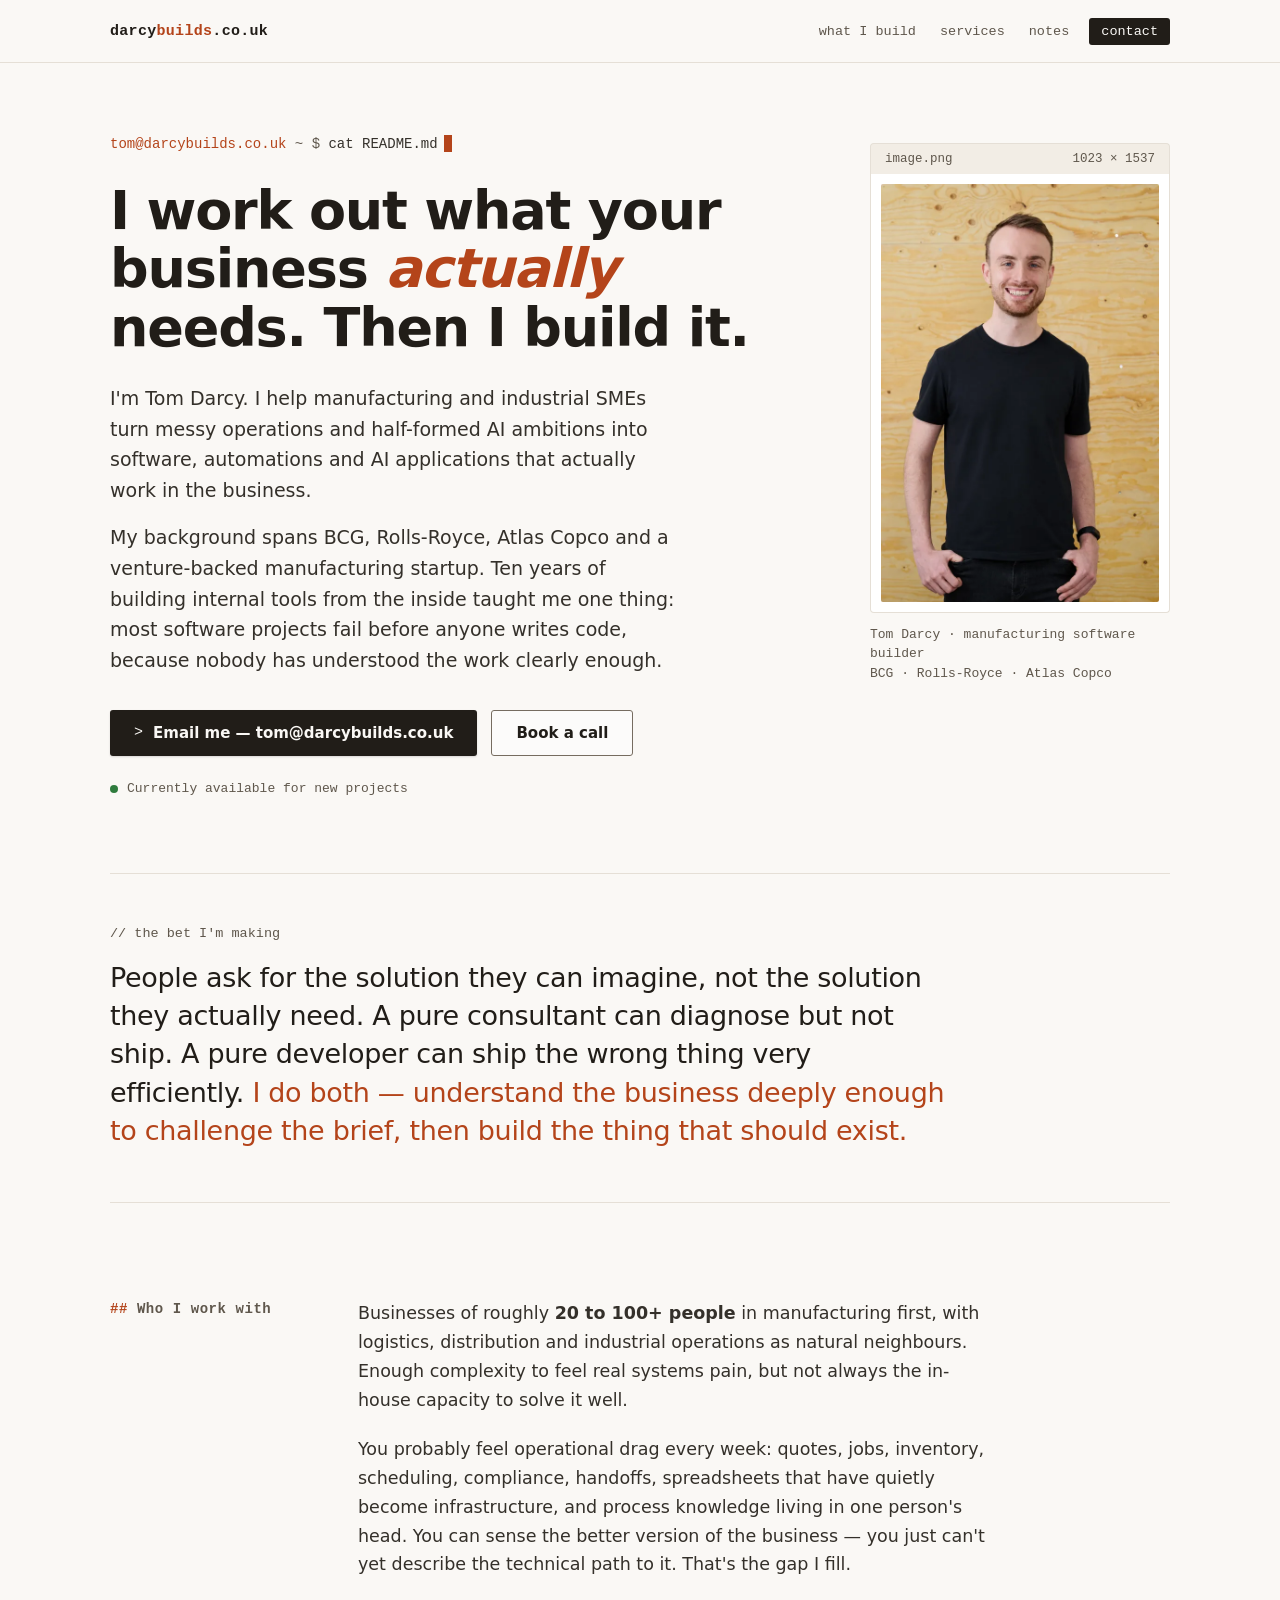
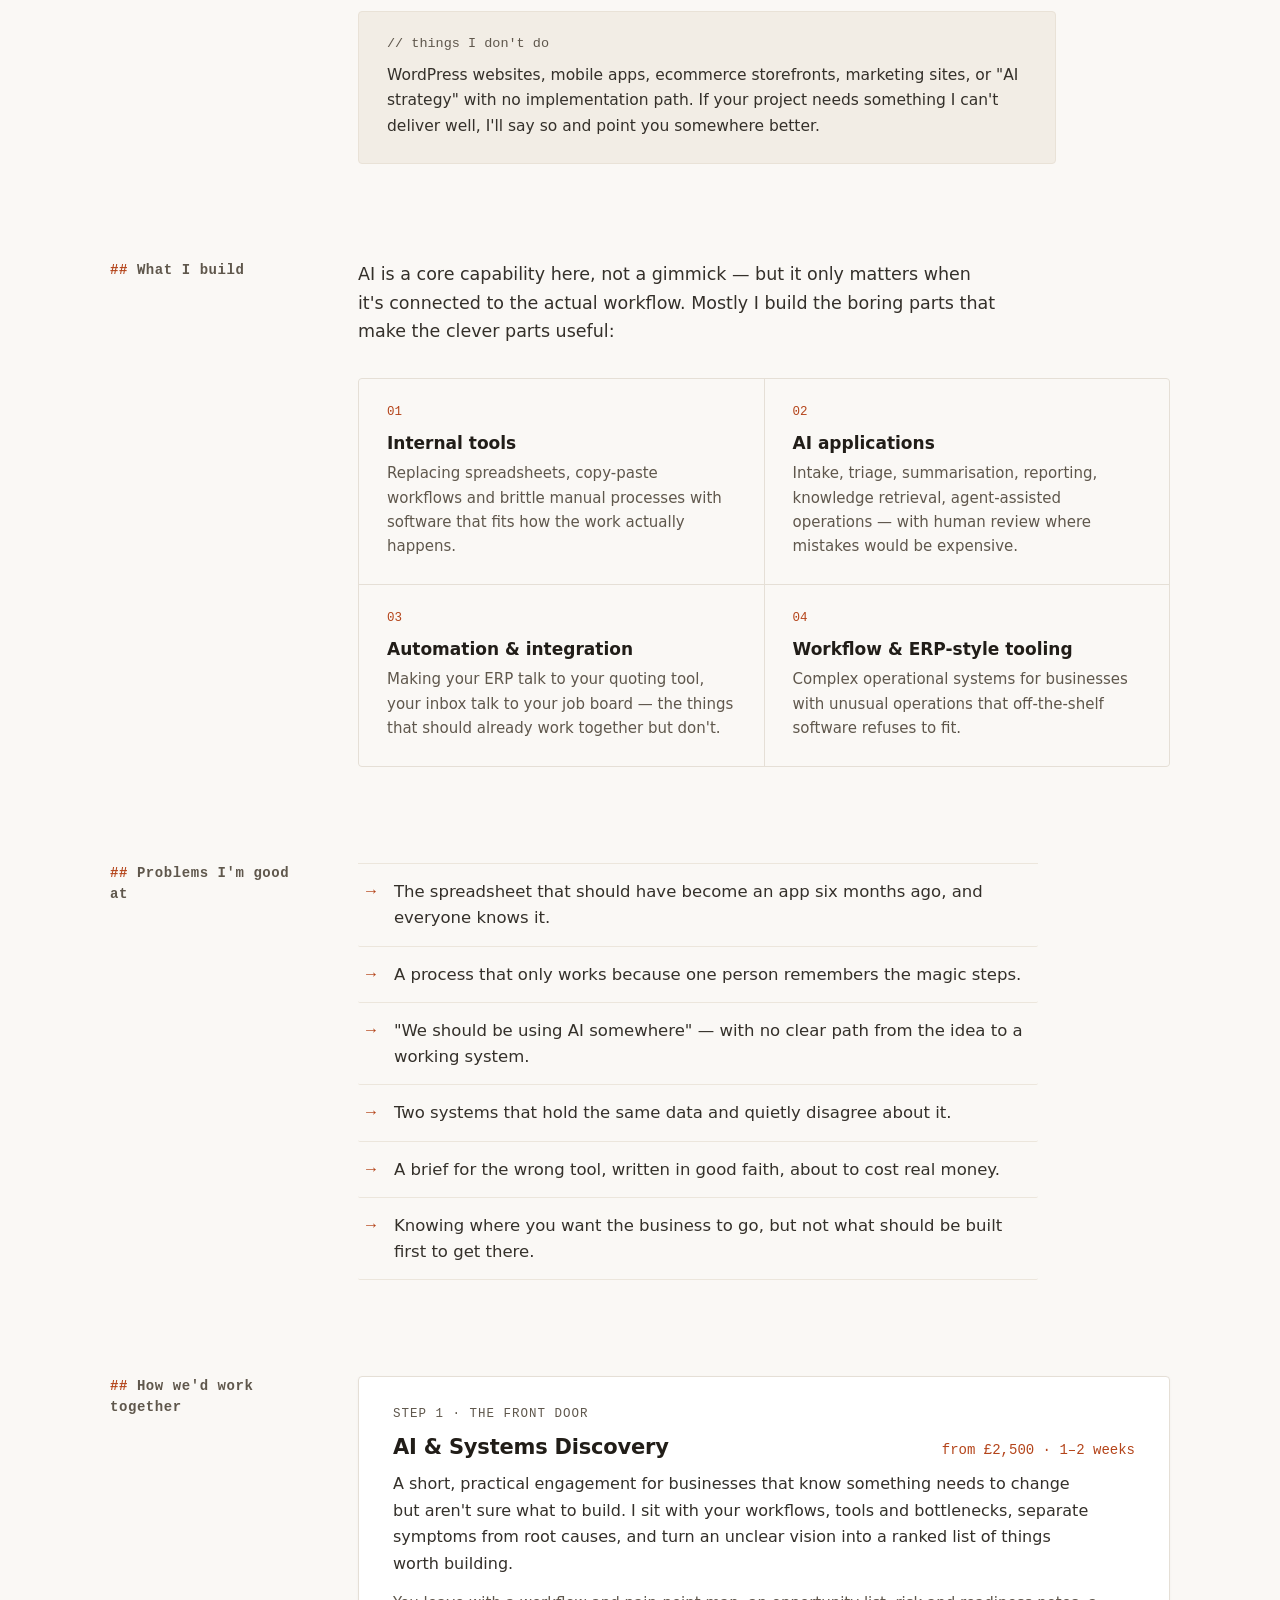
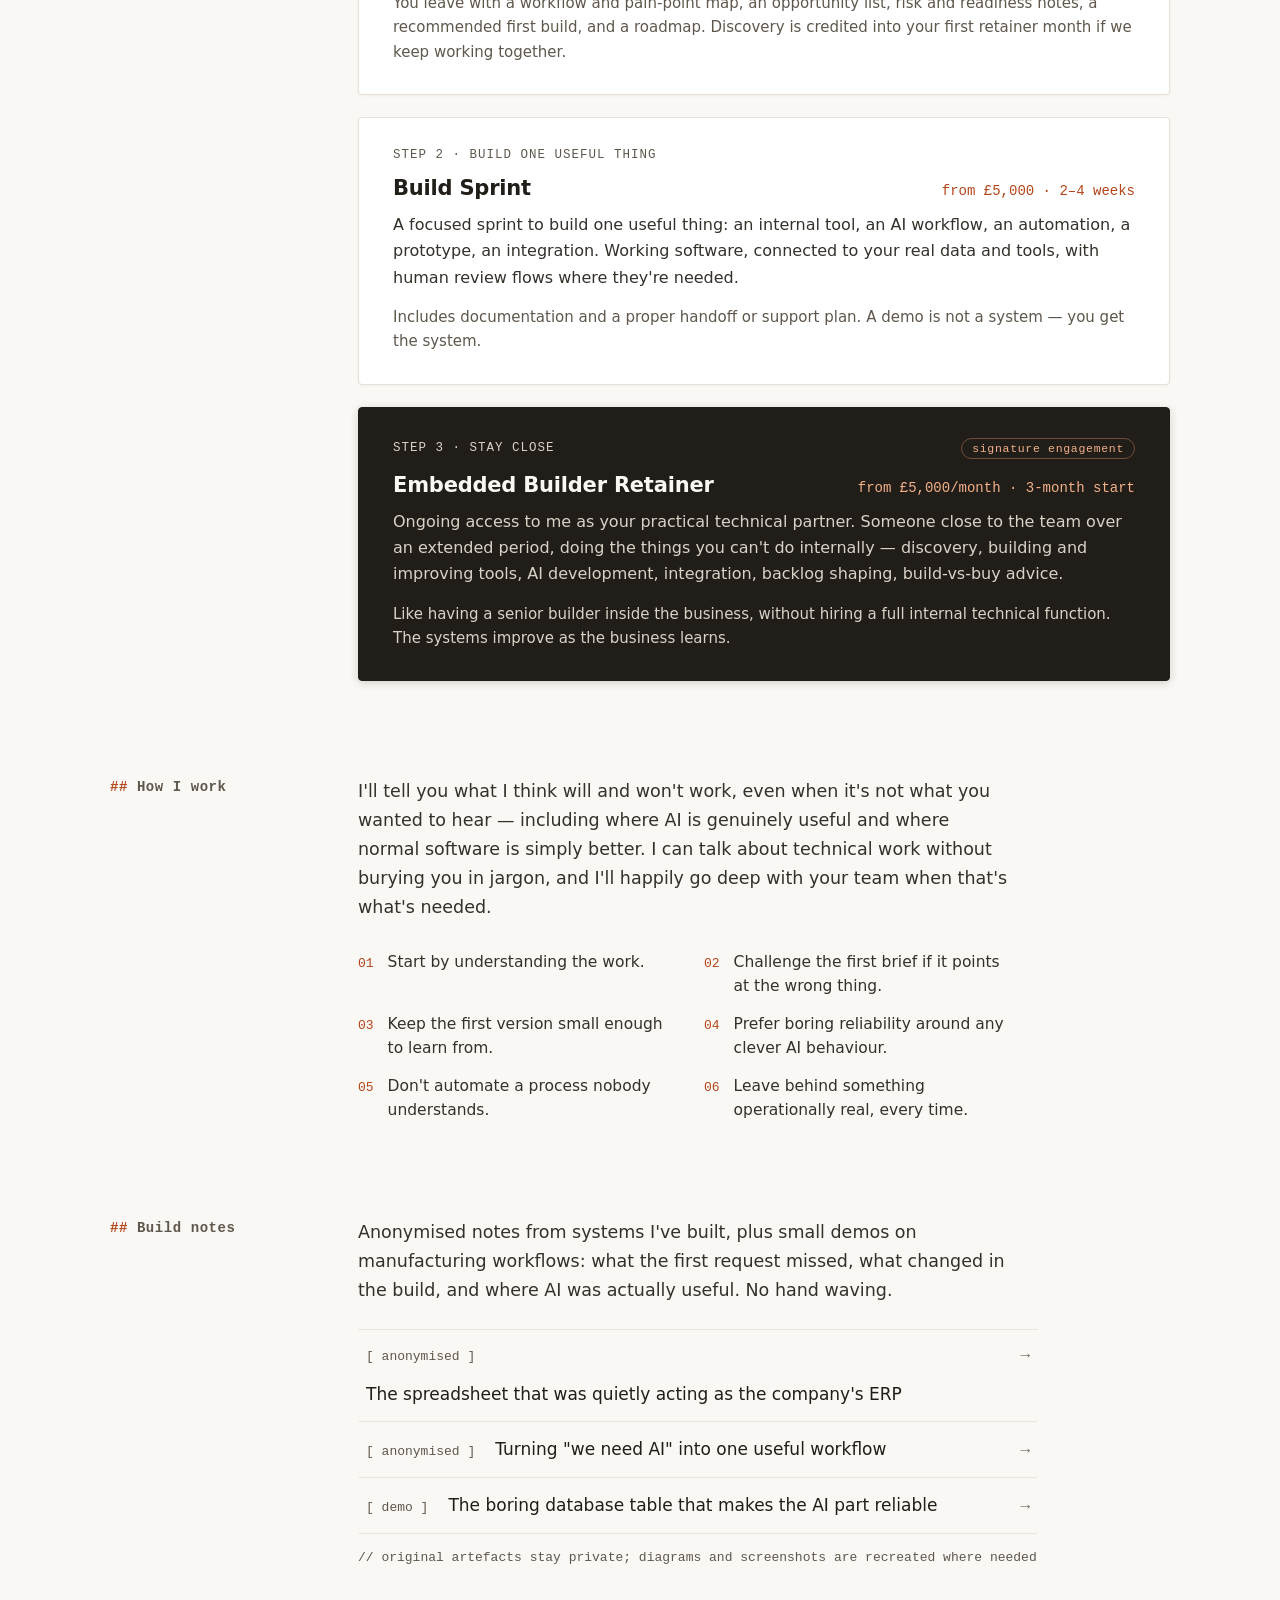
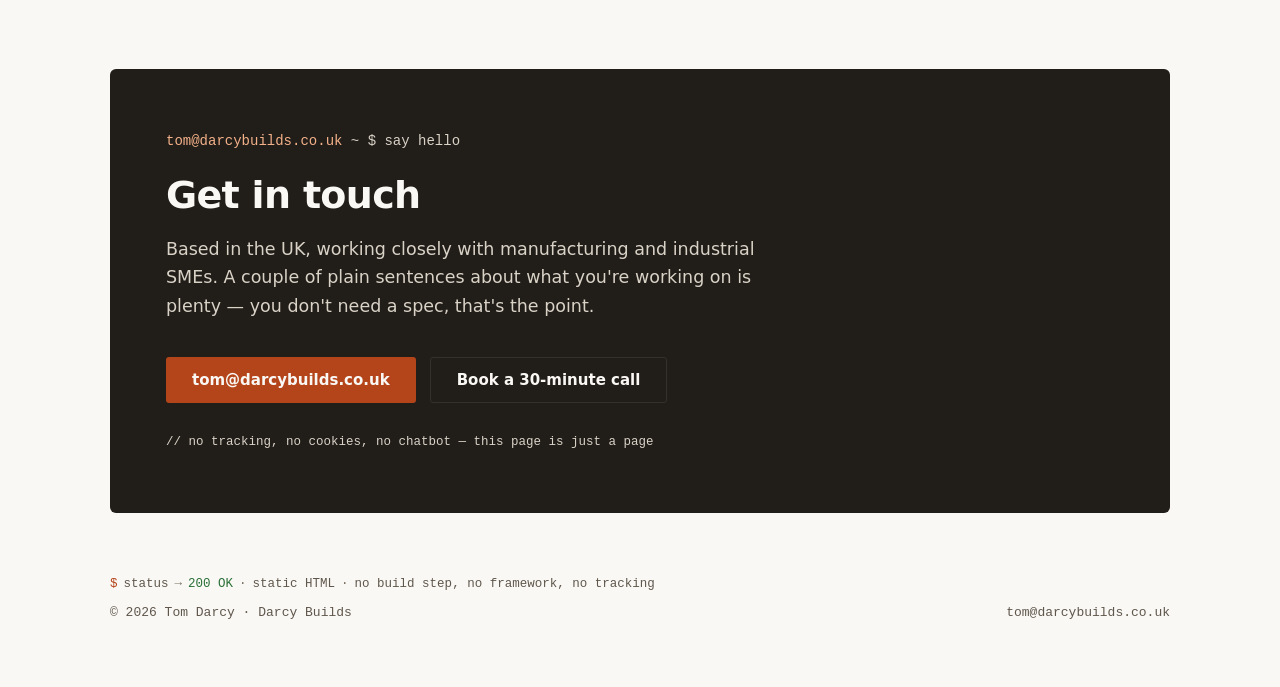
==== index.html @ e0c650df "Add local business metadata" ====
<!DOCTYPE html>
<html lang="en-GB">
<head>
<meta charset="utf-8">
<meta name="viewport" content="width=device-width, initial-scale=1">
<title>Darcy Builds — practical software and AI systems for manufacturing SMEs</title>
<meta name="description" content="Tom Darcy helps manufacturing and industrial SMEs turn messy operations and AI ambitions into useful software. Discovery, build sprints, embedded technical partnership.">
<meta name="robots" content="index, follow">
<meta name="author" content="Tom Darcy">
<meta name="application-name" content="Darcy Builds">
<meta name="apple-mobile-web-app-title" content="Darcy Builds">
<meta name="format-detection" content="telephone=no">
<meta name="color-scheme" content="light">
<meta name="theme-color" content="#faf8f5">
<link rel="canonical" href="https://darcybuilds.co.uk/">
<link rel="alternate" hreflang="en-GB" href="https://darcybuilds.co.uk/">
<link rel="alternate" hreflang="x-default" href="https://darcybuilds.co.uk/">
<link rel="sitemap" type="application/xml" href="/sitemap.xml">
<link rel="manifest" href="/site.webmanifest">
<meta property="og:title" content="Darcy Builds — practical software and AI systems">
<meta property="og:description" content="I work out what your business actually needs. Then I build it.">
<meta property="og:type" content="website">
<meta property="og:url" content="https://darcybuilds.co.uk/">
<meta property="og:site_name" content="Darcy Builds">
<meta property="og:locale" content="en_GB">
<meta property="og:image" content="https://darcybuilds.co.uk/og-image.png">
<meta property="og:image:secure_url" content="https://darcybuilds.co.uk/og-image.png">
<meta property="og:image:type" content="image/png">
<meta property="og:image:width" content="1200">
<meta property="og:image:height" content="630">
<meta property="og:image:alt" content="Darcy Builds — practical software, automation and sensible AI systems for manufacturing and industrial SMEs">
<meta name="twitter:card" content="summary_large_image">
<meta name="twitter:title" content="Darcy Builds — practical software and AI systems">
<meta name="twitter:description" content="Manufacturing and industrial SME software, automation and sensible AI workflows by Tom Darcy.">
<meta name="twitter:image" content="https://darcybuilds.co.uk/og-image.png">
<meta name="twitter:image:alt" content="Darcy Builds — practical software, automation and sensible AI systems for manufacturing and industrial SMEs">
<meta name="geo.region" content="GB">
<meta name="geo.placename" content="Leighton Buzzard, Bedfordshire, United Kingdom">
<meta name="business:contact_data:locality" content="Leighton Buzzard">
<meta name="business:contact_data:region" content="Bedfordshire">
<meta name="business:contact_data:country_name" content="United Kingdom">
<link rel="preload" as="image" href="image-600.webp" type="image/webp" fetchpriority="high">
<link rel="icon" href="/favicon.svg" type="image/svg+xml">
<script type="application/ld+json">
{
  "@context": "https://schema.org",
  "@graph": [
    {
      "@type": "Person",
      "@id": "https://darcybuilds.co.uk/#tom-darcy",
      "name": "Tom Darcy",
      "url": "https://darcybuilds.co.uk/",
      "image": "https://darcybuilds.co.uk/image.png",
      "email": "tom@darcybuilds.co.uk",
      "jobTitle": "Manufacturing software builder",
      "homeLocation": {
        "@type": "Place",
        "name": "Leighton Buzzard, Bedfordshire"
      },
      "worksFor": {
        "@id": "https://darcybuilds.co.uk/#business"
      },
      "knowsAbout": [
        "Manufacturing operations",
        "Internal tools",
        "AI applications",
        "Workflow automation",
        "ERP-style tooling",
        "Systems integration"
      ]
    },
    {
      "@type": "ProfessionalService",
      "@id": "https://darcybuilds.co.uk/#business",
      "name": "Darcy Builds",
      "url": "https://darcybuilds.co.uk/",
      "image": "https://darcybuilds.co.uk/og-image.png",
      "logo": "https://darcybuilds.co.uk/favicon.svg",
      "email": "tom@darcybuilds.co.uk",
      "priceRange": "GBP 2500-5000+",
      "address": {
        "@type": "PostalAddress",
        "addressLocality": "Leighton Buzzard",
        "addressRegion": "Bedfordshire",
        "addressCountry": "GB"
      },
      "location": {
        "@type": "Place",
        "name": "Leighton Buzzard, Bedfordshire",
        "address": {
          "@type": "PostalAddress",
          "addressLocality": "Leighton Buzzard",
          "addressRegion": "Bedfordshire",
          "addressCountry": "GB"
        }
      },
      "founder": {
        "@id": "https://darcybuilds.co.uk/#tom-darcy"
      },
      "areaServed": [
        {
          "@type": "AdministrativeArea",
          "name": "Bedfordshire"
        },
        {
          "@type": "Country",
          "name": "United Kingdom"
        }
      ],
      "description": "Practical software, automation and AI systems for manufacturing and industrial SMEs.",
      "hasOfferCatalog": {
        "@type": "OfferCatalog",
        "name": "Darcy Builds services",
        "itemListElement": [
          {
            "@type": "Offer",
            "name": "AI and Systems Discovery",
            "priceSpecification": {
              "@type": "PriceSpecification",
              "priceCurrency": "GBP",
              "minPrice": 2500
            }
          },
          {
            "@type": "Offer",
            "name": "Build Sprint",
            "priceSpecification": {
              "@type": "PriceSpecification",
              "priceCurrency": "GBP",
              "minPrice": 5000
            }
          },
          {
            "@type": "Offer",
            "name": "Embedded Builder Retainer",
            "priceSpecification": {
              "@type": "PriceSpecification",
              "priceCurrency": "GBP",
              "minPrice": 5000
            }
          }
        ]
      }
    },
    {
      "@type": "WebSite",
      "@id": "https://darcybuilds.co.uk/#website",
      "name": "Darcy Builds",
      "url": "https://darcybuilds.co.uk/",
      "inLanguage": "en-GB",
      "publisher": {
        "@id": "https://darcybuilds.co.uk/#business"
      }
    },
    {
      "@type": "WebPage",
      "@id": "https://darcybuilds.co.uk/#webpage",
      "url": "https://darcybuilds.co.uk/",
      "name": "Darcy Builds — practical software and AI systems for manufacturing SMEs",
      "description": "Tom Darcy helps manufacturing and industrial SMEs turn messy operations and AI ambitions into useful software.",
      "isPartOf": {
        "@id": "https://darcybuilds.co.uk/#website"
      },
      "about": {
        "@id": "https://darcybuilds.co.uk/#business"
      },
      "primaryImageOfPage": {
        "@type": "ImageObject",
        "url": "https://darcybuilds.co.uk/og-image.png",
        "width": 1200,
        "height": 630
      },
      "inLanguage": "en-GB"
    }
  ]
}
</script>
<style>
  html { scroll-behavior: smooth; }
  body { margin: 0; background: #faf8f5; color: #211d18; font-family: ui-sans-serif, system-ui, -apple-system, BlinkMacSystemFont, "Segoe UI", sans-serif; -webkit-font-smoothing: antialiased; text-rendering: optimizeLegibility; }
  a { color: #b4441a; text-decoration: none; border-bottom: 1px solid rgba(180,68,26,0.35); }
  a:hover { color: #8d3413; border-bottom-color: #8d3413; }
  a:focus-visible { outline: 2px solid #b4441a; outline-offset: 3px; border-radius: 2px; }
  ::selection { background: #f3d9c9; }
  @keyframes blink { 0%, 49% { opacity: 1; } 50%, 100% { opacity: 0; } }
  @keyframes pulse { 0%, 100% { opacity: 1; } 50% { opacity: 0.45; } }
</style>
</head>
<body>

<!-- Header -->
<header style="position: sticky; top: 0; z-index: 50; background: rgba(250,248,245,0.9); backdrop-filter: blur(10px); -webkit-backdrop-filter: blur(10px); border-bottom: 1px solid #e5dfd6;">
  <div style="max-width: 1060px; margin: 0 auto; padding: 0 28px; display: flex; align-items: center; justify-content: space-between; gap: 16px; height: 62px; flex-wrap: wrap;">
    <a href="#top" style="border-bottom: none; color: #211d18; font-family: 'IBM Plex Mono', monospace; font-weight: 600; font-size: 15px; letter-spacing: 0.02em;">darcy<span style="color: #b4441a;">builds</span>.co.uk</a>
    <nav style="display: flex; gap: 4px; font-size: 13.5px; font-family: 'IBM Plex Mono', monospace; align-items: center;">
      <a href="#what" style="border-bottom: none; color: #5f574c; padding: 6px 10px; border-radius: 3px; transition: color 0.15s, background 0.15s;">what I build</a>
      <a href="#services" style="border-bottom: none; color: #5f574c; padding: 6px 10px; border-radius: 3px; transition: color 0.15s, background 0.15s;">services</a>
      <a href="#notes" style="border-bottom: none; color: #5f574c; padding: 6px 10px; border-radius: 3px; transition: color 0.15s, background 0.15s;">notes</a>
      <a href="#contact" style="border-bottom: none; color: #faf8f5; background: #211d18; padding: 6px 12px; border-radius: 3px; margin-left: 6px; transition: background 0.15s;">contact</a>
    </nav>
  </div>
</header>

<main id="top" style="max-width: 1060px; margin: 0 auto; padding: 0 28px; overflow-x: clip;">

  <!-- Hero -->
  <section data-screen-label="Hero" style="display: flex; flex-wrap: wrap; gap: 48px 64px; align-items: flex-start; padding: clamp(48px, 8vh, 84px) 0 76px 0;">
    <div style="flex: 1 1 480px; min-width: 0;">
      <div style="font-family: 'IBM Plex Mono', ui-monospace, SFMono-Regular, Menlo, Consolas, monospace; font-size: 14px; color: #5f574c; margin-bottom: 30px; display: flex; align-items: center; flex-wrap: wrap;"><span style="color: #b4441a;">tom@darcybuilds.co.uk</span><span>&nbsp;~ $&nbsp;</span><span style="color: #34302a;">cat README.md</span><span style="display: inline-block; width: 8px; height: 17px; background: #b4441a; margin-left: 6px; animation: blink 1.1s step-end infinite;"></span></div>
      <h1 style="font-size: clamp(34px, 5vw, 54px); line-height: 1.08; font-weight: 700; margin: 0 0 26px 0; letter-spacing: -0.022em; text-wrap: balance;">I work out what your business <em style="font-style: italic; color: #b4441a;">actually</em> needs. Then I build it.</h1>
      <p style="font-size: 19px; line-height: 1.62; color: #34302a; margin: 0 0 16px 0; max-width: 570px; text-wrap: pretty;">I'm Tom Darcy. I help manufacturing and industrial SMEs turn messy operations and half-formed AI ambitions into software, automations and AI applications that actually work in the business.</p>
      <p style="font-size: 19px; line-height: 1.62; color: #34302a; margin: 0 0 34px 0; max-width: 570px; text-wrap: pretty;">My background spans BCG, Rolls-Royce, Atlas Copco and a venture-backed manufacturing startup. Ten years of building internal tools from the inside taught me one thing: most software projects fail before anyone writes code, because nobody has understood the work clearly enough.</p>
      <div style="display: flex; gap: 14px; flex-wrap: wrap; align-items: center; margin-bottom: 22px;">
        <a href="mailto:tom@darcybuilds.co.uk?subject=Project%20enquiry" style="display: inline-flex; align-items: center; gap: 10px; background: #211d18; color: #faf8f5; border-bottom: none; padding: 14px 24px; font-size: 15px; font-weight: 600; border-radius: 3px; box-shadow: 0 1px 2px rgba(33,29,24,0.15); transition: background 0.15s;"><span style="font-family: 'IBM Plex Mono', monospace; font-weight: 400;">&gt;</span>Email me — tom@darcybuilds.co.uk</a>
        <a href="https://cal.com/tomdarcy/intro" style="display: inline-block; border: 1px solid #766c60; border-bottom: 1px solid #766c60; color: #211d18; padding: 13px 24px; font-size: 15px; font-weight: 600; border-radius: 3px; background: rgba(255,255,255,0.5); transition: border-color 0.15s, color 0.15s;">Book a call</a>
      </div>
      <div style="display: inline-flex; align-items: center; gap: 9px; font-family: 'IBM Plex Mono', ui-monospace, SFMono-Regular, Menlo, Consolas, monospace; font-size: 13px; color: #5f574c;"><span style="width: 8px; height: 8px; border-radius: 50%; background: #2f7b3d; animation: pulse 2.4s ease-in-out infinite;"></span>Currently available for new projects</div>
    </div>
    <div style="flex: 0 0 300px; max-width: 300px; min-width: 0; display: flex; flex-direction: column; margin-top: 8px;">
      <div style="border: 1px solid #e5dfd6; border-bottom: none; border-radius: 4px 4px 0 0; background: #f2ede5; padding: 8px 14px; font-family: 'IBM Plex Mono', ui-monospace, SFMono-Regular, Menlo, Consolas, monospace; font-size: 12.5px; color: #5f574c; display: flex; justify-content: space-between; align-items: center;"><span>image.png</span><span style="color: #5f574c;">1023 × 1537</span></div>
      <div style="border: 1px solid #e5dfd6; border-top: none; border-radius: 0 0 4px 4px; padding: 10px; background: #ffffff;">
        <picture>
          <source type="image/webp" srcset="image-360.webp 360w, image-600.webp 600w" sizes="(max-width: 680px) calc(100vw - 76px), 300px">
          <img src="image.png" alt="Tom Darcy" width="1023" height="1537" fetchpriority="high" loading="eager" decoding="async" style="display: block; width: 100%; height: auto; aspect-ratio: 1023 / 1537; object-fit: contain; border-radius: 2px; background: #f2ede5;">
        </picture>
      </div>
      <div style="font-family: 'IBM Plex Mono', ui-monospace, SFMono-Regular, Menlo, Consolas, monospace; font-size: 13px; color: #5f574c; margin-top: 12px; line-height: 1.5;">Tom Darcy · manufacturing software builder<br>BCG · Rolls-Royce · Atlas Copco</div>
    </div>
  </section>

  <!-- Point of view strip -->
  <section style="border-top: 1px solid #e5dfd6; border-bottom: 1px solid #e5dfd6; padding: 52px 0; margin-bottom: 96px;">
    <div style="font-family: 'IBM Plex Mono', monospace; font-size: 13.5px; color: #5f574c; margin-bottom: 18px;">// the bet I'm making</div>
    <p style="font-size: clamp(21px, 2.6vw, 27px); line-height: 1.42; font-weight: 500; margin: 0; max-width: 840px; letter-spacing: -0.012em; text-wrap: pretty;">People ask for the solution they can imagine, not the solution they actually need. A pure consultant can diagnose but not ship. A pure developer can ship the wrong thing very efficiently. <span style="color: #b4441a;">I do both — understand the business deeply enough to challenge the brief, then build the thing that should exist.</span></p>
  </section>

  <!-- Who I work with -->
  <section data-screen-label="Who" style="display: flex; flex-wrap: wrap; gap: 28px 48px; margin-bottom: 96px;">
    <h2 style="font-family: 'IBM Plex Mono', monospace; font-size: 14px; font-weight: 600; color: #5f574c; margin: 0; letter-spacing: 0.04em; flex: 0 0 200px; position: sticky; top: 88px; align-self: flex-start; line-height: 1.5;"><span style="color: #b4441a;">##</span> Who I work with</h2>
    <div style="flex: 1 1 460px; min-width: 0;">
      <p style="font-size: 17.5px; line-height: 1.65; color: #34302a; margin: 0 0 20px 0; max-width: 640px; text-wrap: pretty;">Businesses of roughly <strong style="font-weight: 600;">20 to 100+ people</strong> in manufacturing first, with logistics, distribution and industrial operations as natural neighbours. Enough complexity to feel real systems pain, but not always the in-house capacity to solve it well.</p>
      <p style="font-size: 17.5px; line-height: 1.65; color: #34302a; margin: 0 0 32px 0; max-width: 640px; text-wrap: pretty;">You probably feel operational drag every week: quotes, jobs, inventory, scheduling, compliance, handoffs, spreadsheets that have quietly become infrastructure, and process knowledge living in one person's head. You can sense the better version of the business — you just can't yet describe the technical path to it. That's the gap I fill.</p>
      <div style="background: #f2ede5; border: 1px solid #e9e2d7; border-radius: 4px; padding: 24px 28px; max-width: 640px;">
        <div style="font-family: 'IBM Plex Mono', monospace; font-size: 13.5px; color: #5f574c; margin-bottom: 12px;">// things I don't do</div>
        <p style="font-size: 15.5px; line-height: 1.62; color: #34302a; margin: 0; text-wrap: pretty;">WordPress websites, mobile apps, ecommerce storefronts, marketing sites, or "AI strategy" with no implementation path. If your project needs something I can't deliver well, I'll say so and point you somewhere better.</p>
      </div>
    </div>
  </section>

  <!-- What I build -->
  <section id="what" data-screen-label="What I build" style="display: flex; flex-wrap: wrap; gap: 28px 48px; margin-bottom: 96px; scroll-margin-top: 80px;">
    <h2 style="font-family: 'IBM Plex Mono', monospace; font-size: 14px; font-weight: 600; color: #5f574c; margin: 0; letter-spacing: 0.04em; flex: 0 0 200px; position: sticky; top: 88px; align-self: flex-start; line-height: 1.5;"><span style="color: #b4441a;">##</span> What I build</h2>
    <div style="flex: 1 1 460px; min-width: 0;">
      <p style="font-size: 17.5px; line-height: 1.65; color: #34302a; margin: 0 0 32px 0; max-width: 640px; text-wrap: pretty;">AI is a core capability here, not a gimmick — but it only matters when it's connected to the actual workflow. Mostly I build the boring parts that make the clever parts useful:</p>
      <div style="display: grid; grid-template-columns: repeat(auto-fit, minmax(270px, 1fr)); gap: 1px; background: #e5dfd6; border: 1px solid #e5dfd6; border-radius: 4px; overflow: hidden;">
        <div style="background: #faf8f5; padding: 26px 28px; transition: background 0.15s;">
          <div style="font-family: 'IBM Plex Mono', monospace; font-size: 12.5px; color: #b4441a; margin-bottom: 14px;">01</div>
          <h3 style="font-size: 17px; font-weight: 600; margin: 0 0 8px 0;">Internal tools</h3>
          <p style="font-size: 15px; line-height: 1.62; color: #5f574c; margin: 0;">Replacing spreadsheets, copy-paste workflows and brittle manual processes with software that fits how the work actually happens.</p>
        </div>
        <div style="background: #faf8f5; padding: 26px 28px; transition: background 0.15s;">
          <div style="font-family: 'IBM Plex Mono', monospace; font-size: 12.5px; color: #b4441a; margin-bottom: 14px;">02</div>
          <h3 style="font-size: 17px; font-weight: 600; margin: 0 0 8px 0;">AI applications</h3>
          <p style="font-size: 15px; line-height: 1.62; color: #5f574c; margin: 0;">Intake, triage, summarisation, reporting, knowledge retrieval, agent-assisted operations — with human review where mistakes would be expensive.</p>
        </div>
        <div style="background: #faf8f5; padding: 26px 28px; transition: background 0.15s;">
          <div style="font-family: 'IBM Plex Mono', monospace; font-size: 12.5px; color: #b4441a; margin-bottom: 14px;">03</div>
          <h3 style="font-size: 17px; font-weight: 600; margin: 0 0 8px 0;">Automation &amp; integration</h3>
          <p style="font-size: 15px; line-height: 1.62; color: #5f574c; margin: 0;">Making your ERP talk to your quoting tool, your inbox talk to your job board — the things that should already work together but don't.</p>
        </div>
        <div style="background: #faf8f5; padding: 26px 28px; transition: background 0.15s;">
          <div style="font-family: 'IBM Plex Mono', monospace; font-size: 12.5px; color: #b4441a; margin-bottom: 14px;">04</div>
          <h3 style="font-size: 17px; font-weight: 600; margin: 0 0 8px 0;">Workflow &amp; ERP-style tooling</h3>
          <p style="font-size: 15px; line-height: 1.62; color: #5f574c; margin: 0;">Complex operational systems for businesses with unusual operations that off-the-shelf software refuses to fit.</p>
        </div>
      </div>
    </div>
  </section>

  <!-- Problems I'm good at -->
  <section data-screen-label="Problems" style="display: flex; flex-wrap: wrap; gap: 28px 48px; margin-bottom: 96px;">
    <h2 style="font-family: 'IBM Plex Mono', monospace; font-size: 14px; font-weight: 600; color: #5f574c; margin: 0; letter-spacing: 0.04em; flex: 0 0 200px; position: sticky; top: 88px; align-self: flex-start; line-height: 1.5;"><span style="color: #b4441a;">##</span> Problems I'm good at</h2>
    <ul style="list-style: none; margin: 0; padding: 0; display: flex; flex-direction: column; flex: 1 1 460px; min-width: 0; max-width: 680px; border-top: 1px solid #ece6dc;">
      <li style="display: flex; gap: 18px; padding: 15px 8px; border-bottom: 1px solid #ece6dc; font-size: 16.5px; line-height: 1.55; color: #34302a; border-radius: 2px; transition: background 0.15s;"><span style="font-family: 'IBM Plex Mono', monospace; color: #b4441a; flex-shrink: 0;">→</span>The spreadsheet that should have become an app six months ago, and everyone knows it.</li>
      <li style="display: flex; gap: 18px; padding: 15px 8px; border-bottom: 1px solid #ece6dc; font-size: 16.5px; line-height: 1.55; color: #34302a; border-radius: 2px; transition: background 0.15s;"><span style="font-family: 'IBM Plex Mono', monospace; color: #b4441a; flex-shrink: 0;">→</span>A process that only works because one person remembers the magic steps.</li>
      <li style="display: flex; gap: 18px; padding: 15px 8px; border-bottom: 1px solid #ece6dc; font-size: 16.5px; line-height: 1.55; color: #34302a; border-radius: 2px; transition: background 0.15s;"><span style="font-family: 'IBM Plex Mono', monospace; color: #b4441a; flex-shrink: 0;">→</span>"We should be using AI somewhere" — with no clear path from the idea to a working system.</li>
      <li style="display: flex; gap: 18px; padding: 15px 8px; border-bottom: 1px solid #ece6dc; font-size: 16.5px; line-height: 1.55; color: #34302a; border-radius: 2px; transition: background 0.15s;"><span style="font-family: 'IBM Plex Mono', monospace; color: #b4441a; flex-shrink: 0;">→</span>Two systems that hold the same data and quietly disagree about it.</li>
      <li style="display: flex; gap: 18px; padding: 15px 8px; border-bottom: 1px solid #ece6dc; font-size: 16.5px; line-height: 1.55; color: #34302a; border-radius: 2px; transition: background 0.15s;"><span style="font-family: 'IBM Plex Mono', monospace; color: #b4441a; flex-shrink: 0;">→</span>A brief for the wrong tool, written in good faith, about to cost real money.</li>
      <li style="display: flex; gap: 18px; padding: 15px 8px; border-bottom: 1px solid #ece6dc; font-size: 16.5px; line-height: 1.55; color: #34302a; border-radius: 2px; transition: background 0.15s;"><span style="font-family: 'IBM Plex Mono', monospace; color: #b4441a; flex-shrink: 0;">→</span>Knowing where you want the business to go, but not what should be built first to get there.</li>
    </ul>
  </section>

  <!-- Services -->
  <section id="services" data-screen-label="Services" style="display: flex; flex-wrap: wrap; gap: 28px 48px; margin-bottom: 96px; scroll-margin-top: 80px;">
    <h2 style="font-family: 'IBM Plex Mono', monospace; font-size: 14px; font-weight: 600; color: #5f574c; margin: 0; letter-spacing: 0.04em; flex: 0 0 200px; position: sticky; top: 88px; align-self: flex-start; line-height: 1.5;"><span style="color: #b4441a;">##</span> How we'd work together</h2>
    <div style="display: flex; flex-direction: column; gap: 22px; flex: 1 1 460px; min-width: 0;">
      <div style="border: 1px solid #e5dfd6; border-radius: 4px; padding: 30px clamp(22px, 4vw, 34px); background: #ffffff; box-shadow: 0 1px 3px rgba(33,29,24,0.04);">
        <div style="font-family: 'IBM Plex Mono', monospace; font-size: 12.5px; color: #5f574c; margin-bottom: 14px; text-transform: uppercase; letter-spacing: 0.08em;">Step 1 · the front door</div>
        <div style="display: flex; justify-content: space-between; align-items: baseline; gap: 16px; flex-wrap: wrap; margin-bottom: 12px;">
          <h3 style="font-size: 21px; font-weight: 700; margin: 0; letter-spacing: -0.01em;">AI &amp; Systems Discovery</h3>
          <span style="font-family: 'IBM Plex Mono', monospace; font-size: 14px; color: #b4441a;">from £2,500 · 1–2 weeks</span>
        </div>
        <p style="font-size: 16px; line-height: 1.65; color: #34302a; margin: 0 0 14px 0; text-wrap: pretty;">A short, practical engagement for businesses that know something needs to change but aren't sure what to build. I sit with your workflows, tools and bottlenecks, separate symptoms from root causes, and turn an unclear vision into a ranked list of things worth building.</p>
        <p style="font-size: 15px; line-height: 1.62; color: #5f574c; margin: 0;">You leave with a workflow and pain-point map, an opportunity list, risk and readiness notes, a recommended first build, and a roadmap. Discovery is credited into your first retainer month if we keep working together.</p>
      </div>
      <div style="border: 1px solid #e5dfd6; border-radius: 4px; padding: 30px clamp(22px, 4vw, 34px); background: #ffffff; box-shadow: 0 1px 3px rgba(33,29,24,0.04);">
        <div style="font-family: 'IBM Plex Mono', monospace; font-size: 12.5px; color: #5f574c; margin-bottom: 14px; text-transform: uppercase; letter-spacing: 0.08em;">Step 2 · build one useful thing</div>
        <div style="display: flex; justify-content: space-between; align-items: baseline; gap: 16px; flex-wrap: wrap; margin-bottom: 12px;">
          <h3 style="font-size: 21px; font-weight: 700; margin: 0; letter-spacing: -0.01em;">Build Sprint</h3>
          <span style="font-family: 'IBM Plex Mono', monospace; font-size: 14px; color: #b4441a;">from £5,000 · 2–4 weeks</span>
        </div>
        <p style="font-size: 16px; line-height: 1.65; color: #34302a; margin: 0 0 14px 0; text-wrap: pretty;">A focused sprint to build one useful thing: an internal tool, an AI workflow, an automation, a prototype, an integration. Working software, connected to your real data and tools, with human review flows where they're needed.</p>
        <p style="font-size: 15px; line-height: 1.62; color: #5f574c; margin: 0;">Includes documentation and a proper handoff or support plan. A demo is not a system — you get the system.</p>
      </div>
      <div style="border: 1px solid #211d18; border-radius: 4px; padding: 30px clamp(22px, 4vw, 34px); background: #211d18; color: #faf8f5; box-shadow: 0 2px 8px rgba(33,29,24,0.18);">
        <div style="display: flex; justify-content: space-between; align-items: center; gap: 16px; flex-wrap: wrap; margin-bottom: 14px;">
          <div style="font-family: 'IBM Plex Mono', monospace; font-size: 12.5px; color: #d9d2c7; text-transform: uppercase; letter-spacing: 0.08em;">Step 3 · stay close</div>
          <span style="font-family: 'IBM Plex Mono', monospace; font-size: 11.5px; color: #f3b18a; border: 1px solid rgba(235,154,109,0.4); border-radius: 999px; padding: 3px 10px; letter-spacing: 0.06em;">signature engagement</span>
        </div>
        <div style="display: flex; justify-content: space-between; align-items: baseline; gap: 16px; flex-wrap: wrap; margin-bottom: 12px;">
          <h3 style="font-size: 21px; font-weight: 700; margin: 0; color: #faf8f5; letter-spacing: -0.01em;">Embedded Builder Retainer</h3>
          <span style="font-family: 'IBM Plex Mono', monospace; font-size: 14px; color: #f3b18a;">from £5,000/month · 3-month start</span>
        </div>
        <p style="font-size: 16px; line-height: 1.65; color: #d9d2c7; margin: 0 0 14px 0; text-wrap: pretty;">Ongoing access to me as your practical technical partner. Someone close to the team over an extended period, doing the things you can't do internally — discovery, building and improving tools, AI development, integration, backlog shaping, build-vs-buy advice.</p>
        <p style="font-size: 15px; line-height: 1.62; color: #d9d2c7; margin: 0;">Like having a senior builder inside the business, without hiring a full internal technical function. The systems improve as the business learns.</p>
      </div>
    </div>
  </section>

  <!-- How I work -->
  <section data-screen-label="How I work" style="display: flex; flex-wrap: wrap; gap: 28px 48px; margin-bottom: 96px;">
    <h2 style="font-family: 'IBM Plex Mono', monospace; font-size: 14px; font-weight: 600; color: #5f574c; margin: 0; letter-spacing: 0.04em; flex: 0 0 200px; position: sticky; top: 88px; align-self: flex-start; line-height: 1.5;"><span style="color: #b4441a;">##</span> How I work</h2>
    <div style="flex: 1 1 460px; min-width: 0; max-width: 660px;">
      <p style="font-size: 17.5px; line-height: 1.65; color: #34302a; margin: 0 0 28px 0; text-wrap: pretty;">I'll tell you what I think will and won't work, even when it's not what you wanted to hear — including where AI is genuinely useful and where normal software is simply better. I can talk about technical work without burying you in jargon, and I'll happily go deep with your team when that's what's needed.</p>
      <div style="display: grid; grid-template-columns: repeat(auto-fit, minmax(250px, 1fr)); gap: 14px 32px; font-size: 15.5px; line-height: 1.55; color: #34302a;">
        <div style="display: flex; gap: 14px; align-items: baseline;"><span style="color: #b4441a; font-family: 'IBM Plex Mono', monospace; font-size: 13px; flex-shrink: 0;">01</span>Start by understanding the work.</div>
        <div style="display: flex; gap: 14px; align-items: baseline;"><span style="color: #b4441a; font-family: 'IBM Plex Mono', monospace; font-size: 13px; flex-shrink: 0;">02</span>Challenge the first brief if it points at the wrong thing.</div>
        <div style="display: flex; gap: 14px; align-items: baseline;"><span style="color: #b4441a; font-family: 'IBM Plex Mono', monospace; font-size: 13px; flex-shrink: 0;">03</span>Keep the first version small enough to learn from.</div>
        <div style="display: flex; gap: 14px; align-items: baseline;"><span style="color: #b4441a; font-family: 'IBM Plex Mono', monospace; font-size: 13px; flex-shrink: 0;">04</span>Prefer boring reliability around any clever AI behaviour.</div>
        <div style="display: flex; gap: 14px; align-items: baseline;"><span style="color: #b4441a; font-family: 'IBM Plex Mono', monospace; font-size: 13px; flex-shrink: 0;">05</span>Don't automate a process nobody understands.</div>
        <div style="display: flex; gap: 14px; align-items: baseline;"><span style="color: #b4441a; font-family: 'IBM Plex Mono', monospace; font-size: 13px; flex-shrink: 0;">06</span>Leave behind something operationally real, every time.</div>
      </div>
    </div>
  </section>

  <!-- Notes / proof -->
  <section id="notes" data-screen-label="Notes" style="display: flex; flex-wrap: wrap; gap: 28px 48px; margin-bottom: 104px; scroll-margin-top: 80px;">
    <h2 style="font-family: 'IBM Plex Mono', monospace; font-size: 14px; font-weight: 600; color: #5f574c; margin: 0; letter-spacing: 0.04em; flex: 0 0 200px; position: sticky; top: 88px; align-self: flex-start; line-height: 1.5;"><span style="color: #b4441a;">##</span> Build notes</h2>
    <div style="flex: 1 1 460px; min-width: 0; max-width: 680px;">
      <p style="font-size: 17.5px; line-height: 1.65; color: #34302a; margin: 0 0 24px 0; text-wrap: pretty;">Anonymised notes from systems I've built, plus small demos on manufacturing workflows: what the first request missed, what changed in the build, and where AI was actually useful. No hand waving.</p>
      <div style="display: flex; flex-direction: column; border-top: 1px solid #ece6dc;">
        <a href="#notes" style="display: flex; gap: 20px; align-items: baseline; justify-content: space-between; padding: 17px 8px; border-bottom: 1px solid #ece6dc; color: inherit; border-radius: 2px; transition: background 0.15s, color 0.15s;">
          <span style="display: flex; gap: 20px; align-items: baseline; flex-wrap: wrap;"><span style="font-family: 'IBM Plex Mono', monospace; font-size: 13px; color: #5f574c; flex-shrink: 0;">[ anonymised ]</span><span style="font-size: 17px; font-weight: 500;">The spreadsheet that was quietly acting as the company's ERP</span></span>
          <span style="font-family: 'IBM Plex Mono', monospace; color: #766c60; flex-shrink: 0;">→</span>
        </a>
        <a href="#notes" style="display: flex; gap: 20px; align-items: baseline; justify-content: space-between; padding: 17px 8px; border-bottom: 1px solid #ece6dc; color: inherit; border-radius: 2px; transition: background 0.15s, color 0.15s;">
          <span style="display: flex; gap: 20px; align-items: baseline; flex-wrap: wrap;"><span style="font-family: 'IBM Plex Mono', monospace; font-size: 13px; color: #5f574c; flex-shrink: 0;">[ anonymised ]</span><span style="font-size: 17px; font-weight: 500;">Turning "we need AI" into one useful workflow</span></span>
          <span style="font-family: 'IBM Plex Mono', monospace; color: #766c60; flex-shrink: 0;">→</span>
        </a>
        <a href="#notes" style="display: flex; gap: 20px; align-items: baseline; justify-content: space-between; padding: 17px 8px; border-bottom: 1px solid #ece6dc; color: inherit; border-radius: 2px; transition: background 0.15s, color 0.15s;">
          <span style="display: flex; gap: 20px; align-items: baseline; flex-wrap: wrap;"><span style="font-family: 'IBM Plex Mono', monospace; font-size: 13px; color: #5f574c; flex-shrink: 0;">[ demo ]</span><span style="font-size: 17px; font-weight: 500;">The boring database table that makes the AI part reliable</span></span>
          <span style="font-family: 'IBM Plex Mono', monospace; color: #766c60; flex-shrink: 0;">→</span>
        </a>
      </div>
      <p style="font-family: 'IBM Plex Mono', monospace; font-size: 13px; color: #5f574c; margin: 16px 0 0 0;">// original artefacts stay private; diagrams and screenshots are recreated where needed</p>
    </div>
  </section>

  <!-- Contact -->
  <section id="contact" data-screen-label="Contact" style="scroll-margin-top: 80px; margin-bottom: 40px;">
    <div style="background: #211d18; border-radius: 6px; padding: clamp(36px, 6vw, 64px) clamp(24px, 5vw, 56px); color: #faf8f5;">
      <div style="font-family: 'IBM Plex Mono', monospace; font-size: 14px; color: #d9d2c7; margin-bottom: 24px;"><span style="color: #f3b18a;">tom@darcybuilds.co.uk</span> ~ $ say hello</div>
      <h2 style="font-size: clamp(28px, 4vw, 38px); font-weight: 700; margin: 0 0 18px 0; letter-spacing: -0.018em; color: #faf8f5;">Get in touch</h2>
      <p style="font-size: 17.5px; line-height: 1.65; color: #d9d2c7; margin: 0 0 36px 0; max-width: 620px; text-wrap: pretty;">Based in the UK, working closely with manufacturing and industrial SMEs. A couple of plain sentences about what you're working on is plenty — you don't need a spec, that's the point.</p>
      <div style="display: flex; gap: 14px; flex-wrap: wrap; margin-bottom: 32px;">
        <a href="mailto:tom@darcybuilds.co.uk?subject=Project%20enquiry" style="display: inline-block; background: #b4441a; color: #faf8f5; border-bottom: none; padding: 14px 26px; font-size: 15px; font-weight: 600; border-radius: 3px; transition: background 0.15s;">tom@darcybuilds.co.uk</a>
        <a href="https://cal.com/tomdarcy/intro" style="display: inline-block; border: 1px solid #34302a; border-bottom: 1px solid #34302a; color: #faf8f5; padding: 13px 26px; font-size: 15px; font-weight: 600; border-radius: 3px; transition: border-color 0.15s, color 0.15s;">Book a 30-minute call</a>
      </div>
      <div style="font-family: 'IBM Plex Mono', monospace; font-size: 12.5px; color: #d9d2c7;">// no tracking, no cookies, no chatbot — this page is just a page</div>
    </div>
  </section>

  <footer style="padding: 24px 0 44px 0; display: flex; flex-direction: column; gap: 14px; font-family: 'IBM Plex Mono', monospace; font-size: 13px; color: #5f574c;">
    <div style="font-size: 12.5px; color: #5f574c; display: flex; gap: 6px; flex-wrap: wrap;"><span style="color: #b4441a;">$</span><span>status</span><span style="color: #766c60;">→</span><span style="color: #286f36;">200 OK</span><span style="color: #766c60;">·</span><span>static HTML</span><span style="color: #766c60;">·</span><span>no build step, no framework, no tracking</span></div>
    <div style="display: flex; justify-content: space-between; gap: 16px; flex-wrap: wrap;">
    <div>© 2026 Tom Darcy · Darcy Builds</div>
    <div style="display: flex; gap: 18px;"><a href="mailto:tom@darcybuilds.co.uk" style="border-bottom: none; color: #5f574c;">tom@darcybuilds.co.uk</a></div>
    </div>
  </footer>

</main>
</body>
</html>
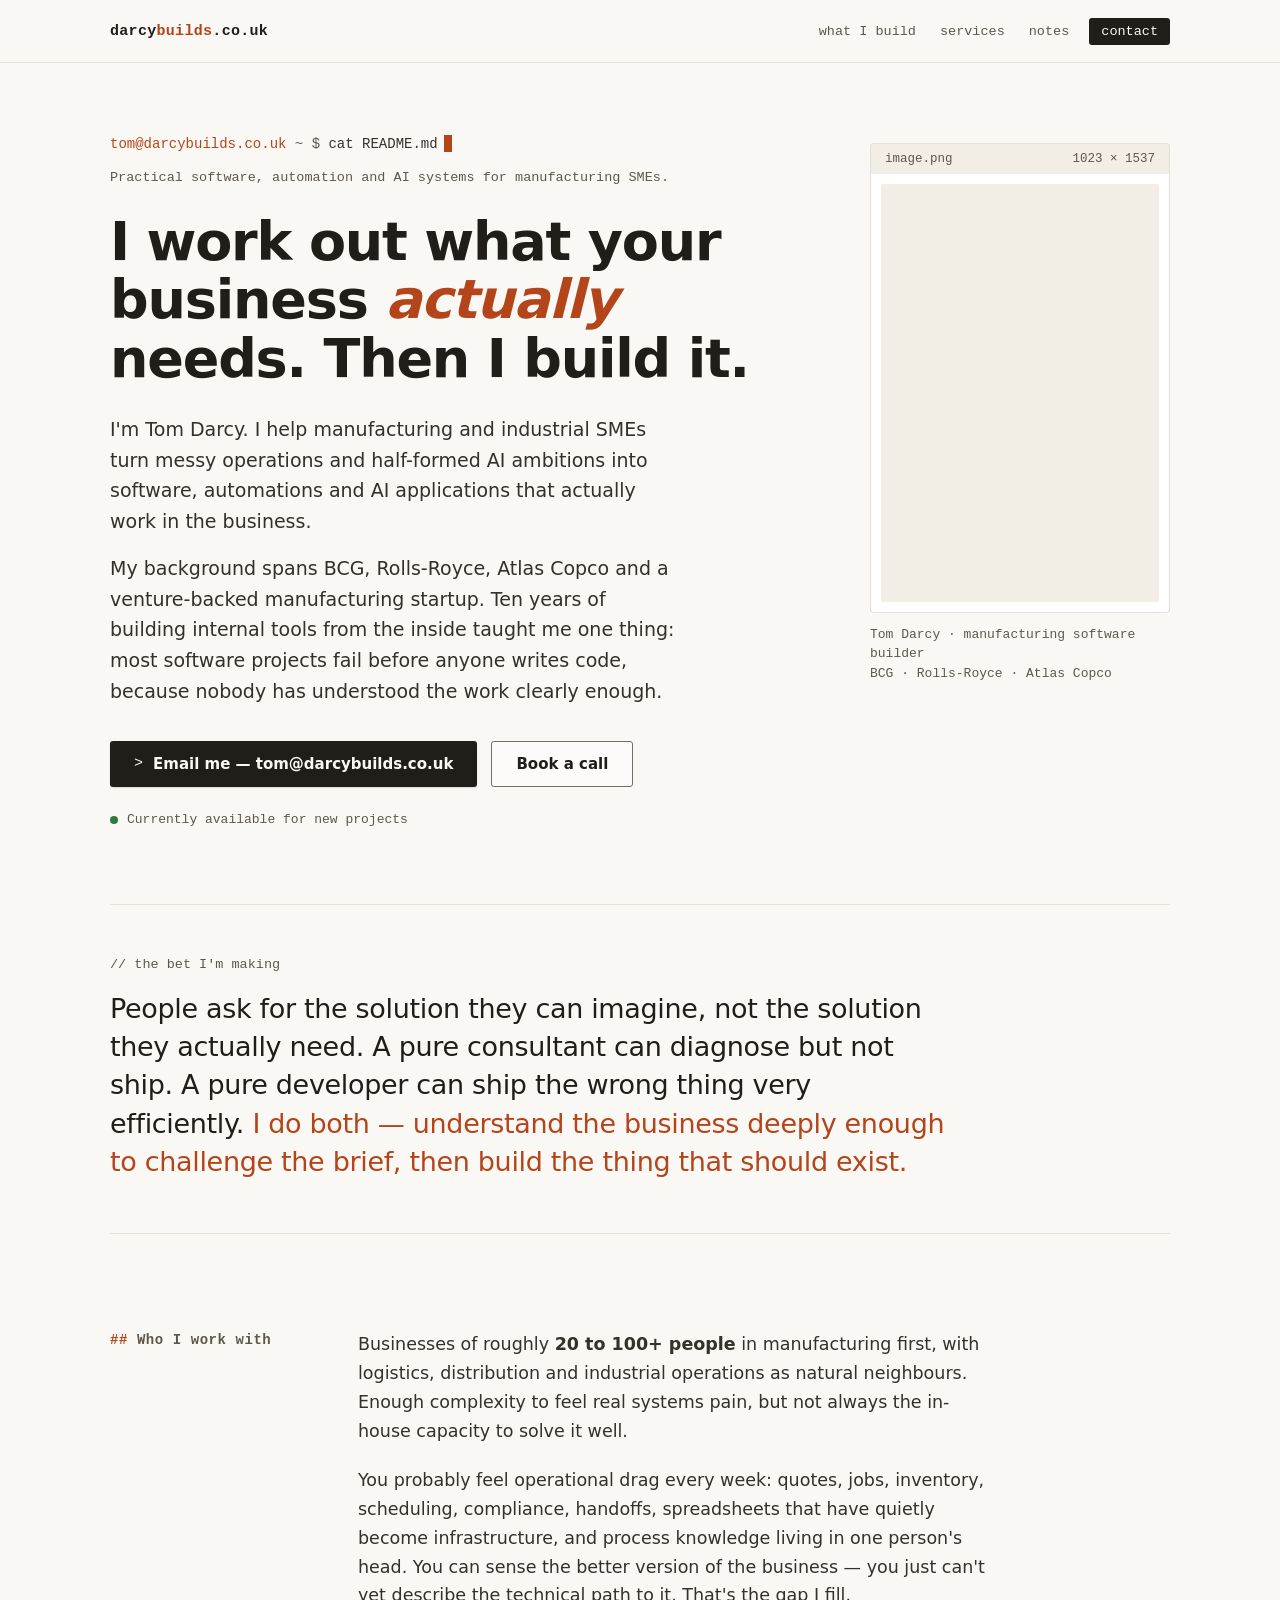
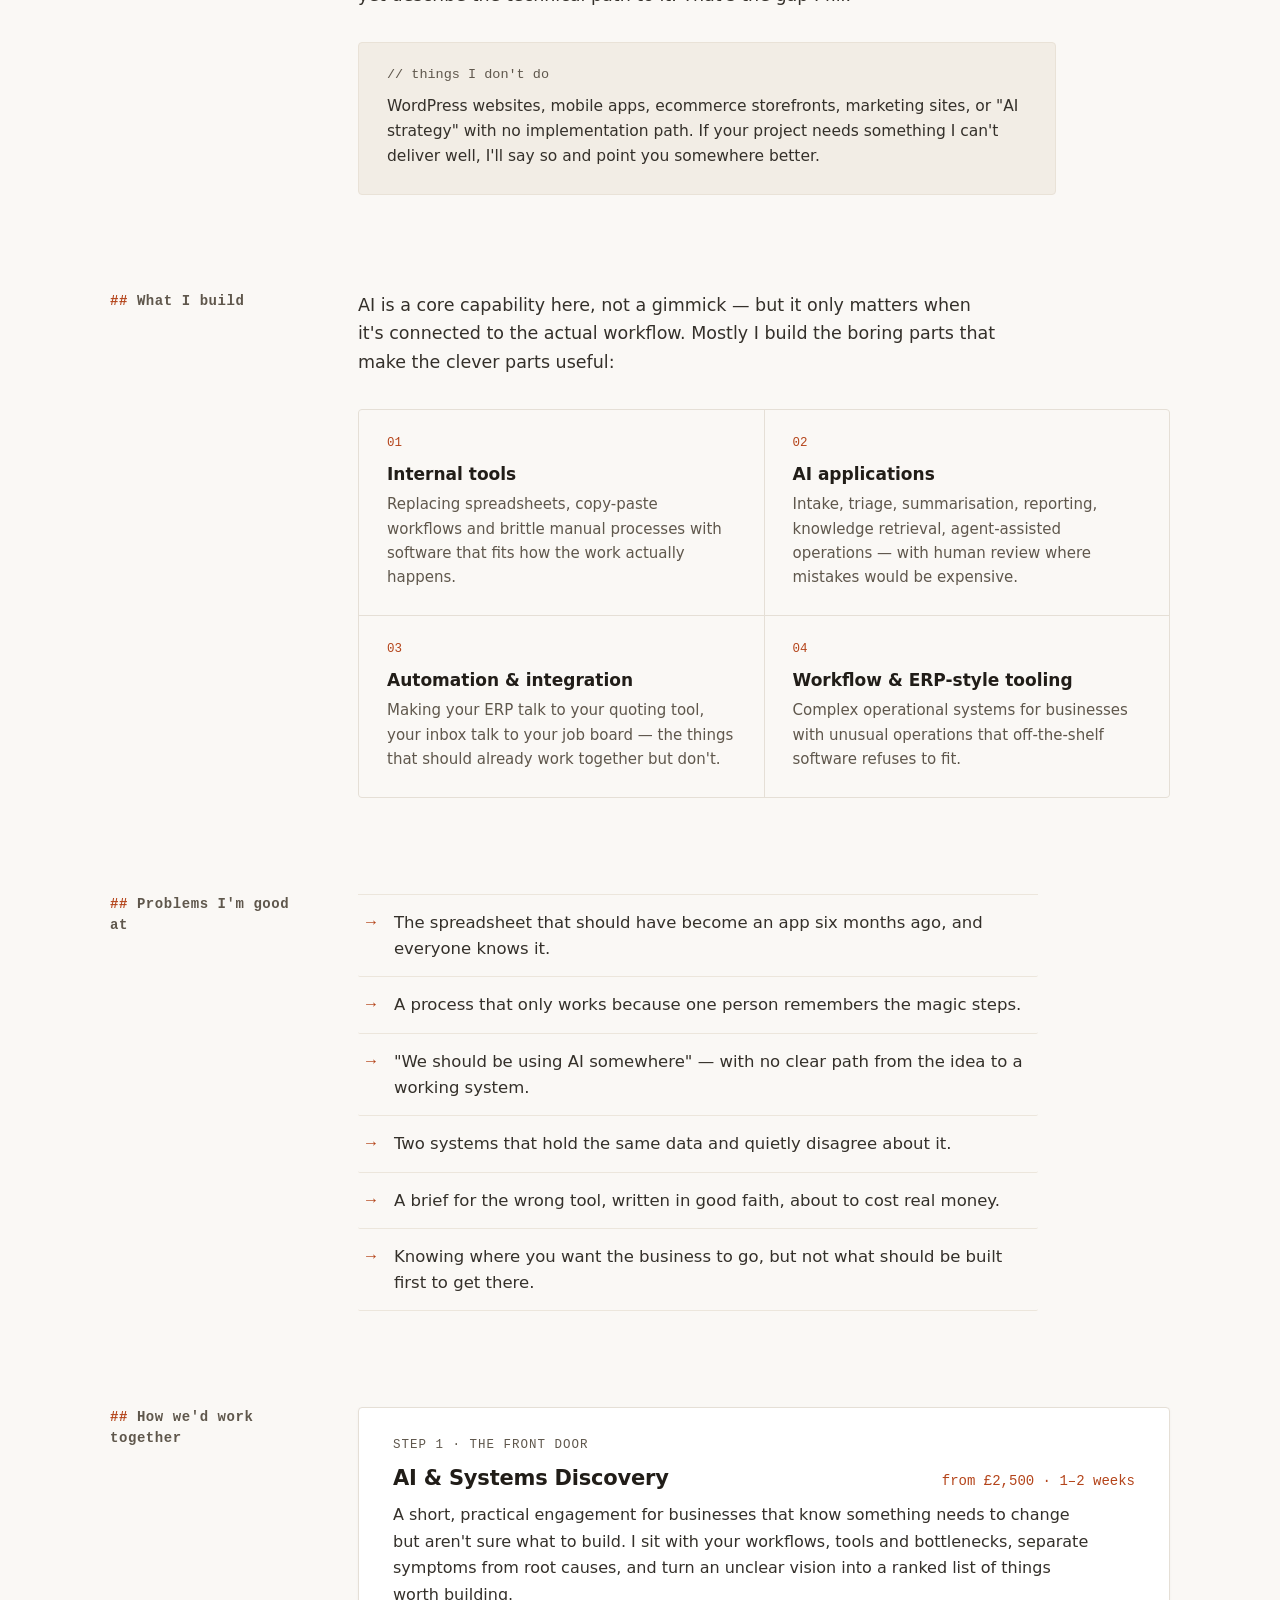
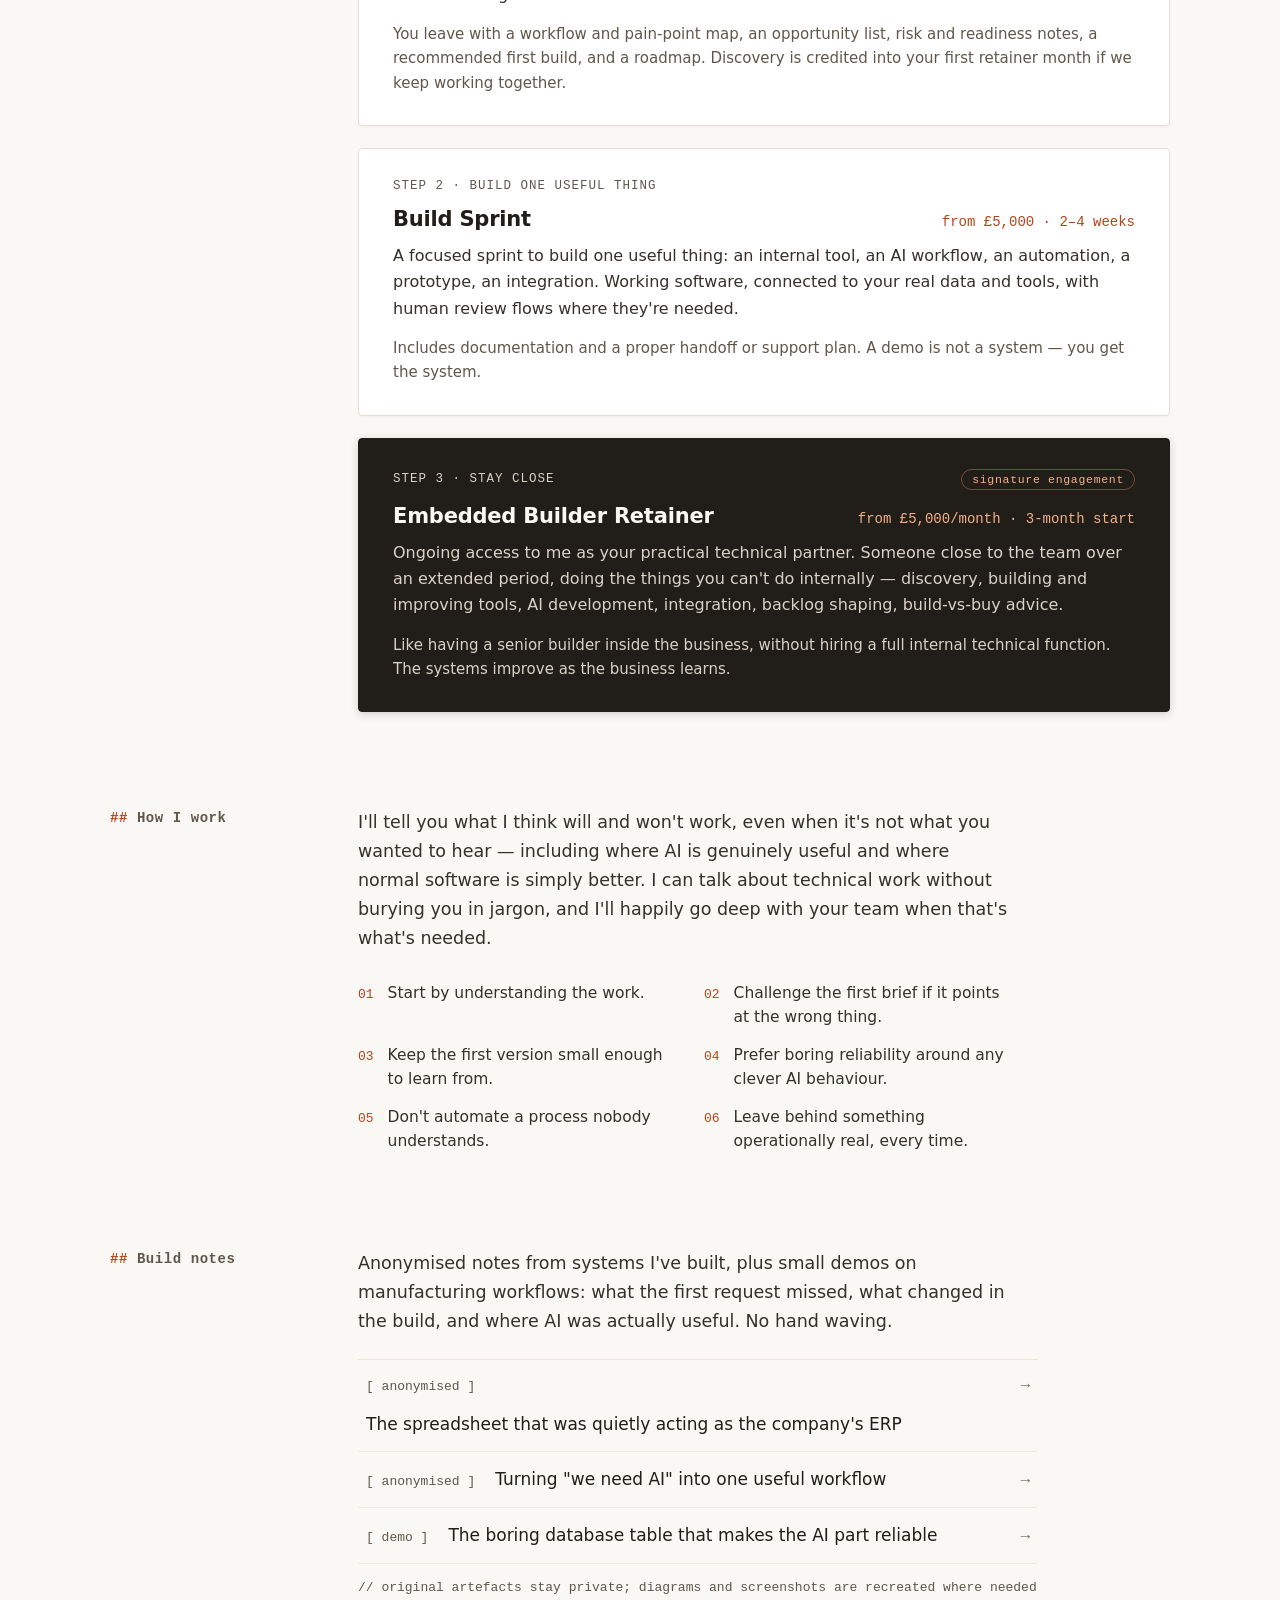
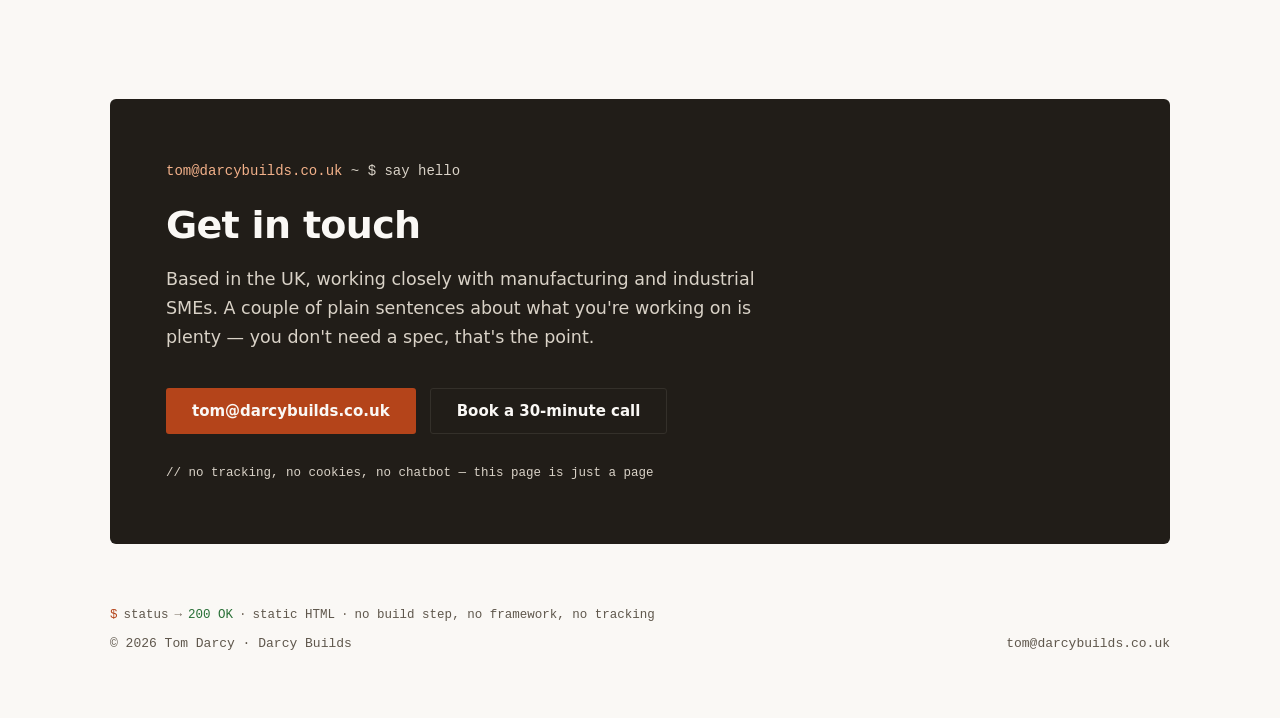
==== commit 0f2aa595: "Fix booking link and mobile hero" ====
--- a/index.html
+++ b/index.html
@@ -184,19 +184,24 @@
   ::selection { background: #f3d9c9; }
   @keyframes blink { 0%, 49% { opacity: 1; } 50%, 100% { opacity: 0; } }
   @keyframes pulse { 0%, 100% { opacity: 1; } 50% { opacity: 0.45; } }
+  @media (max-width: 380px) {
+    .site-header-inner { padding: 0 18px !important; flex-wrap: nowrap !important; gap: 10px !important; }
+    .site-nav-optional { display: none !important; }
+    .site-nav-contact { margin-left: 0 !important; }
+  }
 </style>
 </head>
 <body>
 
 <!-- Header -->
 <header style="position: sticky; top: 0; z-index: 50; background: rgba(250,248,245,0.9); backdrop-filter: blur(10px); -webkit-backdrop-filter: blur(10px); border-bottom: 1px solid #e5dfd6;">
-  <div style="max-width: 1060px; margin: 0 auto; padding: 0 28px; display: flex; align-items: center; justify-content: space-between; gap: 16px; height: 62px; flex-wrap: wrap;">
+  <div class="site-header-inner" style="max-width: 1060px; margin: 0 auto; padding: 0 28px; display: flex; align-items: center; justify-content: space-between; gap: 16px; height: 62px; flex-wrap: wrap;">
     <a href="#top" style="border-bottom: none; color: #211d18; font-family: 'IBM Plex Mono', monospace; font-weight: 600; font-size: 15px; letter-spacing: 0.02em;">darcy<span style="color: #b4441a;">builds</span>.co.uk</a>
     <nav style="display: flex; gap: 4px; font-size: 13.5px; font-family: 'IBM Plex Mono', monospace; align-items: center;">
-      <a href="#what" style="border-bottom: none; color: #5f574c; padding: 6px 10px; border-radius: 3px; transition: color 0.15s, background 0.15s;">what I build</a>
-      <a href="#services" style="border-bottom: none; color: #5f574c; padding: 6px 10px; border-radius: 3px; transition: color 0.15s, background 0.15s;">services</a>
-      <a href="#notes" style="border-bottom: none; color: #5f574c; padding: 6px 10px; border-radius: 3px; transition: color 0.15s, background 0.15s;">notes</a>
-      <a href="#contact" style="border-bottom: none; color: #faf8f5; background: #211d18; padding: 6px 12px; border-radius: 3px; margin-left: 6px; transition: background 0.15s;">contact</a>
+      <a class="site-nav-optional" href="#what" style="border-bottom: none; color: #5f574c; padding: 6px 10px; border-radius: 3px; transition: color 0.15s, background 0.15s;">what I build</a>
+      <a class="site-nav-optional" href="#services" style="border-bottom: none; color: #5f574c; padding: 6px 10px; border-radius: 3px; transition: color 0.15s, background 0.15s;">services</a>
+      <a class="site-nav-optional" href="#notes" style="border-bottom: none; color: #5f574c; padding: 6px 10px; border-radius: 3px; transition: color 0.15s, background 0.15s;">notes</a>
+      <a class="site-nav-contact" href="#contact" style="border-bottom: none; color: #faf8f5; background: #211d18; padding: 6px 12px; border-radius: 3px; margin-left: 6px; transition: background 0.15s;">contact</a>
     </nav>
   </div>
 </header>
@@ -206,17 +211,18 @@
   <!-- Hero -->
   <section data-screen-label="Hero" style="display: flex; flex-wrap: wrap; gap: 48px 64px; align-items: flex-start; padding: clamp(48px, 8vh, 84px) 0 76px 0;">
     <div style="flex: 1 1 480px; min-width: 0;">
-      <div style="font-family: 'IBM Plex Mono', ui-monospace, SFMono-Regular, Menlo, Consolas, monospace; font-size: 14px; color: #5f574c; margin-bottom: 30px; display: flex; align-items: center; flex-wrap: wrap;"><span style="color: #b4441a;">tom@darcybuilds.co.uk</span><span>&nbsp;~ $&nbsp;</span><span style="color: #34302a;">cat README.md</span><span style="display: inline-block; width: 8px; height: 17px; background: #b4441a; margin-left: 6px; animation: blink 1.1s step-end infinite;"></span></div>
+      <div style="font-family: 'IBM Plex Mono', ui-monospace, SFMono-Regular, Menlo, Consolas, monospace; font-size: 14px; color: #5f574c; margin-bottom: 16px; display: flex; align-items: center; flex-wrap: wrap;"><span style="color: #b4441a;">tom@darcybuilds.co.uk</span><span>&nbsp;~ $&nbsp;</span><span style="color: #34302a;">cat README.md</span><span style="display: inline-block; width: 8px; height: 17px; background: #b4441a; margin-left: 6px; animation: blink 1.1s step-end infinite;"></span></div>
+      <p style="font-family: 'IBM Plex Mono', ui-monospace, SFMono-Regular, Menlo, Consolas, monospace; font-size: 13.5px; line-height: 1.55; color: #5f574c; margin: 0 0 24px 0; max-width: 570px;">Practical software, automation and AI systems for manufacturing SMEs.</p>
       <h1 style="font-size: clamp(34px, 5vw, 54px); line-height: 1.08; font-weight: 700; margin: 0 0 26px 0; letter-spacing: -0.022em; text-wrap: balance;">I work out what your business <em style="font-style: italic; color: #b4441a;">actually</em> needs. Then I build it.</h1>
       <p style="font-size: 19px; line-height: 1.62; color: #34302a; margin: 0 0 16px 0; max-width: 570px; text-wrap: pretty;">I'm Tom Darcy. I help manufacturing and industrial SMEs turn messy operations and half-formed AI ambitions into software, automations and AI applications that actually work in the business.</p>
       <p style="font-size: 19px; line-height: 1.62; color: #34302a; margin: 0 0 34px 0; max-width: 570px; text-wrap: pretty;">My background spans BCG, Rolls-Royce, Atlas Copco and a venture-backed manufacturing startup. Ten years of building internal tools from the inside taught me one thing: most software projects fail before anyone writes code, because nobody has understood the work clearly enough.</p>
       <div style="display: flex; gap: 14px; flex-wrap: wrap; align-items: center; margin-bottom: 22px;">
         <a href="mailto:tom@darcybuilds.co.uk?subject=Project%20enquiry" style="display: inline-flex; align-items: center; gap: 10px; background: #211d18; color: #faf8f5; border-bottom: none; padding: 14px 24px; font-size: 15px; font-weight: 600; border-radius: 3px; box-shadow: 0 1px 2px rgba(33,29,24,0.15); transition: background 0.15s;"><span style="font-family: 'IBM Plex Mono', monospace; font-weight: 400;">&gt;</span>Email me — tom@darcybuilds.co.uk</a>
-        <a href="https://cal.com/tomdarcy/intro" style="display: inline-block; border: 1px solid #766c60; border-bottom: 1px solid #766c60; color: #211d18; padding: 13px 24px; font-size: 15px; font-weight: 600; border-radius: 3px; background: rgba(255,255,255,0.5); transition: border-color 0.15s, color 0.15s;">Book a call</a>
+        <a href="https://calendly.com/tom-darcybuilds/30min" style="display: inline-block; border: 1px solid #766c60; border-bottom: 1px solid #766c60; color: #211d18; padding: 13px 24px; font-size: 15px; font-weight: 600; border-radius: 3px; background: rgba(255,255,255,0.5); transition: border-color 0.15s, color 0.15s;">Book a call</a>
       </div>
       <div style="display: inline-flex; align-items: center; gap: 9px; font-family: 'IBM Plex Mono', ui-monospace, SFMono-Regular, Menlo, Consolas, monospace; font-size: 13px; color: #5f574c;"><span style="width: 8px; height: 8px; border-radius: 50%; background: #2f7b3d; animation: pulse 2.4s ease-in-out infinite;"></span>Currently available for new projects</div>
     </div>
-    <div style="flex: 0 0 300px; max-width: 300px; min-width: 0; display: flex; flex-direction: column; margin-top: 8px;">
+    <div style="flex: 0 1 300px; width: 100%; max-width: 300px; min-width: 0; display: flex; flex-direction: column; margin-top: 8px;">
       <div style="border: 1px solid #e5dfd6; border-bottom: none; border-radius: 4px 4px 0 0; background: #f2ede5; padding: 8px 14px; font-family: 'IBM Plex Mono', ui-monospace, SFMono-Regular, Menlo, Consolas, monospace; font-size: 12.5px; color: #5f574c; display: flex; justify-content: space-between; align-items: center;"><span>image.png</span><span style="color: #5f574c;">1023 × 1537</span></div>
       <div style="border: 1px solid #e5dfd6; border-top: none; border-radius: 0 0 4px 4px; padding: 10px; background: #ffffff;">
         <picture>
@@ -374,7 +380,7 @@
       <p style="font-size: 17.5px; line-height: 1.65; color: #d9d2c7; margin: 0 0 36px 0; max-width: 620px; text-wrap: pretty;">Based in the UK, working closely with manufacturing and industrial SMEs. A couple of plain sentences about what you're working on is plenty — you don't need a spec, that's the point.</p>
       <div style="display: flex; gap: 14px; flex-wrap: wrap; margin-bottom: 32px;">
         <a href="mailto:tom@darcybuilds.co.uk?subject=Project%20enquiry" style="display: inline-block; background: #b4441a; color: #faf8f5; border-bottom: none; padding: 14px 26px; font-size: 15px; font-weight: 600; border-radius: 3px; transition: background 0.15s;">tom@darcybuilds.co.uk</a>
-        <a href="https://cal.com/tomdarcy/intro" style="display: inline-block; border: 1px solid #34302a; border-bottom: 1px solid #34302a; color: #faf8f5; padding: 13px 26px; font-size: 15px; font-weight: 600; border-radius: 3px; transition: border-color 0.15s, color 0.15s;">Book a 30-minute call</a>
+        <a href="https://calendly.com/tom-darcybuilds/30min" style="display: inline-block; border: 1px solid #34302a; border-bottom: 1px solid #34302a; color: #faf8f5; padding: 13px 26px; font-size: 15px; font-weight: 600; border-radius: 3px; transition: border-color 0.15s, color 0.15s;">Book a 30-minute call</a>
       </div>
       <div style="font-family: 'IBM Plex Mono', monospace; font-size: 12.5px; color: #d9d2c7;">// no tracking, no cookies, no chatbot — this page is just a page</div>
     </div>
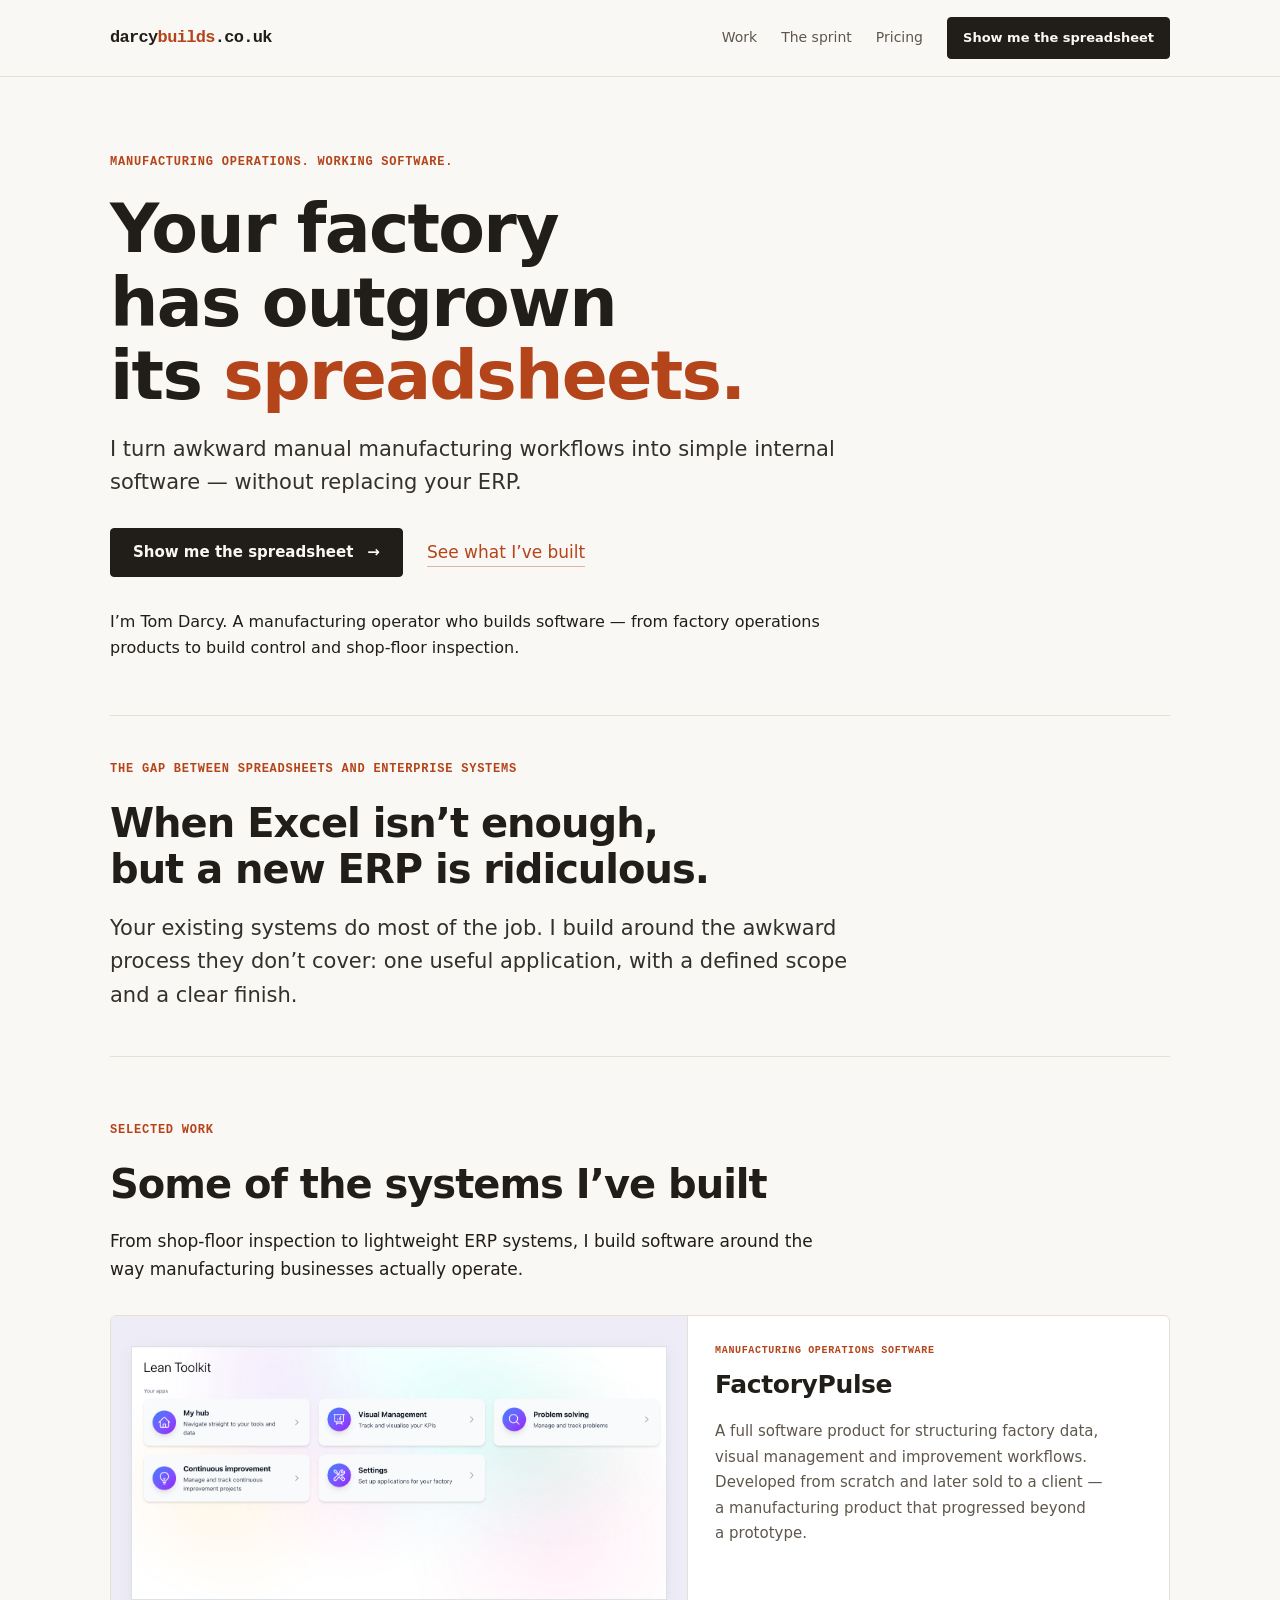
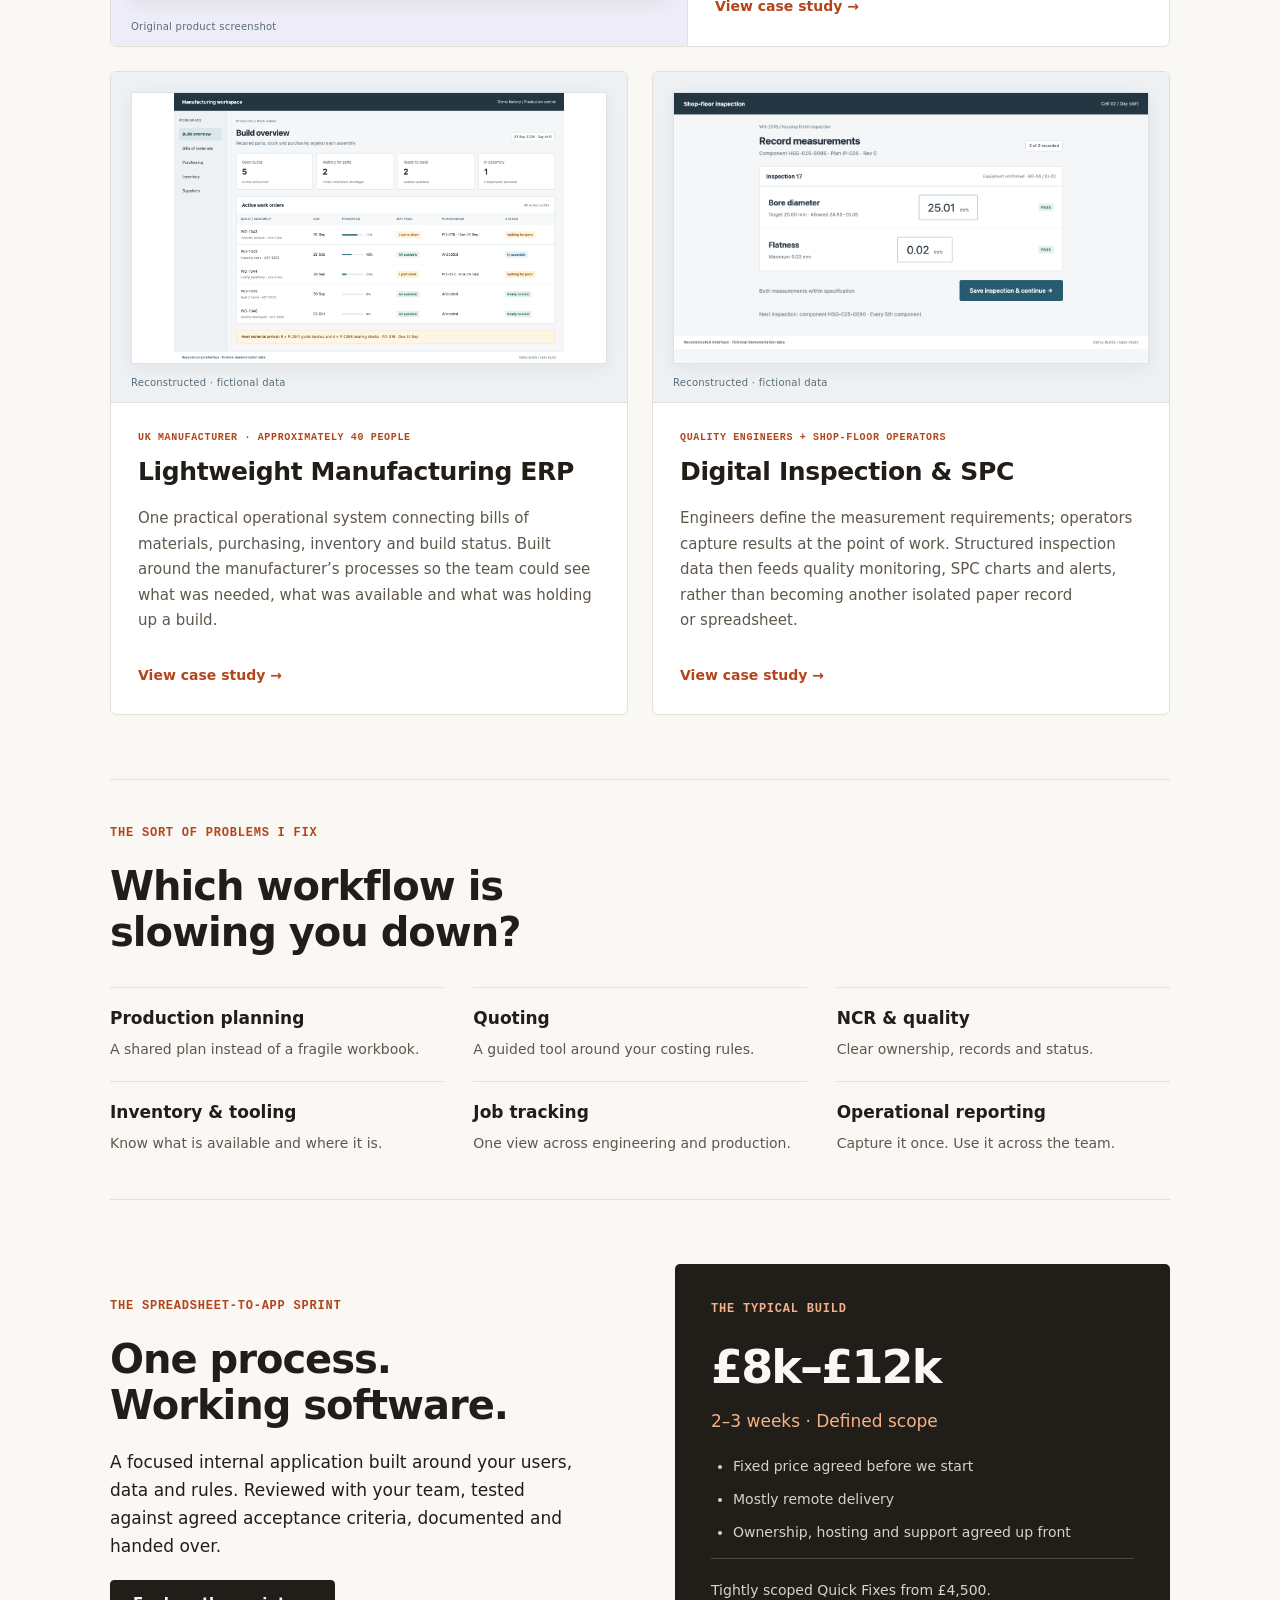
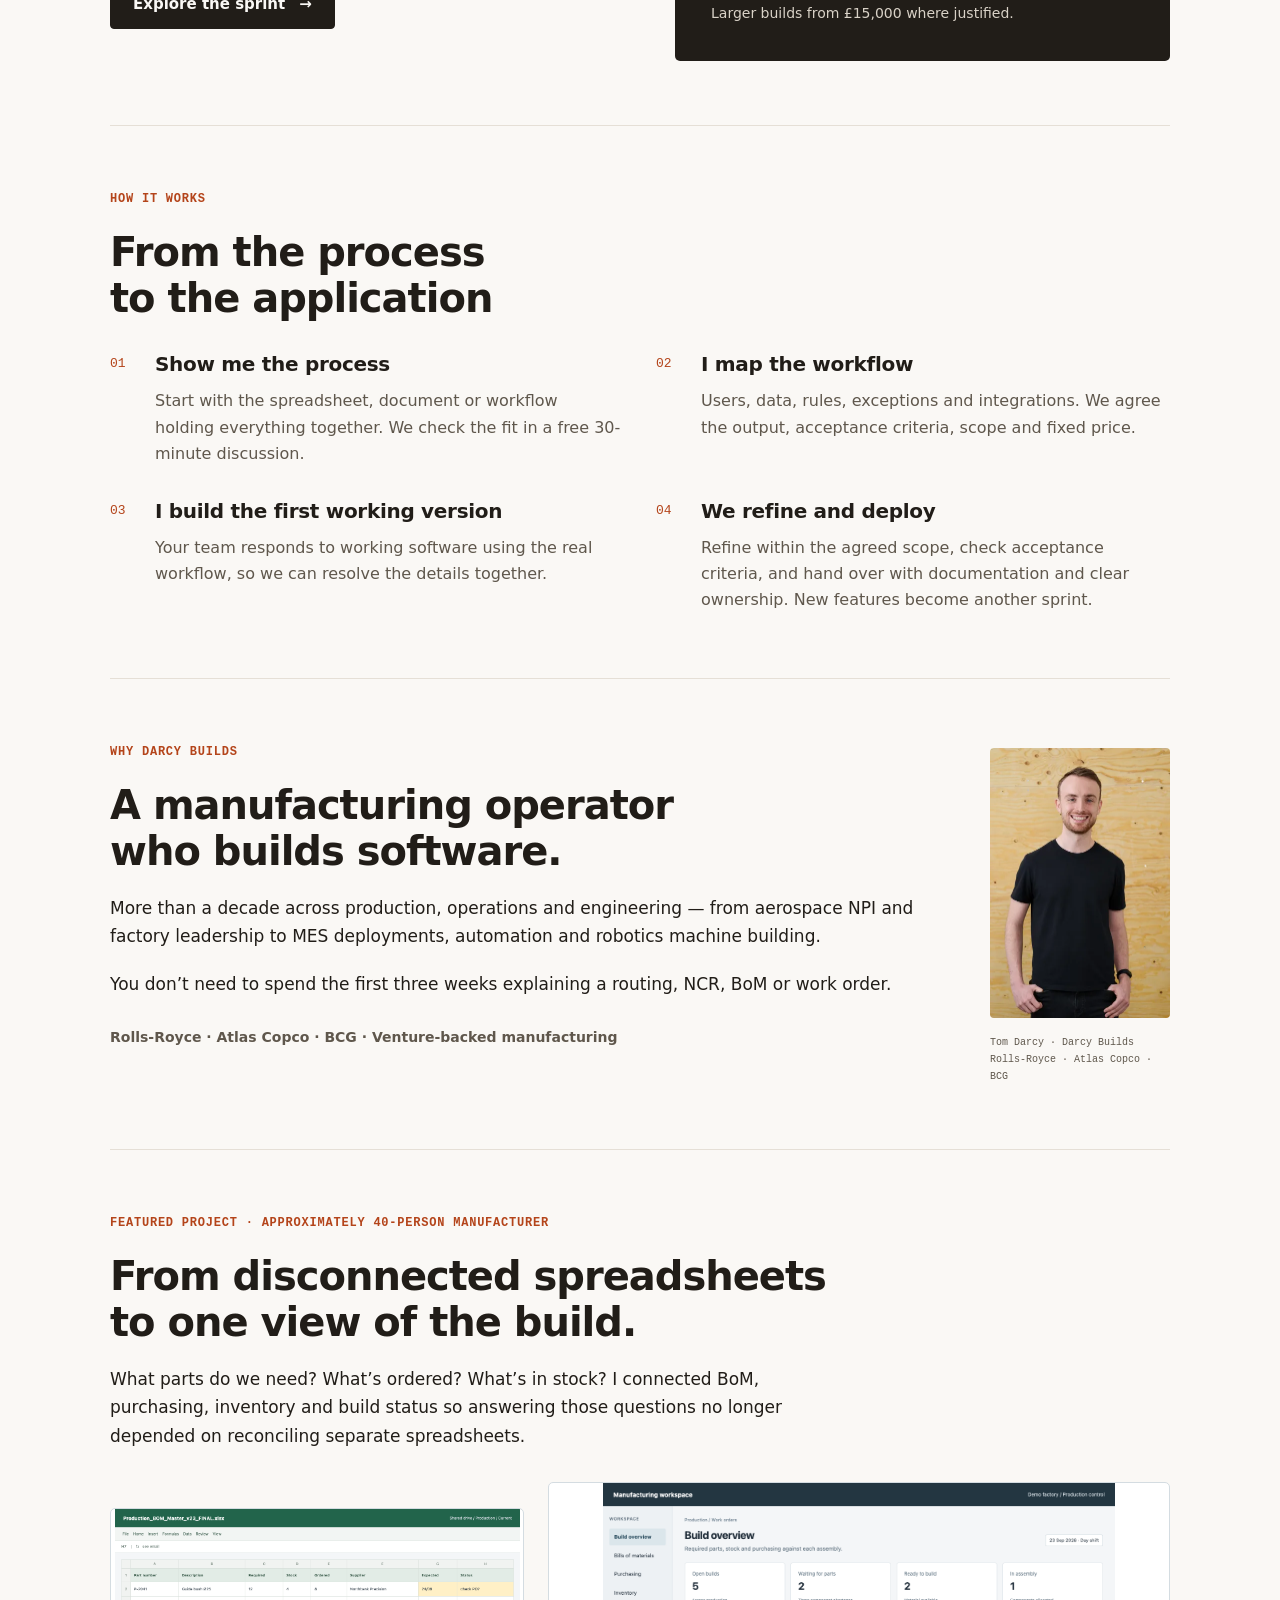
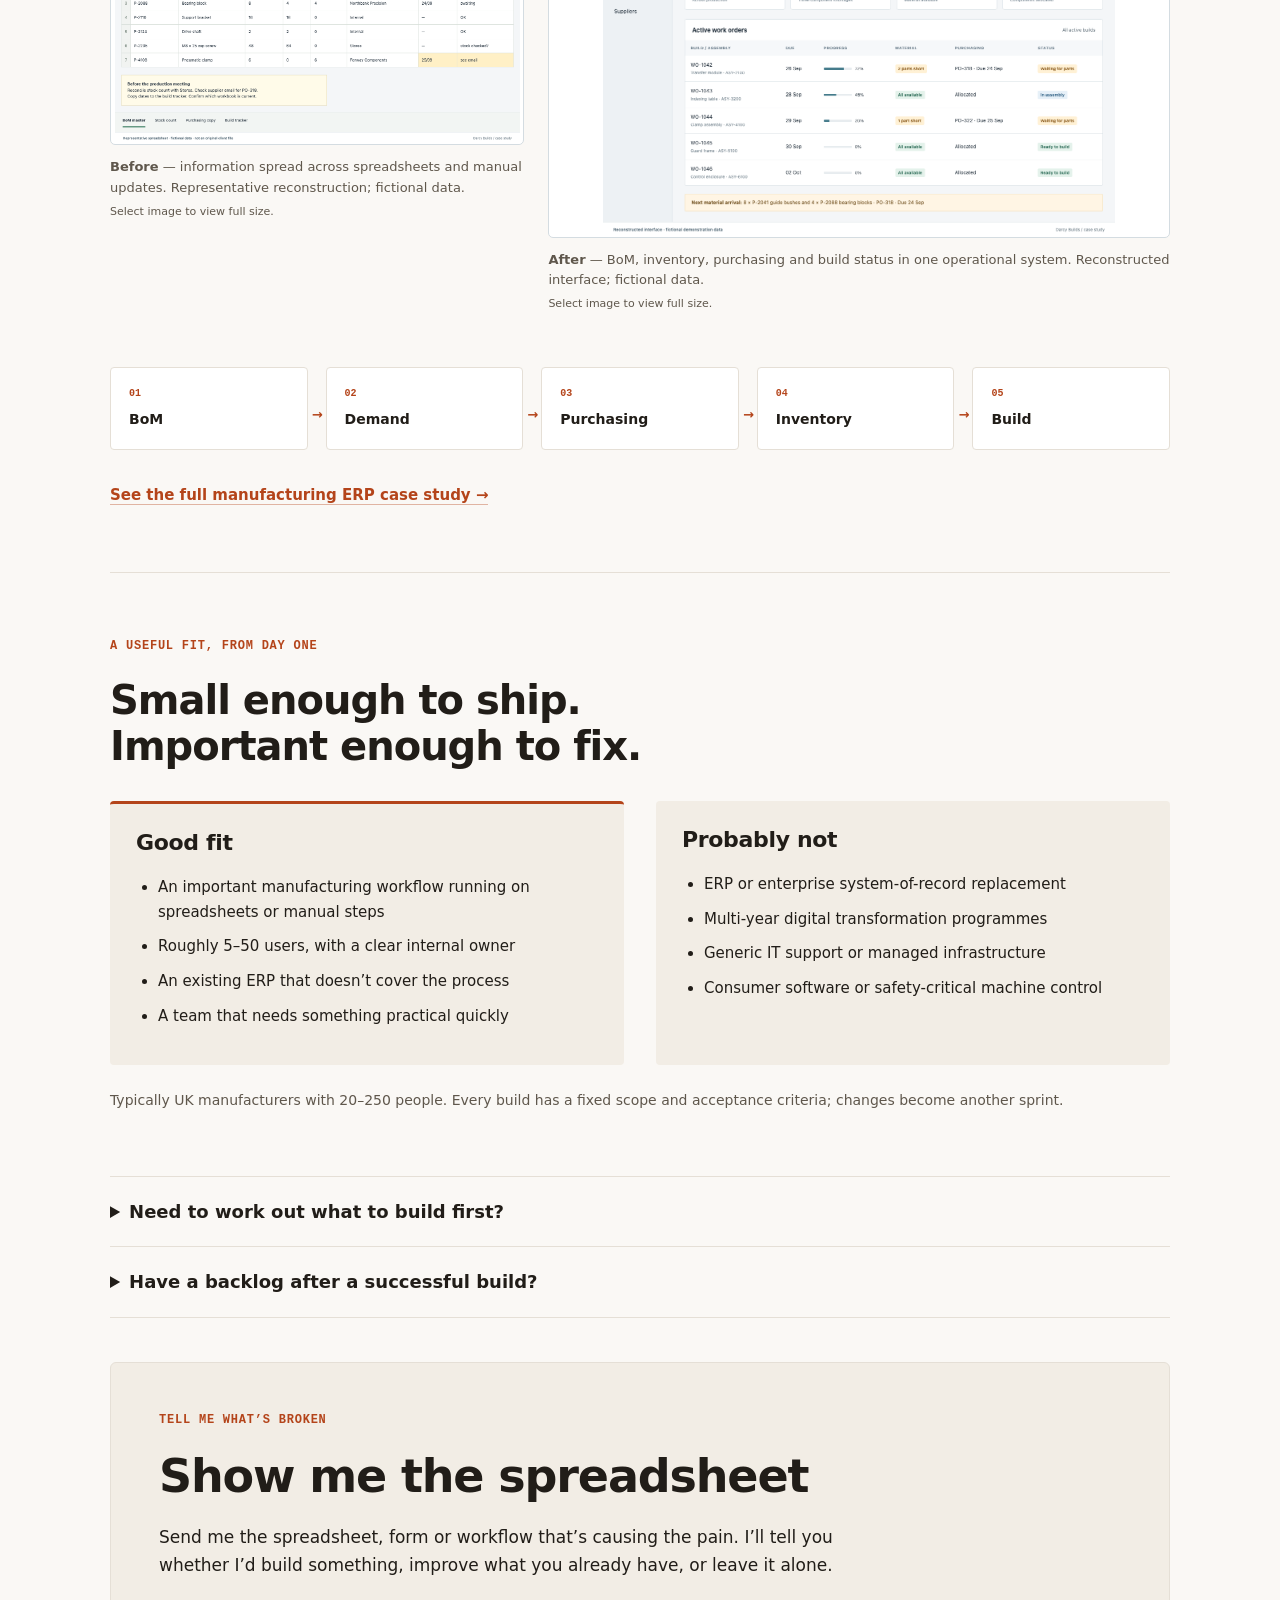
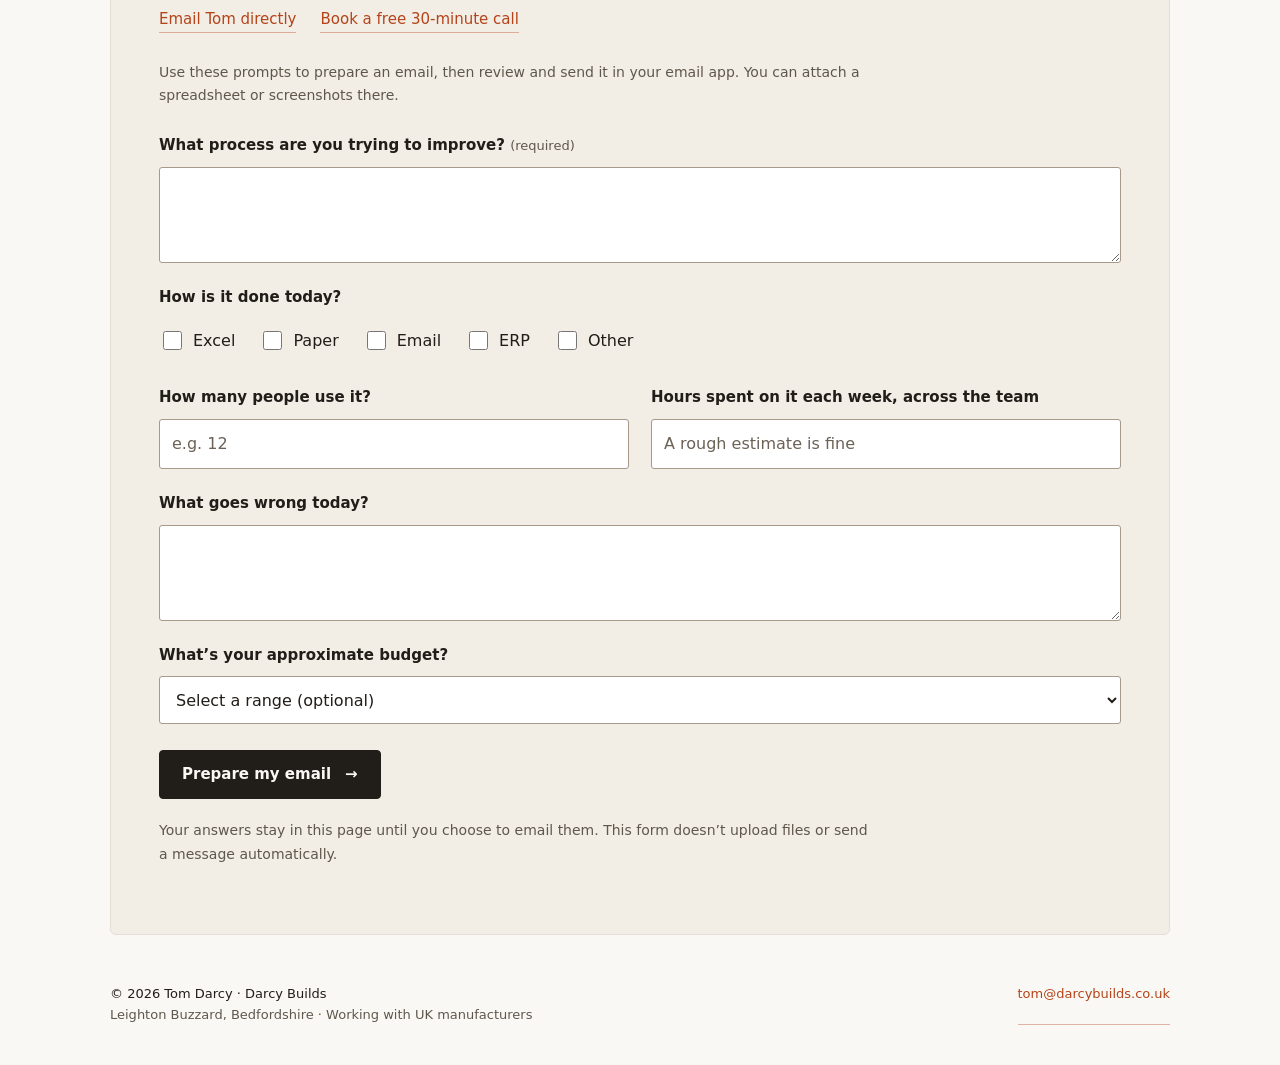
==== commit b14a8708: "Show manufacturing work through three visual case studies" ====
--- a/index.html
+++ b/index.html
@@ -1,399 +1,787 @@
-<!DOCTYPE html>
+<!doctype html>
 <html lang="en-GB">
-<head>
-<meta charset="utf-8">
-<meta name="viewport" content="width=device-width, initial-scale=1">
-<title>Darcy Builds — practical software and AI systems for manufacturing SMEs</title>
-<meta name="description" content="Tom Darcy helps manufacturing and industrial SMEs turn messy operations and AI ambitions into useful software. Discovery, build sprints, embedded technical partnership.">
-<meta name="robots" content="index, follow">
-<meta name="author" content="Tom Darcy">
-<meta name="application-name" content="Darcy Builds">
-<meta name="apple-mobile-web-app-title" content="Darcy Builds">
-<meta name="format-detection" content="telephone=no">
-<meta name="color-scheme" content="light">
-<meta name="theme-color" content="#faf8f5">
-<link rel="canonical" href="https://darcybuilds.co.uk/">
-<link rel="alternate" hreflang="en-GB" href="https://darcybuilds.co.uk/">
-<link rel="alternate" hreflang="x-default" href="https://darcybuilds.co.uk/">
-<link rel="sitemap" type="application/xml" href="/sitemap.xml">
-<link rel="manifest" href="/site.webmanifest">
-<meta property="og:title" content="Darcy Builds — practical software and AI systems">
-<meta property="og:description" content="I work out what your business actually needs. Then I build it.">
-<meta property="og:type" content="website">
-<meta property="og:url" content="https://darcybuilds.co.uk/">
-<meta property="og:site_name" content="Darcy Builds">
-<meta property="og:locale" content="en_GB">
-<meta property="og:image" content="https://darcybuilds.co.uk/og-image.png">
-<meta property="og:image:secure_url" content="https://darcybuilds.co.uk/og-image.png">
-<meta property="og:image:type" content="image/png">
-<meta property="og:image:width" content="1200">
-<meta property="og:image:height" content="630">
-<meta property="og:image:alt" content="Darcy Builds — practical software, automation and sensible AI systems for manufacturing and industrial SMEs">
-<meta name="twitter:card" content="summary_large_image">
-<meta name="twitter:title" content="Darcy Builds — practical software and AI systems">
-<meta name="twitter:description" content="Manufacturing and industrial SME software, automation and sensible AI workflows by Tom Darcy.">
-<meta name="twitter:image" content="https://darcybuilds.co.uk/og-image.png">
-<meta name="twitter:image:alt" content="Darcy Builds — practical software, automation and sensible AI systems for manufacturing and industrial SMEs">
-<meta name="geo.region" content="GB">
-<meta name="geo.placename" content="Leighton Buzzard, Bedfordshire, United Kingdom">
-<meta name="business:contact_data:locality" content="Leighton Buzzard">
-<meta name="business:contact_data:region" content="Bedfordshire">
-<meta name="business:contact_data:country_name" content="United Kingdom">
-<link rel="preload" as="image" href="image-600.webp" type="image/webp" fetchpriority="high">
-<link rel="icon" href="/favicon.svg" type="image/svg+xml">
-<script type="application/ld+json">
-{
-  "@context": "https://schema.org",
-  "@graph": [
-    {
-      "@type": "Person",
-      "@id": "https://darcybuilds.co.uk/#tom-darcy",
-      "name": "Tom Darcy",
-      "url": "https://darcybuilds.co.uk/",
-      "image": "https://darcybuilds.co.uk/image.png",
-      "email": "tom@darcybuilds.co.uk",
-      "jobTitle": "Manufacturing software builder",
-      "homeLocation": {
-        "@type": "Place",
-        "name": "Leighton Buzzard, Bedfordshire"
-      },
-      "worksFor": {
-        "@id": "https://darcybuilds.co.uk/#business"
-      },
-      "knowsAbout": [
-        "Manufacturing operations",
-        "Internal tools",
-        "AI applications",
-        "Workflow automation",
-        "ERP-style tooling",
-        "Systems integration"
-      ]
-    },
-    {
-      "@type": "ProfessionalService",
-      "@id": "https://darcybuilds.co.uk/#business",
-      "name": "Darcy Builds",
-      "url": "https://darcybuilds.co.uk/",
-      "image": "https://darcybuilds.co.uk/og-image.png",
-      "logo": "https://darcybuilds.co.uk/favicon.svg",
-      "email": "tom@darcybuilds.co.uk",
-      "priceRange": "GBP 2500-5000+",
-      "address": {
-        "@type": "PostalAddress",
-        "addressLocality": "Leighton Buzzard",
-        "addressRegion": "Bedfordshire",
-        "addressCountry": "GB"
-      },
-      "location": {
-        "@type": "Place",
-        "name": "Leighton Buzzard, Bedfordshire",
-        "address": {
-          "@type": "PostalAddress",
-          "addressLocality": "Leighton Buzzard",
-          "addressRegion": "Bedfordshire",
-          "addressCountry": "GB"
-        }
-      },
-      "founder": {
-        "@id": "https://darcybuilds.co.uk/#tom-darcy"
-      },
-      "areaServed": [
-        {
-          "@type": "AdministrativeArea",
-          "name": "Bedfordshire"
-        },
-        {
-          "@type": "Country",
-          "name": "United Kingdom"
-        }
-      ],
-      "description": "Practical software, automation and AI systems for manufacturing and industrial SMEs.",
-      "hasOfferCatalog": {
-        "@type": "OfferCatalog",
-        "name": "Darcy Builds services",
-        "itemListElement": [
+  <head>
+    <meta charset="utf-8" />
+    <meta name="viewport" content="width=device-width, initial-scale=1" />
+    <title>Darcy Builds — your factory has outgrown its spreadsheets</title>
+    <meta
+      name="description"
+      content="Turn awkward manufacturing workflows into simple internal software, without replacing your ERP. Fixed-scope spreadsheet-to-app sprints from £4,500, built by Tom Darcy."
+    />
+    <meta name="robots" content="index, follow" />
+    <meta name="author" content="Tom Darcy" />
+    <meta name="application-name" content="Darcy Builds" />
+    <meta name="apple-mobile-web-app-title" content="Darcy Builds" />
+    <meta name="format-detection" content="telephone=no" />
+    <meta name="color-scheme" content="light" />
+    <meta name="theme-color" content="#faf8f5" />
+    <link rel="canonical" href="https://darcybuilds.co.uk/" />
+    <link rel="alternate" hreflang="en-GB" href="https://darcybuilds.co.uk/" />
+    <link
+      rel="alternate"
+      hreflang="x-default"
+      href="https://darcybuilds.co.uk/"
+    />
+    <link rel="sitemap" type="application/xml" href="/sitemap.xml" />
+    <link rel="manifest" href="/site.webmanifest" />
+    <meta
+      property="og:title"
+      content="Darcy Builds — your factory has outgrown its spreadsheets"
+    />
+    <meta
+      property="og:description"
+      content="Simple internal software for manufacturing workflows that have outgrown spreadsheets. Without replacing your ERP."
+    />
+    <meta property="og:type" content="website" />
+    <meta property="og:url" content="https://darcybuilds.co.uk/" />
+    <meta property="og:site_name" content="Darcy Builds" />
+    <meta property="og:locale" content="en_GB" />
+    <meta
+      property="og:image"
+      content="https://darcybuilds.co.uk/og-image.png"
+    />
+    <meta
+      property="og:image:secure_url"
+      content="https://darcybuilds.co.uk/og-image.png"
+    />
+    <meta property="og:image:type" content="image/png" />
+    <meta property="og:image:width" content="1200" />
+    <meta property="og:image:height" content="630" />
+    <meta
+      property="og:image:alt"
+      content="Darcy Builds — your factory has outgrown its spreadsheets"
+    />
+    <meta name="twitter:card" content="summary_large_image" />
+    <meta
+      name="twitter:title"
+      content="Darcy Builds — your factory has outgrown its spreadsheets"
+    />
+    <meta
+      name="twitter:description"
+      content="Fixed-scope manufacturing software. Planning, quoting, quality and job tracking, built around your existing systems."
+    />
+    <meta
+      name="twitter:image"
+      content="https://darcybuilds.co.uk/og-image.png"
+    />
+    <meta
+      name="twitter:image:alt"
+      content="Darcy Builds — your factory has outgrown its spreadsheets"
+    />
+    <meta name="geo.region" content="GB" />
+    <meta
+      name="geo.placename"
+      content="Leighton Buzzard, Bedfordshire, United Kingdom"
+    />
+    <meta name="business:contact_data:locality" content="Leighton Buzzard" />
+    <meta name="business:contact_data:region" content="Bedfordshire" />
+    <meta name="business:contact_data:country_name" content="United Kingdom" />
+    <link rel="icon" href="/favicon.svg" type="image/svg+xml" />
+    <script type="application/ld+json">
+      {
+        "@context": "https://schema.org",
+        "@graph": [
           {
-            "@type": "Offer",
-            "name": "AI and Systems Discovery",
-            "priceSpecification": {
-              "@type": "PriceSpecification",
-              "priceCurrency": "GBP",
-              "minPrice": 2500
+            "@type": "Person",
+            "@id": "https://darcybuilds.co.uk/#tom-darcy",
+            "name": "Tom Darcy",
+            "url": "https://darcybuilds.co.uk/",
+            "image": "https://darcybuilds.co.uk/image.png",
+            "email": "tom@darcybuilds.co.uk",
+            "jobTitle": "Manufacturing software builder",
+            "homeLocation": {
+              "@type": "Place",
+              "name": "Leighton Buzzard, Bedfordshire"
+            },
+            "worksFor": {
+              "@id": "https://darcybuilds.co.uk/#business"
+            },
+            "knowsAbout": [
+              "Manufacturing operations",
+              "Production planning",
+              "Quoting workflows",
+              "Quality records",
+              "Internal software",
+              "Systems integration"
+            ]
+          },
+          {
+            "@type": "ProfessionalService",
+            "@id": "https://darcybuilds.co.uk/#business",
+            "name": "Darcy Builds",
+            "url": "https://darcybuilds.co.uk/",
+            "image": "https://darcybuilds.co.uk/og-image.png",
+            "logo": "https://darcybuilds.co.uk/favicon.svg",
+            "email": "tom@darcybuilds.co.uk",
+            "priceRange": "GBP 4500-15000+",
+            "address": {
+              "@type": "PostalAddress",
+              "addressLocality": "Leighton Buzzard",
+              "addressRegion": "Bedfordshire",
+              "addressCountry": "GB"
+            },
+            "location": {
+              "@type": "Place",
+              "name": "Leighton Buzzard, Bedfordshire",
+              "address": {
+                "@type": "PostalAddress",
+                "addressLocality": "Leighton Buzzard",
+                "addressRegion": "Bedfordshire",
+                "addressCountry": "GB"
+              }
+            },
+            "founder": {
+              "@id": "https://darcybuilds.co.uk/#tom-darcy"
+            },
+            "areaServed": [
+              {
+                "@type": "AdministrativeArea",
+                "name": "Bedfordshire"
+              },
+              {
+                "@type": "Country",
+                "name": "United Kingdom"
+              }
+            ],
+            "description": "Small, useful bits of software for UK manufacturers whose operational workflows have outgrown spreadsheets.",
+            "hasOfferCatalog": {
+              "@type": "OfferCatalog",
+              "name": "Darcy Builds services",
+              "itemListElement": [
+                {
+                  "@type": "Offer",
+                  "name": "Quick Fix",
+                  "priceSpecification": {
+                    "@type": "PriceSpecification",
+                    "priceCurrency": "GBP",
+                    "minPrice": 4500
+                  }
+                },
+                {
+                  "@type": "Offer",
+                  "name": "Build Sprint",
+                  "priceSpecification": {
+                    "@type": "PriceSpecification",
+                    "priceCurrency": "GBP",
+                    "minPrice": 8000,
+                    "maxPrice": 12000
+                  }
+                },
+                {
+                  "@type": "Offer",
+                  "name": "Larger builds",
+                  "priceSpecification": {
+                    "@type": "PriceSpecification",
+                    "priceCurrency": "GBP",
+                    "minPrice": 15000
+                  }
+                },
+                {
+                  "@type": "Offer",
+                  "name": "Factory Workflow Audit",
+                  "priceSpecification": {
+                    "@type": "PriceSpecification",
+                    "priceCurrency": "GBP",
+                    "minPrice": 2500,
+                    "maxPrice": 2500
+                  }
+                }
+              ]
             }
           },
           {
-            "@type": "Offer",
-            "name": "Build Sprint",
-            "priceSpecification": {
-              "@type": "PriceSpecification",
-              "priceCurrency": "GBP",
-              "minPrice": 5000
+            "@type": "WebSite",
+            "@id": "https://darcybuilds.co.uk/#website",
+            "name": "Darcy Builds",
+            "url": "https://darcybuilds.co.uk/",
+            "inLanguage": "en-GB",
+            "publisher": {
+              "@id": "https://darcybuilds.co.uk/#business"
             }
           },
           {
-            "@type": "Offer",
-            "name": "Embedded Builder Retainer",
-            "priceSpecification": {
-              "@type": "PriceSpecification",
-              "priceCurrency": "GBP",
-              "minPrice": 5000
-            }
+            "@type": "WebPage",
+            "@id": "https://darcybuilds.co.uk/#webpage",
+            "url": "https://darcybuilds.co.uk/",
+            "name": "Darcy Builds — your factory has outgrown its spreadsheets",
+            "description": "Small, useful bits of software for UK manufacturers whose operational workflows have outgrown spreadsheets.",
+            "isPartOf": {
+              "@id": "https://darcybuilds.co.uk/#website"
+            },
+            "about": {
+              "@id": "https://darcybuilds.co.uk/#business"
+            },
+            "primaryImageOfPage": {
+              "@type": "ImageObject",
+              "url": "https://darcybuilds.co.uk/og-image.png",
+              "width": 1200,
+              "height": 630
+            },
+            "inLanguage": "en-GB"
           }
         ]
       }
-    },
-    {
-      "@type": "WebSite",
-      "@id": "https://darcybuilds.co.uk/#website",
-      "name": "Darcy Builds",
-      "url": "https://darcybuilds.co.uk/",
-      "inLanguage": "en-GB",
-      "publisher": {
-        "@id": "https://darcybuilds.co.uk/#business"
-      }
-    },
-    {
-      "@type": "WebPage",
-      "@id": "https://darcybuilds.co.uk/#webpage",
-      "url": "https://darcybuilds.co.uk/",
-      "name": "Darcy Builds — practical software and AI systems for manufacturing SMEs",
-      "description": "Tom Darcy helps manufacturing and industrial SMEs turn messy operations and AI ambitions into useful software.",
-      "isPartOf": {
-        "@id": "https://darcybuilds.co.uk/#website"
-      },
-      "about": {
-        "@id": "https://darcybuilds.co.uk/#business"
-      },
-      "primaryImageOfPage": {
-        "@type": "ImageObject",
-        "url": "https://darcybuilds.co.uk/og-image.png",
-        "width": 1200,
-        "height": 630
-      },
-      "inLanguage": "en-GB"
-    }
-  ]
-}
-</script>
-<style>
-  html { scroll-behavior: smooth; }
-  body { margin: 0; background: #faf8f5; color: #211d18; font-family: ui-sans-serif, system-ui, -apple-system, BlinkMacSystemFont, "Segoe UI", sans-serif; -webkit-font-smoothing: antialiased; text-rendering: optimizeLegibility; }
-  a { color: #b4441a; text-decoration: none; border-bottom: 1px solid rgba(180,68,26,0.35); }
-  a:hover { color: #8d3413; border-bottom-color: #8d3413; }
-  a:focus-visible { outline: 2px solid #b4441a; outline-offset: 3px; border-radius: 2px; }
-  ::selection { background: #f3d9c9; }
-  @keyframes blink { 0%, 49% { opacity: 1; } 50%, 100% { opacity: 0; } }
-  @keyframes pulse { 0%, 100% { opacity: 1; } 50% { opacity: 0.45; } }
-  @media (max-width: 380px) {
-    .site-header-inner { padding: 0 18px !important; flex-wrap: nowrap !important; gap: 10px !important; }
-    .site-nav-optional { display: none !important; }
-    .site-nav-contact { margin-left: 0 !important; }
-  }
-</style>
-</head>
-<body>
+    </script>
 
-<!-- Header -->
-<header style="position: sticky; top: 0; z-index: 50; background: rgba(250,248,245,0.9); backdrop-filter: blur(10px); -webkit-backdrop-filter: blur(10px); border-bottom: 1px solid #e5dfd6;">
-  <div class="site-header-inner" style="max-width: 1060px; margin: 0 auto; padding: 0 28px; display: flex; align-items: center; justify-content: space-between; gap: 16px; height: 62px; flex-wrap: wrap;">
-    <a href="#top" style="border-bottom: none; color: #211d18; font-family: 'IBM Plex Mono', monospace; font-weight: 600; font-size: 15px; letter-spacing: 0.02em;">darcy<span style="color: #b4441a;">builds</span>.co.uk</a>
-    <nav style="display: flex; gap: 4px; font-size: 13.5px; font-family: 'IBM Plex Mono', monospace; align-items: center;">
-      <a class="site-nav-optional" href="#what" style="border-bottom: none; color: #5f574c; padding: 6px 10px; border-radius: 3px; transition: color 0.15s, background 0.15s;">what I build</a>
-      <a class="site-nav-optional" href="#services" style="border-bottom: none; color: #5f574c; padding: 6px 10px; border-radius: 3px; transition: color 0.15s, background 0.15s;">services</a>
-      <a class="site-nav-optional" href="#notes" style="border-bottom: none; color: #5f574c; padding: 6px 10px; border-radius: 3px; transition: color 0.15s, background 0.15s;">notes</a>
-      <a class="site-nav-contact" href="#contact" style="border-bottom: none; color: #faf8f5; background: #211d18; padding: 6px 12px; border-radius: 3px; margin-left: 6px; transition: background 0.15s;">contact</a>
-    </nav>
-  </div>
-</header>
-
-<main id="top" style="max-width: 1060px; margin: 0 auto; padding: 0 28px; overflow-x: clip;">
-
-  <!-- Hero -->
-  <section data-screen-label="Hero" style="display: flex; flex-wrap: wrap; gap: 48px 64px; align-items: flex-start; padding: clamp(48px, 8vh, 84px) 0 76px 0;">
-    <div style="flex: 1 1 480px; min-width: 0;">
-      <div style="font-family: 'IBM Plex Mono', ui-monospace, SFMono-Regular, Menlo, Consolas, monospace; font-size: 14px; color: #5f574c; margin-bottom: 16px; display: flex; align-items: center; flex-wrap: wrap;"><span style="color: #b4441a;">tom@darcybuilds.co.uk</span><span>&nbsp;~ $&nbsp;</span><span style="color: #34302a;">cat README.md</span><span style="display: inline-block; width: 8px; height: 17px; background: #b4441a; margin-left: 6px; animation: blink 1.1s step-end infinite;"></span></div>
-      <p style="font-family: 'IBM Plex Mono', ui-monospace, SFMono-Regular, Menlo, Consolas, monospace; font-size: 13.5px; line-height: 1.55; color: #5f574c; margin: 0 0 24px 0; max-width: 570px;">Practical software, automation and AI systems for manufacturing SMEs.</p>
-      <h1 style="font-size: clamp(34px, 5vw, 54px); line-height: 1.08; font-weight: 700; margin: 0 0 26px 0; letter-spacing: -0.022em; text-wrap: balance;">I work out what your business <em style="font-style: italic; color: #b4441a;">actually</em> needs. Then I build it.</h1>
-      <p style="font-size: 19px; line-height: 1.62; color: #34302a; margin: 0 0 16px 0; max-width: 570px; text-wrap: pretty;">I'm Tom Darcy. I help manufacturing and industrial SMEs turn messy operations and half-formed AI ambitions into software, automations and AI applications that actually work in the business.</p>
-      <p style="font-size: 19px; line-height: 1.62; color: #34302a; margin: 0 0 34px 0; max-width: 570px; text-wrap: pretty;">My background spans BCG, Rolls-Royce, Atlas Copco and a venture-backed manufacturing startup. Ten years of building internal tools from the inside taught me one thing: most software projects fail before anyone writes code, because nobody has understood the work clearly enough.</p>
-      <div style="display: flex; gap: 14px; flex-wrap: wrap; align-items: center; margin-bottom: 22px;">
-        <a href="mailto:tom@darcybuilds.co.uk?subject=Project%20enquiry" style="display: inline-flex; align-items: center; gap: 10px; background: #211d18; color: #faf8f5; border-bottom: none; padding: 14px 24px; font-size: 15px; font-weight: 600; border-radius: 3px; box-shadow: 0 1px 2px rgba(33,29,24,0.15); transition: background 0.15s;"><span style="font-family: 'IBM Plex Mono', monospace; font-weight: 400;">&gt;</span>Email me — tom@darcybuilds.co.uk</a>
-        <a href="https://calendly.com/tom-darcybuilds/30min" style="display: inline-block; border: 1px solid #766c60; border-bottom: 1px solid #766c60; color: #211d18; padding: 13px 24px; font-size: 15px; font-weight: 600; border-radius: 3px; background: rgba(255,255,255,0.5); transition: border-color 0.15s, color 0.15s;">Book a call</a>
+    <link rel="stylesheet" href="/styles.css" />
+    <script src="/enquiry.js" defer></script>
+  </head>
+  <body>
+    <a class="skip-link" href="#main">Skip to content</a>
+    <header class="site-header">
+      <div class="header-inner">
+        <a class="brand" href="/" aria-label="Darcy Builds home"
+          >darcy<span>builds</span><span class="brand-domain">.co.uk</span></a
+        >
+        <nav aria-label="Main navigation">
+          <a class="nav-extra" href="/#work">Work</a
+          ><a class="nav-extra" href="/spreadsheet-to-app/">The sprint</a
+          ><a class="nav-extra" href="/#services">Pricing</a
+          ><a class="button small" href="#contact">Show me the spreadsheet</a>
+        </nav>
       </div>
-      <div style="display: inline-flex; align-items: center; gap: 9px; font-family: 'IBM Plex Mono', ui-monospace, SFMono-Regular, Menlo, Consolas, monospace; font-size: 13px; color: #5f574c;"><span style="width: 8px; height: 8px; border-radius: 50%; background: #2f7b3d; animation: pulse 2.4s ease-in-out infinite;"></span>Currently available for new projects</div>
-    </div>
-    <div style="flex: 0 1 300px; width: 100%; max-width: 300px; min-width: 0; display: flex; flex-direction: column; margin-top: 8px;">
-      <div style="border: 1px solid #e5dfd6; border-bottom: none; border-radius: 4px 4px 0 0; background: #f2ede5; padding: 8px 14px; font-family: 'IBM Plex Mono', ui-monospace, SFMono-Regular, Menlo, Consolas, monospace; font-size: 12.5px; color: #5f574c; display: flex; justify-content: space-between; align-items: center;"><span>image.png</span><span style="color: #5f574c;">1023 × 1537</span></div>
-      <div style="border: 1px solid #e5dfd6; border-top: none; border-radius: 0 0 4px 4px; padding: 10px; background: #ffffff;">
-        <picture>
-          <source type="image/webp" srcset="image-360.webp 360w, image-600.webp 600w" sizes="(max-width: 680px) calc(100vw - 76px), 300px">
-          <img src="image.png" alt="Tom Darcy" width="1023" height="1537" fetchpriority="high" loading="eager" decoding="async" style="display: block; width: 100%; height: auto; aspect-ratio: 1023 / 1537; object-fit: contain; border-radius: 2px; background: #f2ede5;">
-        </picture>
+    </header>
+    <main id="main" class="container">
+      <section class="hero proof-hero">
+        <div>
+          <p class="eyebrow">Manufacturing operations. Working software.</p>
+          <h1>Your factory has outgrown its <em>spreadsheets.</em></h1>
+          <p class="lead">
+            I turn awkward manual manufacturing workflows into simple internal
+            software — without replacing your ERP.
+          </p>
+          <div class="actions">
+            <a class="button" href="#contact"
+              >Show me the spreadsheet <span aria-hidden="true">→</span></a
+            ><a href="#work">See what I’ve built</a>
+          </div>
+          <p class="hero-proof">
+            I’m Tom Darcy. A manufacturing operator who builds software — from
+            factory operations products to build control and shop-floor
+            inspection.
+          </p>
+        </div>
+      </section>
+      <section class="section recognition compact-section">
+        <p class="eyebrow">
+          The gap between spreadsheets and enterprise systems
+        </p>
+        <h2>When Excel isn’t enough,<br />but a new ERP is ridiculous.</h2>
+        <p class="lead">
+          Your existing systems do most of the job. I build around the awkward
+          process they don’t cover: one useful application, with a defined scope
+          and a clear finish.
+        </p>
+      </section>
+      <section id="work" class="section">
+        <div class="section-heading">
+          <p class="eyebrow">Selected work</p>
+          <h2>Some of the systems I’ve built</h2>
+          <p>
+            From shop-floor inspection to lightweight ERP systems, I build
+            software around the way manufacturing businesses actually operate.
+          </p>
+        </div>
+        <div class="work-grid">
+          <article class="work-card featured-work">
+            <a href="/case-studies/factorypulse/"
+              ><div class="work-image">
+                <img
+                  src="/assets/case-studies/factorypulse-overview.png"
+                  alt="FactoryPulse product home with visual management, problem solving and continuous improvement tools"
+                  width="2910"
+                  height="1372"
+                  loading="lazy"
+                  decoding="async"
+                /><span class="evidence-label"
+                  >Original product screenshot</span
+                >
+              </div>
+              <div class="work-copy">
+                <p class="eyebrow">Manufacturing operations software</p>
+                <h3>FactoryPulse</h3>
+                <p>
+                  A full software product for structuring factory data, visual
+                  management and improvement workflows. Developed from scratch
+                  and later sold to a client — a manufacturing product that
+                  progressed beyond a prototype.
+                </p>
+                <span class="work-link"
+                  >View case study <span aria-hidden="true">→</span></span
+                >
+              </div></a
+            >
+          </article>
+          <article class="work-card">
+            <a href="/case-studies/manufacturing-erp/"
+              ><div class="work-image">
+                <img
+                  src="/assets/case-studies/erp-overview.png"
+                  alt="Reconstructed build overview showing work orders, material shortages and purchase orders"
+                  width="1280"
+                  height="885"
+                  loading="lazy"
+                  decoding="async"
+                /><span class="evidence-label"
+                  >Reconstructed · fictional data</span
+                >
+              </div>
+              <div class="work-copy">
+                <p class="eyebrow">UK manufacturer · approximately 40 people</p>
+                <h3>Lightweight Manufacturing ERP</h3>
+                <p>
+                  One practical operational system connecting bills of
+                  materials, purchasing, inventory and build status. Built
+                  around the manufacturer’s processes so the team could see what
+                  was needed, what was available and what was holding up a
+                  build.
+                </p>
+                <span class="work-link"
+                  >View case study <span aria-hidden="true">→</span></span
+                >
+              </div></a
+            >
+          </article>
+          <article class="work-card">
+            <a href="/case-studies/digital-inspection-spc/"
+              ><div class="work-image">
+                <img
+                  src="/assets/case-studies/inspection-capture.png"
+                  alt="Reconstructed operator screen with bore diameter and flatness measurements"
+                  width="1280"
+                  height="730"
+                  loading="lazy"
+                  decoding="async"
+                /><span class="evidence-label"
+                  >Reconstructed · fictional data</span
+                >
+              </div>
+              <div class="work-copy">
+                <p class="eyebrow">Quality engineers + shop-floor operators</p>
+                <h3>Digital Inspection & SPC</h3>
+                <p>
+                  Engineers define the measurement requirements; operators
+                  capture results at the point of work. Structured inspection
+                  data then feeds quality monitoring, SPC charts and alerts,
+                  rather than becoming another isolated paper record or
+                  spreadsheet.
+                </p>
+                <span class="work-link"
+                  >View case study <span aria-hidden="true">→</span></span
+                >
+              </div></a
+            >
+          </article>
+        </div>
+      </section>
+      <section id="what" class="section compact-section">
+        <div class="section-heading">
+          <p class="eyebrow">The sort of problems I fix</p>
+          <h2>Which workflow is slowing you down?</h2>
+        </div>
+        <ul class="problem-list">
+          <li>
+            <strong>Production planning</strong
+            ><span>A shared plan instead of a fragile workbook.</span>
+          </li>
+          <li>
+            <strong>Quoting</strong
+            ><span>A guided tool around your costing rules.</span>
+          </li>
+          <li>
+            <strong>NCR & quality</strong
+            ><span>Clear ownership, records and status.</span>
+          </li>
+          <li>
+            <strong>Inventory & tooling</strong
+            ><span>Know what is available and where it is.</span>
+          </li>
+          <li>
+            <strong>Job tracking</strong
+            ><span>One view across engineering and production.</span>
+          </li>
+          <li>
+            <strong>Operational reporting</strong
+            ><span>Capture it once. Use it across the team.</span>
+          </li>
+        </ul>
+      </section>
+      <section id="services" class="section sprint-feature">
+        <div>
+          <p class="eyebrow">The Spreadsheet-to-App Sprint</p>
+          <h2>One process.<br />Working software.</h2>
+          <p>
+            A focused internal application built around your users, data and
+            rules. Reviewed with your team, tested against agreed acceptance
+            criteria, documented and handed over.
+          </p>
+          <a class="button" href="/spreadsheet-to-app/"
+            >Explore the sprint <span aria-hidden="true">→</span></a
+          >
+        </div>
+        <div class="sprint-price">
+          <p class="eyebrow">The typical build</p>
+          <p class="price-range">£8k–£12k</p>
+          <p class="price-duration">2–3 weeks · Defined scope</p>
+          <ul>
+            <li>Fixed price agreed before we start</li>
+            <li>Mostly remote delivery</li>
+            <li>Ownership, hosting and support agreed up front</li>
+          </ul>
+          <p class="small-text">
+            Tightly scoped Quick Fixes from £4,500.<br />Larger builds from
+            £15,000 where justified.
+          </p>
+        </div>
+      </section>
+      <section id="process" class="section">
+        <div class="section-heading">
+          <p class="eyebrow">How it works</p>
+          <h2>From the process to the application</h2>
+        </div>
+        <ol class="steps">
+          <li>
+            <h3>Show me the process</h3>
+            <p>
+              Start with the spreadsheet, document or workflow holding
+              everything together. We check the fit in a free 30-minute
+              discussion.
+            </p>
+          </li>
+          <li>
+            <h3>I map the workflow</h3>
+            <p>
+              Users, data, rules, exceptions and integrations. We agree the
+              output, acceptance criteria, scope and fixed price.
+            </p>
+          </li>
+          <li>
+            <h3>I build the first working version</h3>
+            <p>
+              Your team responds to working software using the real workflow, so
+              we can resolve the details together.
+            </p>
+          </li>
+          <li>
+            <h3>We refine and deploy</h3>
+            <p>
+              Refine within the agreed scope, check acceptance criteria, and
+              hand over with documentation and clear ownership. New features
+              become another sprint.
+            </p>
+          </li>
+        </ol>
+      </section>
+      <section id="about" class="section about-builder">
+        <div>
+          <p class="eyebrow">Why Darcy Builds</p>
+          <h2>A manufacturing operator<br />who builds software.</h2>
+          <p>
+            More than a decade across production, operations and engineering —
+            from aerospace NPI and factory leadership to MES deployments,
+            automation and robotics machine building.
+          </p>
+          <p>
+            You don’t need to spend the first three weeks explaining a routing,
+            NCR, BoM or work order.
+          </p>
+          <p class="experience-line">
+            Rolls-Royce · Atlas Copco · BCG · Venture-backed manufacturing
+          </p>
+        </div>
+        <figure class="portrait">
+          <picture
+            ><source
+              type="image/webp"
+              srcset="/image-360.webp 360w, /image-600.webp 600w"
+              sizes="(max-width: 760px) 160px, 180px" />
+            <img
+              src="/image.png"
+              alt="Tom Darcy, manufacturing software builder"
+              width="1023"
+              height="1537"
+              loading="lazy"
+          /></picture>
+          <figcaption>
+            Tom Darcy · Darcy Builds<br />Rolls-Royce · Atlas Copco · BCG
+          </figcaption>
+        </figure>
+      </section>
+      <section id="notes" class="section">
+        <div class="section-heading">
+          <p class="eyebrow">
+            Featured project · approximately 40-person manufacturer
+          </p>
+          <h2>From disconnected spreadsheets<br />to one view of the build.</h2>
+          <p>
+            What parts do we need? What’s ordered? What’s in stock? I connected
+            BoM, purchasing, inventory and build status so answering those
+            questions no longer depended on reconciling separate spreadsheets.
+          </p>
+        </div>
+        <div class="before-after">
+          <figure class="evidence">
+            <a
+              class="image-link"
+              href="/assets/case-studies/erp-before.png"
+              aria-label="Open full-size image: Representative manufacturing spreadsheet with part demand, stock, orders and manual status notes"
+              ><img
+                src="/assets/case-studies/erp-before.png"
+                alt="Representative manufacturing spreadsheet with part demand, stock, orders and manual status notes"
+                width="1280"
+                height="745"
+                loading="lazy"
+                decoding="async"
+            /></a>
+            <figcaption>
+              <strong>Before</strong> — information spread across spreadsheets
+              and manual updates. Representative reconstruction; fictional data.
+              <span class="image-hint">Select image to view full size.</span>
+            </figcaption>
+          </figure>
+          <figure class="evidence">
+            <a
+              class="image-link"
+              href="/assets/case-studies/erp-overview.png"
+              aria-label="Open full-size image: Reconstructed production overview linking assemblies, material availability and build status"
+              ><img
+                src="/assets/case-studies/erp-overview.png"
+                alt="Reconstructed production overview linking assemblies, material availability and build status"
+                width="1280"
+                height="885"
+                loading="lazy"
+                decoding="async"
+            /></a>
+            <figcaption>
+              <strong>After</strong> — BoM, inventory, purchasing and build
+              status in one operational system. Reconstructed interface;
+              fictional data.
+              <span class="image-hint">Select image to view full size.</span>
+            </figcaption>
+          </figure>
+        </div>
+        <ol class="workflow" aria-label="Manufacturing workflow">
+          <li><span>01</span>BoM</li>
+          <li><span>02</span>Demand</li>
+          <li><span>03</span>Purchasing</li>
+          <li><span>04</span>Inventory</li>
+          <li><span>05</span>Build</li>
+        </ol>
+        <a class="text-cta" href="/case-studies/manufacturing-erp/"
+          >See the full manufacturing ERP case study
+          <span aria-hidden="true">→</span></a
+        >
+      </section>
+      <section class="section">
+        <div class="section-heading">
+          <p class="eyebrow">A useful fit, from day one</p>
+          <h2>Small enough to ship.<br />Important enough to fix.</h2>
+        </div>
+        <div class="two-col fit-panels">
+          <div>
+            <h3>Good fit</h3>
+            <ul>
+              <li>
+                An important manufacturing workflow running on spreadsheets or
+                manual steps
+              </li>
+              <li>Roughly 5–50 users, with a clear internal owner</li>
+              <li>An existing ERP that doesn’t cover the process</li>
+              <li>A team that needs something practical quickly</li>
+            </ul>
+          </div>
+          <div>
+            <h3>Probably not</h3>
+            <ul>
+              <li>ERP or enterprise system-of-record replacement</li>
+              <li>Multi-year digital transformation programmes</li>
+              <li>Generic IT support or managed infrastructure</li>
+              <li>Consumer software or safety-critical machine control</li>
+            </ul>
+          </div>
+        </div>
+        <p class="small-text muted">
+          Typically UK manufacturers with 20–250 people. Every build has a fixed
+          scope and acceptance criteria; changes become another sprint.
+        </p>
+      </section>
+      <div class="secondary-offers">
+        <details id="audit">
+          <summary>Need to work out what to build first?</summary>
+          <p>
+            <strong>Factory Workflow Audit — £2,500.</strong> A day with your
+            team, a current-process map, problems and waste, rough annual costs,
+            outline solutions, implementation estimates and priorities. A
+            prototype or mock-up where appropriate.
+          </p>
+          <p>
+            If we proceed with a £10k+ build within 60 days, I’ll credit £1,000
+            of the audit fee against the project.
+          </p>
+        </details>
+        <details>
+          <summary>Have a backlog after a successful build?</summary>
+          <p>
+            <strong>Manufacturing Software Partner.</strong> Reserved
+            improvement capacity: £3,000/month for approximately 2 days, or
+            £5,000/month for approximately 4 days. Minimum three months. An
+            agreed backlog and scheduled work, with no general availability or
+            on-call support.
+          </p>
+        </details>
       </div>
-      <div style="font-family: 'IBM Plex Mono', ui-monospace, SFMono-Regular, Menlo, Consolas, monospace; font-size: 13px; color: #5f574c; margin-top: 12px; line-height: 1.5;">Tom Darcy · manufacturing software builder<br>BCG · Rolls-Royce · Atlas Copco</div>
-    </div>
-  </section>
-
-  <!-- Point of view strip -->
-  <section style="border-top: 1px solid #e5dfd6; border-bottom: 1px solid #e5dfd6; padding: 52px 0; margin-bottom: 96px;">
-    <div style="font-family: 'IBM Plex Mono', monospace; font-size: 13.5px; color: #5f574c; margin-bottom: 18px;">// the bet I'm making</div>
-    <p style="font-size: clamp(21px, 2.6vw, 27px); line-height: 1.42; font-weight: 500; margin: 0; max-width: 840px; letter-spacing: -0.012em; text-wrap: pretty;">People ask for the solution they can imagine, not the solution they actually need. A pure consultant can diagnose but not ship. A pure developer can ship the wrong thing very efficiently. <span style="color: #b4441a;">I do both — understand the business deeply enough to challenge the brief, then build the thing that should exist.</span></p>
-  </section>
-
-  <!-- Who I work with -->
-  <section data-screen-label="Who" style="display: flex; flex-wrap: wrap; gap: 28px 48px; margin-bottom: 96px;">
-    <h2 style="font-family: 'IBM Plex Mono', monospace; font-size: 14px; font-weight: 600; color: #5f574c; margin: 0; letter-spacing: 0.04em; flex: 0 0 200px; position: sticky; top: 88px; align-self: flex-start; line-height: 1.5;"><span style="color: #b4441a;">##</span> Who I work with</h2>
-    <div style="flex: 1 1 460px; min-width: 0;">
-      <p style="font-size: 17.5px; line-height: 1.65; color: #34302a; margin: 0 0 20px 0; max-width: 640px; text-wrap: pretty;">Businesses of roughly <strong style="font-weight: 600;">20 to 100+ people</strong> in manufacturing first, with logistics, distribution and industrial operations as natural neighbours. Enough complexity to feel real systems pain, but not always the in-house capacity to solve it well.</p>
-      <p style="font-size: 17.5px; line-height: 1.65; color: #34302a; margin: 0 0 32px 0; max-width: 640px; text-wrap: pretty;">You probably feel operational drag every week: quotes, jobs, inventory, scheduling, compliance, handoffs, spreadsheets that have quietly become infrastructure, and process knowledge living in one person's head. You can sense the better version of the business — you just can't yet describe the technical path to it. That's the gap I fill.</p>
-      <div style="background: #f2ede5; border: 1px solid #e9e2d7; border-radius: 4px; padding: 24px 28px; max-width: 640px;">
-        <div style="font-family: 'IBM Plex Mono', monospace; font-size: 13.5px; color: #5f574c; margin-bottom: 12px;">// things I don't do</div>
-        <p style="font-size: 15.5px; line-height: 1.62; color: #34302a; margin: 0; text-wrap: pretty;">WordPress websites, mobile apps, ecommerce storefronts, marketing sites, or "AI strategy" with no implementation path. If your project needs something I can't deliver well, I'll say so and point you somewhere better.</p>
-      </div>
-    </div>
-  </section>
-
-  <!-- What I build -->
-  <section id="what" data-screen-label="What I build" style="display: flex; flex-wrap: wrap; gap: 28px 48px; margin-bottom: 96px; scroll-margin-top: 80px;">
-    <h2 style="font-family: 'IBM Plex Mono', monospace; font-size: 14px; font-weight: 600; color: #5f574c; margin: 0; letter-spacing: 0.04em; flex: 0 0 200px; position: sticky; top: 88px; align-self: flex-start; line-height: 1.5;"><span style="color: #b4441a;">##</span> What I build</h2>
-    <div style="flex: 1 1 460px; min-width: 0;">
-      <p style="font-size: 17.5px; line-height: 1.65; color: #34302a; margin: 0 0 32px 0; max-width: 640px; text-wrap: pretty;">AI is a core capability here, not a gimmick — but it only matters when it's connected to the actual workflow. Mostly I build the boring parts that make the clever parts useful:</p>
-      <div style="display: grid; grid-template-columns: repeat(auto-fit, minmax(270px, 1fr)); gap: 1px; background: #e5dfd6; border: 1px solid #e5dfd6; border-radius: 4px; overflow: hidden;">
-        <div style="background: #faf8f5; padding: 26px 28px; transition: background 0.15s;">
-          <div style="font-family: 'IBM Plex Mono', monospace; font-size: 12.5px; color: #b4441a; margin-bottom: 14px;">01</div>
-          <h3 style="font-size: 17px; font-weight: 600; margin: 0 0 8px 0;">Internal tools</h3>
-          <p style="font-size: 15px; line-height: 1.62; color: #5f574c; margin: 0;">Replacing spreadsheets, copy-paste workflows and brittle manual processes with software that fits how the work actually happens.</p>
-        </div>
-        <div style="background: #faf8f5; padding: 26px 28px; transition: background 0.15s;">
-          <div style="font-family: 'IBM Plex Mono', monospace; font-size: 12.5px; color: #b4441a; margin-bottom: 14px;">02</div>
-          <h3 style="font-size: 17px; font-weight: 600; margin: 0 0 8px 0;">AI applications</h3>
-          <p style="font-size: 15px; line-height: 1.62; color: #5f574c; margin: 0;">Intake, triage, summarisation, reporting, knowledge retrieval, agent-assisted operations — with human review where mistakes would be expensive.</p>
-        </div>
-        <div style="background: #faf8f5; padding: 26px 28px; transition: background 0.15s;">
-          <div style="font-family: 'IBM Plex Mono', monospace; font-size: 12.5px; color: #b4441a; margin-bottom: 14px;">03</div>
-          <h3 style="font-size: 17px; font-weight: 600; margin: 0 0 8px 0;">Automation &amp; integration</h3>
-          <p style="font-size: 15px; line-height: 1.62; color: #5f574c; margin: 0;">Making your ERP talk to your quoting tool, your inbox talk to your job board — the things that should already work together but don't.</p>
-        </div>
-        <div style="background: #faf8f5; padding: 26px 28px; transition: background 0.15s;">
-          <div style="font-family: 'IBM Plex Mono', monospace; font-size: 12.5px; color: #b4441a; margin-bottom: 14px;">04</div>
-          <h3 style="font-size: 17px; font-weight: 600; margin: 0 0 8px 0;">Workflow &amp; ERP-style tooling</h3>
-          <p style="font-size: 15px; line-height: 1.62; color: #5f574c; margin: 0;">Complex operational systems for businesses with unusual operations that off-the-shelf software refuses to fit.</p>
-        </div>
-      </div>
-    </div>
-  </section>
-
-  <!-- Problems I'm good at -->
-  <section data-screen-label="Problems" style="display: flex; flex-wrap: wrap; gap: 28px 48px; margin-bottom: 96px;">
-    <h2 style="font-family: 'IBM Plex Mono', monospace; font-size: 14px; font-weight: 600; color: #5f574c; margin: 0; letter-spacing: 0.04em; flex: 0 0 200px; position: sticky; top: 88px; align-self: flex-start; line-height: 1.5;"><span style="color: #b4441a;">##</span> Problems I'm good at</h2>
-    <ul style="list-style: none; margin: 0; padding: 0; display: flex; flex-direction: column; flex: 1 1 460px; min-width: 0; max-width: 680px; border-top: 1px solid #ece6dc;">
-      <li style="display: flex; gap: 18px; padding: 15px 8px; border-bottom: 1px solid #ece6dc; font-size: 16.5px; line-height: 1.55; color: #34302a; border-radius: 2px; transition: background 0.15s;"><span style="font-family: 'IBM Plex Mono', monospace; color: #b4441a; flex-shrink: 0;">→</span>The spreadsheet that should have become an app six months ago, and everyone knows it.</li>
-      <li style="display: flex; gap: 18px; padding: 15px 8px; border-bottom: 1px solid #ece6dc; font-size: 16.5px; line-height: 1.55; color: #34302a; border-radius: 2px; transition: background 0.15s;"><span style="font-family: 'IBM Plex Mono', monospace; color: #b4441a; flex-shrink: 0;">→</span>A process that only works because one person remembers the magic steps.</li>
-      <li style="display: flex; gap: 18px; padding: 15px 8px; border-bottom: 1px solid #ece6dc; font-size: 16.5px; line-height: 1.55; color: #34302a; border-radius: 2px; transition: background 0.15s;"><span style="font-family: 'IBM Plex Mono', monospace; color: #b4441a; flex-shrink: 0;">→</span>"We should be using AI somewhere" — with no clear path from the idea to a working system.</li>
-      <li style="display: flex; gap: 18px; padding: 15px 8px; border-bottom: 1px solid #ece6dc; font-size: 16.5px; line-height: 1.55; color: #34302a; border-radius: 2px; transition: background 0.15s;"><span style="font-family: 'IBM Plex Mono', monospace; color: #b4441a; flex-shrink: 0;">→</span>Two systems that hold the same data and quietly disagree about it.</li>
-      <li style="display: flex; gap: 18px; padding: 15px 8px; border-bottom: 1px solid #ece6dc; font-size: 16.5px; line-height: 1.55; color: #34302a; border-radius: 2px; transition: background 0.15s;"><span style="font-family: 'IBM Plex Mono', monospace; color: #b4441a; flex-shrink: 0;">→</span>A brief for the wrong tool, written in good faith, about to cost real money.</li>
-      <li style="display: flex; gap: 18px; padding: 15px 8px; border-bottom: 1px solid #ece6dc; font-size: 16.5px; line-height: 1.55; color: #34302a; border-radius: 2px; transition: background 0.15s;"><span style="font-family: 'IBM Plex Mono', monospace; color: #b4441a; flex-shrink: 0;">→</span>Knowing where you want the business to go, but not what should be built first to get there.</li>
-    </ul>
-  </section>
-
-  <!-- Services -->
-  <section id="services" data-screen-label="Services" style="display: flex; flex-wrap: wrap; gap: 28px 48px; margin-bottom: 96px; scroll-margin-top: 80px;">
-    <h2 style="font-family: 'IBM Plex Mono', monospace; font-size: 14px; font-weight: 600; color: #5f574c; margin: 0; letter-spacing: 0.04em; flex: 0 0 200px; position: sticky; top: 88px; align-self: flex-start; line-height: 1.5;"><span style="color: #b4441a;">##</span> How we'd work together</h2>
-    <div style="display: flex; flex-direction: column; gap: 22px; flex: 1 1 460px; min-width: 0;">
-      <div style="border: 1px solid #e5dfd6; border-radius: 4px; padding: 30px clamp(22px, 4vw, 34px); background: #ffffff; box-shadow: 0 1px 3px rgba(33,29,24,0.04);">
-        <div style="font-family: 'IBM Plex Mono', monospace; font-size: 12.5px; color: #5f574c; margin-bottom: 14px; text-transform: uppercase; letter-spacing: 0.08em;">Step 1 · the front door</div>
-        <div style="display: flex; justify-content: space-between; align-items: baseline; gap: 16px; flex-wrap: wrap; margin-bottom: 12px;">
-          <h3 style="font-size: 21px; font-weight: 700; margin: 0; letter-spacing: -0.01em;">AI &amp; Systems Discovery</h3>
-          <span style="font-family: 'IBM Plex Mono', monospace; font-size: 14px; color: #b4441a;">from £2,500 · 1–2 weeks</span>
-        </div>
-        <p style="font-size: 16px; line-height: 1.65; color: #34302a; margin: 0 0 14px 0; text-wrap: pretty;">A short, practical engagement for businesses that know something needs to change but aren't sure what to build. I sit with your workflows, tools and bottlenecks, separate symptoms from root causes, and turn an unclear vision into a ranked list of things worth building.</p>
-        <p style="font-size: 15px; line-height: 1.62; color: #5f574c; margin: 0;">You leave with a workflow and pain-point map, an opportunity list, risk and readiness notes, a recommended first build, and a roadmap. Discovery is credited into your first retainer month if we keep working together.</p>
-      </div>
-      <div style="border: 1px solid #e5dfd6; border-radius: 4px; padding: 30px clamp(22px, 4vw, 34px); background: #ffffff; box-shadow: 0 1px 3px rgba(33,29,24,0.04);">
-        <div style="font-family: 'IBM Plex Mono', monospace; font-size: 12.5px; color: #5f574c; margin-bottom: 14px; text-transform: uppercase; letter-spacing: 0.08em;">Step 2 · build one useful thing</div>
-        <div style="display: flex; justify-content: space-between; align-items: baseline; gap: 16px; flex-wrap: wrap; margin-bottom: 12px;">
-          <h3 style="font-size: 21px; font-weight: 700; margin: 0; letter-spacing: -0.01em;">Build Sprint</h3>
-          <span style="font-family: 'IBM Plex Mono', monospace; font-size: 14px; color: #b4441a;">from £5,000 · 2–4 weeks</span>
-        </div>
-        <p style="font-size: 16px; line-height: 1.65; color: #34302a; margin: 0 0 14px 0; text-wrap: pretty;">A focused sprint to build one useful thing: an internal tool, an AI workflow, an automation, a prototype, an integration. Working software, connected to your real data and tools, with human review flows where they're needed.</p>
-        <p style="font-size: 15px; line-height: 1.62; color: #5f574c; margin: 0;">Includes documentation and a proper handoff or support plan. A demo is not a system — you get the system.</p>
-      </div>
-      <div style="border: 1px solid #211d18; border-radius: 4px; padding: 30px clamp(22px, 4vw, 34px); background: #211d18; color: #faf8f5; box-shadow: 0 2px 8px rgba(33,29,24,0.18);">
-        <div style="display: flex; justify-content: space-between; align-items: center; gap: 16px; flex-wrap: wrap; margin-bottom: 14px;">
-          <div style="font-family: 'IBM Plex Mono', monospace; font-size: 12.5px; color: #d9d2c7; text-transform: uppercase; letter-spacing: 0.08em;">Step 3 · stay close</div>
-          <span style="font-family: 'IBM Plex Mono', monospace; font-size: 11.5px; color: #f3b18a; border: 1px solid rgba(235,154,109,0.4); border-radius: 999px; padding: 3px 10px; letter-spacing: 0.06em;">signature engagement</span>
-        </div>
-        <div style="display: flex; justify-content: space-between; align-items: baseline; gap: 16px; flex-wrap: wrap; margin-bottom: 12px;">
-          <h3 style="font-size: 21px; font-weight: 700; margin: 0; color: #faf8f5; letter-spacing: -0.01em;">Embedded Builder Retainer</h3>
-          <span style="font-family: 'IBM Plex Mono', monospace; font-size: 14px; color: #f3b18a;">from £5,000/month · 3-month start</span>
-        </div>
-        <p style="font-size: 16px; line-height: 1.65; color: #d9d2c7; margin: 0 0 14px 0; text-wrap: pretty;">Ongoing access to me as your practical technical partner. Someone close to the team over an extended period, doing the things you can't do internally — discovery, building and improving tools, AI development, integration, backlog shaping, build-vs-buy advice.</p>
-        <p style="font-size: 15px; line-height: 1.62; color: #d9d2c7; margin: 0;">Like having a senior builder inside the business, without hiring a full internal technical function. The systems improve as the business learns.</p>
-      </div>
-    </div>
-  </section>
-
-  <!-- How I work -->
-  <section data-screen-label="How I work" style="display: flex; flex-wrap: wrap; gap: 28px 48px; margin-bottom: 96px;">
-    <h2 style="font-family: 'IBM Plex Mono', monospace; font-size: 14px; font-weight: 600; color: #5f574c; margin: 0; letter-spacing: 0.04em; flex: 0 0 200px; position: sticky; top: 88px; align-self: flex-start; line-height: 1.5;"><span style="color: #b4441a;">##</span> How I work</h2>
-    <div style="flex: 1 1 460px; min-width: 0; max-width: 660px;">
-      <p style="font-size: 17.5px; line-height: 1.65; color: #34302a; margin: 0 0 28px 0; text-wrap: pretty;">I'll tell you what I think will and won't work, even when it's not what you wanted to hear — including where AI is genuinely useful and where normal software is simply better. I can talk about technical work without burying you in jargon, and I'll happily go deep with your team when that's what's needed.</p>
-      <div style="display: grid; grid-template-columns: repeat(auto-fit, minmax(250px, 1fr)); gap: 14px 32px; font-size: 15.5px; line-height: 1.55; color: #34302a;">
-        <div style="display: flex; gap: 14px; align-items: baseline;"><span style="color: #b4441a; font-family: 'IBM Plex Mono', monospace; font-size: 13px; flex-shrink: 0;">01</span>Start by understanding the work.</div>
-        <div style="display: flex; gap: 14px; align-items: baseline;"><span style="color: #b4441a; font-family: 'IBM Plex Mono', monospace; font-size: 13px; flex-shrink: 0;">02</span>Challenge the first brief if it points at the wrong thing.</div>
-        <div style="display: flex; gap: 14px; align-items: baseline;"><span style="color: #b4441a; font-family: 'IBM Plex Mono', monospace; font-size: 13px; flex-shrink: 0;">03</span>Keep the first version small enough to learn from.</div>
-        <div style="display: flex; gap: 14px; align-items: baseline;"><span style="color: #b4441a; font-family: 'IBM Plex Mono', monospace; font-size: 13px; flex-shrink: 0;">04</span>Prefer boring reliability around any clever AI behaviour.</div>
-        <div style="display: flex; gap: 14px; align-items: baseline;"><span style="color: #b4441a; font-family: 'IBM Plex Mono', monospace; font-size: 13px; flex-shrink: 0;">05</span>Don't automate a process nobody understands.</div>
-        <div style="display: flex; gap: 14px; align-items: baseline;"><span style="color: #b4441a; font-family: 'IBM Plex Mono', monospace; font-size: 13px; flex-shrink: 0;">06</span>Leave behind something operationally real, every time.</div>
-      </div>
-    </div>
-  </section>
-
-  <!-- Notes / proof -->
-  <section id="notes" data-screen-label="Notes" style="display: flex; flex-wrap: wrap; gap: 28px 48px; margin-bottom: 104px; scroll-margin-top: 80px;">
-    <h2 style="font-family: 'IBM Plex Mono', monospace; font-size: 14px; font-weight: 600; color: #5f574c; margin: 0; letter-spacing: 0.04em; flex: 0 0 200px; position: sticky; top: 88px; align-self: flex-start; line-height: 1.5;"><span style="color: #b4441a;">##</span> Build notes</h2>
-    <div style="flex: 1 1 460px; min-width: 0; max-width: 680px;">
-      <p style="font-size: 17.5px; line-height: 1.65; color: #34302a; margin: 0 0 24px 0; text-wrap: pretty;">Anonymised notes from systems I've built, plus small demos on manufacturing workflows: what the first request missed, what changed in the build, and where AI was actually useful. No hand waving.</p>
-      <div style="display: flex; flex-direction: column; border-top: 1px solid #ece6dc;">
-        <a href="#notes" style="display: flex; gap: 20px; align-items: baseline; justify-content: space-between; padding: 17px 8px; border-bottom: 1px solid #ece6dc; color: inherit; border-radius: 2px; transition: background 0.15s, color 0.15s;">
-          <span style="display: flex; gap: 20px; align-items: baseline; flex-wrap: wrap;"><span style="font-family: 'IBM Plex Mono', monospace; font-size: 13px; color: #5f574c; flex-shrink: 0;">[ anonymised ]</span><span style="font-size: 17px; font-weight: 500;">The spreadsheet that was quietly acting as the company's ERP</span></span>
-          <span style="font-family: 'IBM Plex Mono', monospace; color: #766c60; flex-shrink: 0;">→</span>
-        </a>
-        <a href="#notes" style="display: flex; gap: 20px; align-items: baseline; justify-content: space-between; padding: 17px 8px; border-bottom: 1px solid #ece6dc; color: inherit; border-radius: 2px; transition: background 0.15s, color 0.15s;">
-          <span style="display: flex; gap: 20px; align-items: baseline; flex-wrap: wrap;"><span style="font-family: 'IBM Plex Mono', monospace; font-size: 13px; color: #5f574c; flex-shrink: 0;">[ anonymised ]</span><span style="font-size: 17px; font-weight: 500;">Turning "we need AI" into one useful workflow</span></span>
-          <span style="font-family: 'IBM Plex Mono', monospace; color: #766c60; flex-shrink: 0;">→</span>
-        </a>
-        <a href="#notes" style="display: flex; gap: 20px; align-items: baseline; justify-content: space-between; padding: 17px 8px; border-bottom: 1px solid #ece6dc; color: inherit; border-radius: 2px; transition: background 0.15s, color 0.15s;">
-          <span style="display: flex; gap: 20px; align-items: baseline; flex-wrap: wrap;"><span style="font-family: 'IBM Plex Mono', monospace; font-size: 13px; color: #5f574c; flex-shrink: 0;">[ demo ]</span><span style="font-size: 17px; font-weight: 500;">The boring database table that makes the AI part reliable</span></span>
-          <span style="font-family: 'IBM Plex Mono', monospace; color: #766c60; flex-shrink: 0;">→</span>
-        </a>
-      </div>
-      <p style="font-family: 'IBM Plex Mono', monospace; font-size: 13px; color: #5f574c; margin: 16px 0 0 0;">// original artefacts stay private; diagrams and screenshots are recreated where needed</p>
-    </div>
-  </section>
-
-  <!-- Contact -->
-  <section id="contact" data-screen-label="Contact" style="scroll-margin-top: 80px; margin-bottom: 40px;">
-    <div style="background: #211d18; border-radius: 6px; padding: clamp(36px, 6vw, 64px) clamp(24px, 5vw, 56px); color: #faf8f5;">
-      <div style="font-family: 'IBM Plex Mono', monospace; font-size: 14px; color: #d9d2c7; margin-bottom: 24px;"><span style="color: #f3b18a;">tom@darcybuilds.co.uk</span> ~ $ say hello</div>
-      <h2 style="font-size: clamp(28px, 4vw, 38px); font-weight: 700; margin: 0 0 18px 0; letter-spacing: -0.018em; color: #faf8f5;">Get in touch</h2>
-      <p style="font-size: 17.5px; line-height: 1.65; color: #d9d2c7; margin: 0 0 36px 0; max-width: 620px; text-wrap: pretty;">Based in the UK, working closely with manufacturing and industrial SMEs. A couple of plain sentences about what you're working on is plenty — you don't need a spec, that's the point.</p>
-      <div style="display: flex; gap: 14px; flex-wrap: wrap; margin-bottom: 32px;">
-        <a href="mailto:tom@darcybuilds.co.uk?subject=Project%20enquiry" style="display: inline-block; background: #b4441a; color: #faf8f5; border-bottom: none; padding: 14px 26px; font-size: 15px; font-weight: 600; border-radius: 3px; transition: background 0.15s;">tom@darcybuilds.co.uk</a>
-        <a href="https://calendly.com/tom-darcybuilds/30min" style="display: inline-block; border: 1px solid #34302a; border-bottom: 1px solid #34302a; color: #faf8f5; padding: 13px 26px; font-size: 15px; font-weight: 600; border-radius: 3px; transition: border-color 0.15s, color 0.15s;">Book a 30-minute call</a>
-      </div>
-      <div style="font-family: 'IBM Plex Mono', monospace; font-size: 12.5px; color: #d9d2c7;">// no tracking, no cookies, no chatbot — this page is just a page</div>
-    </div>
-  </section>
-
-  <footer style="padding: 24px 0 44px 0; display: flex; flex-direction: column; gap: 14px; font-family: 'IBM Plex Mono', monospace; font-size: 13px; color: #5f574c;">
-    <div style="font-size: 12.5px; color: #5f574c; display: flex; gap: 6px; flex-wrap: wrap;"><span style="color: #b4441a;">$</span><span>status</span><span style="color: #766c60;">→</span><span style="color: #286f36;">200 OK</span><span style="color: #766c60;">·</span><span>static HTML</span><span style="color: #766c60;">·</span><span>no build step, no framework, no tracking</span></div>
-    <div style="display: flex; justify-content: space-between; gap: 16px; flex-wrap: wrap;">
-    <div>© 2026 Tom Darcy · Darcy Builds</div>
-    <div style="display: flex; gap: 18px;"><a href="mailto:tom@darcybuilds.co.uk" style="border-bottom: none; color: #5f574c;">tom@darcybuilds.co.uk</a></div>
-    </div>
-  </footer>
-
-</main>
-</body>
+      <section id="contact" class="section contact">
+        <div class="section-heading">
+          <p class="eyebrow">Tell me what’s broken</p>
+          <h2>Show me the spreadsheet</h2>
+          <p>
+            Send me the spreadsheet, form or workflow that’s causing the pain.
+            I’ll tell you whether I’d build something, improve what you already
+            have, or leave it alone.
+          </p>
+        </div>
+        <div class="actions">
+          <a
+            href="mailto:tom@darcybuilds.co.uk?subject=Show%20me%20the%20spreadsheet"
+            >Email Tom directly</a
+          ><a href="https://calendly.com/tom-darcybuilds/30min"
+            >Book a free 30-minute call</a
+          >
+        </div>
+        <form id="enquiry-form">
+          <p class="form-note" id="form-help">
+            Use these prompts to prepare an email, then review and send it in
+            your email app. You can attach a spreadsheet or screenshots there.
+          </p>
+          <div class="form-grid">
+            <div class="field full">
+              <label for="workflow"
+                >What process are you trying to improve?
+                <span>(required)</span></label
+              ><textarea
+                id="workflow"
+                name="workflow"
+                rows="3"
+                maxlength="1500"
+                required
+                aria-describedby="form-help"
+              ></textarea>
+            </div>
+            <fieldset class="field full">
+              <legend>How is it done today?</legend>
+              <div class="checks">
+                <label
+                  ><input type="checkbox" name="current" value="Excel" />
+                  Excel</label
+                ><label
+                  ><input type="checkbox" name="current" value="Paper" />
+                  Paper</label
+                ><label
+                  ><input type="checkbox" name="current" value="Email" />
+                  Email</label
+                ><label
+                  ><input type="checkbox" name="current" value="ERP" />
+                  ERP</label
+                ><label
+                  ><input type="checkbox" name="current" value="Other" />
+                  Other</label
+                >
+              </div>
+            </fieldset>
+            <div class="field">
+              <label for="people">How many people use it?</label
+              ><input
+                id="people"
+                name="people"
+                type="number"
+                min="1"
+                step="1"
+                max="100000"
+                inputmode="numeric"
+                placeholder="e.g. 12"
+              />
+            </div>
+            <div class="field">
+              <label for="hours"
+                >Hours spent on it each week, across the team</label
+              ><input
+                id="hours"
+                name="hours"
+                type="number"
+                min="0"
+                step="0.5"
+                max="100000"
+                inputmode="decimal"
+                placeholder="A rough estimate is fine"
+              />
+            </div>
+            <div class="field full">
+              <label for="problems">What goes wrong today?</label
+              ><textarea
+                id="problems"
+                name="problems"
+                rows="3"
+                maxlength="1500"
+              ></textarea>
+            </div>
+            <div class="field full">
+              <label for="budget">What’s your approximate budget?</label
+              ><select id="budget" name="budget">
+                <option value="">Select a range (optional)</option>
+                <option>£2–5k</option>
+                <option>£5–10k</option>
+                <option>£10–20k</option>
+                <option>£20k+</option>
+                <option>Not sure yet</option>
+              </select>
+            </div>
+          </div>
+          <button class="button" type="submit" disabled>
+            Prepare my email <span aria-hidden="true">→</span>
+          </button>
+          <p class="form-note">
+            Your answers stay in this page until you choose to email them. This
+            form doesn’t upload files or send a message automatically.
+          </p>
+          <noscript
+            ><p>
+              Email
+              <a href="mailto:tom@darcybuilds.co.uk">tom@darcybuilds.co.uk</a>
+              with your answers above. Preparing an email here requires
+              JavaScript.
+            </p></noscript
+          >
+        </form>
+        <div id="email-preview" class="email-preview" hidden>
+          <h3>Your enquiry is ready to review</h3>
+          <label for="enquiry-text">Email draft</label
+          ><textarea id="enquiry-text" rows="12" readonly></textarea>
+          <div class="actions">
+            <a
+              id="email-link"
+              class="button"
+              href="mailto:tom@darcybuilds.co.uk"
+              >Open in my email app</a
+            ><button id="copy-enquiry" class="button secondary" type="button">
+              Copy enquiry
+            </button>
+          </div>
+          <p class="form-note">
+            If your email app doesn’t open, copy the draft and send it to
+            <a href="mailto:tom@darcybuilds.co.uk">tom@darcybuilds.co.uk</a>.
+          </p>
+        </div>
+        <p id="form-status" role="status" aria-live="polite"></p>
+      </section>
+      <footer class="site-footer">
+        <div>
+          © 2026 Tom Darcy · Darcy Builds<br /><span class="muted"
+            >Leighton Buzzard, Bedfordshire · Working with UK
+            manufacturers</span
+          >
+        </div>
+        <a href="mailto:tom@darcybuilds.co.uk">tom@darcybuilds.co.uk</a>
+      </footer>
+    </main>
+  </body>
 </html>
--- a/styles.css
+++ b/styles.css
@@ -0,0 +1,1197 @@
+:root {
+  color-scheme: light;
+  --paper: #faf8f5;
+  --ink: #211d18;
+  --muted: #5f574c;
+  --accent: #b4441a;
+  --line: #e5dfd6;
+  --soft: #f2ede5;
+}
+* {
+  box-sizing: border-box;
+}
+html {
+  scroll-behavior: smooth;
+  scroll-padding-top: 100px;
+}
+body {
+  margin: 0;
+  background: var(--paper);
+  color: var(--ink);
+  font-family:
+    ui-sans-serif,
+    system-ui,
+    -apple-system,
+    BlinkMacSystemFont,
+    "Segoe UI",
+    sans-serif;
+  -webkit-font-smoothing: antialiased;
+  font-size: 17px;
+  line-height: 1.65;
+}
+a {
+  color: var(--accent);
+  text-decoration: none;
+  border-bottom: 1px solid #b4441a60;
+}
+a:hover {
+  color: #8d3413;
+  border-bottom-color: currentColor;
+}
+a:focus-visible,
+button:focus-visible,
+input:focus-visible,
+textarea:focus-visible,
+select:focus-visible,
+summary:focus-visible {
+  outline: 3px solid var(--accent);
+  outline-offset: 4px;
+}
+::selection {
+  background: #f3d9c9;
+}
+h1,
+h2,
+h3 {
+  line-height: 1.15;
+  letter-spacing: -0.025em;
+  text-wrap: balance;
+  margin: 0 0 20px;
+}
+h1 {
+  font-size: clamp(40px, 5.1vw, 62px);
+  font-weight: 750;
+  line-height: 1.08;
+}
+h2 {
+  font-size: clamp(29px, 3.3vw, 40px);
+}
+h3 {
+  font-size: 22px;
+  letter-spacing: -0.015em;
+}
+p {
+  margin: 0 0 20px;
+  text-wrap: pretty;
+}
+p:last-child {
+  margin-bottom: 0;
+}
+em {
+  color: var(--accent);
+  font-style: normal;
+}
+ul {
+  padding-left: 22px;
+}
+li {
+  margin-bottom: 10px;
+}
+button,
+input,
+textarea,
+select {
+  font: inherit;
+}
+button,
+a,
+input,
+textarea,
+select {
+  -webkit-tap-highlight-color: transparent;
+}
+button {
+  cursor: pointer;
+}
+[hidden] {
+  display: none !important;
+}
+.container,
+.header-inner {
+  max-width: 1120px;
+  margin: auto;
+  padding-inline: 30px;
+}
+.site-header {
+  position: sticky;
+  top: 0;
+  z-index: 10;
+  background: rgba(250, 248, 245, 0.97);
+  border-bottom: 1px solid var(--line);
+}
+.header-inner {
+  min-height: 76px;
+  display: flex;
+  align-items: center;
+  justify-content: space-between;
+  gap: 24px;
+}
+.brand {
+  font-family: ui-monospace, SFMono-Regular, Menlo, Consolas, monospace;
+  font-size: 17px;
+  letter-spacing: -0.04em;
+  font-weight: 600;
+  white-space: nowrap;
+  color: var(--ink);
+  border: 0;
+}
+.brand span:first-child {
+  color: var(--accent);
+}
+nav {
+  display: flex;
+  align-items: center;
+  gap: 24px;
+  font-size: 14px;
+}
+nav a {
+  border: 0;
+  color: var(--muted);
+}
+.button {
+  display: inline-flex;
+  align-items: center;
+  justify-content: center;
+  gap: 14px;
+  min-height: 48px;
+  padding: 13px 22px;
+  border: 1px solid var(--ink);
+  border-radius: 4px;
+  background: var(--ink);
+  color: var(--paper);
+  font-size: 15px;
+  line-height: 1.4;
+  font-weight: 650;
+  text-align: center;
+}
+.button:hover {
+  background: #3d342c;
+  color: white;
+  border-color: #3d342c;
+}
+.button.small {
+  font-size: 13px;
+  padding: 10px 15px;
+  min-height: 42px;
+}
+.button.secondary {
+  background: transparent;
+  color: var(--ink);
+  border-color: #766c60;
+}
+.button.secondary:hover {
+  background: var(--soft);
+}
+.actions {
+  display: flex;
+  align-items: center;
+  gap: 18px 24px;
+  flex-wrap: wrap;
+  margin: 28px 0;
+}
+.eyebrow {
+  font-family: ui-monospace, SFMono-Regular, Menlo, Consolas, monospace;
+  font-size: 12px;
+  font-weight: 550;
+  line-height: 1.6;
+  letter-spacing: 0.065em;
+  text-transform: uppercase;
+  color: var(--accent);
+  margin-bottom: 20px;
+}
+.hero {
+  display: grid;
+  grid-template-columns: minmax(0, 1fr) 300px;
+  gap: 70px;
+  align-items: start;
+  padding: 76px 0 64px;
+}
+.lead {
+  font-size: 21px;
+  line-height: 1.6;
+  color: #34302a;
+  max-width: 740px;
+}
+.hero-proof {
+  font-size: 16px;
+  line-height: 1.65;
+  max-width: 590px;
+  margin-top: 32px;
+}
+.small-text {
+  font-size: 14px;
+}
+.muted {
+  color: var(--muted);
+}
+.portrait {
+  margin: 5px 0 0;
+}
+.portrait img {
+  display: block;
+  width: 100%;
+  height: auto;
+  border-radius: 4px;
+  background: var(--soft);
+}
+.portrait figcaption {
+  font-family: ui-monospace, SFMono-Regular, Menlo, Consolas, monospace;
+  color: var(--muted);
+  font-size: 12px;
+  line-height: 1.7;
+  margin-top: 16px;
+}
+.section {
+  padding: 64px 0;
+  border-top: 1px solid var(--line);
+  scroll-margin-top: 24px;
+}
+.section-heading {
+  max-width: 730px;
+  margin-bottom: 32px;
+}
+.recognition h2 {
+  max-width: 780px;
+}
+.two-col {
+  display: grid;
+  grid-template-columns: repeat(2, minmax(0, 1fr));
+  gap: 32px;
+}
+.fit {
+  background: var(--soft);
+  border-left: 3px solid var(--accent);
+  padding: 22px 26px;
+  margin-top: 20px;
+  font-size: 16px;
+}
+.grid {
+  display: grid;
+  gap: 16px;
+}
+.examples,
+.prices {
+  grid-template-columns: repeat(3, minmax(0, 1fr));
+}
+.card {
+  padding: 28px;
+  border: 1px solid var(--line);
+  border-radius: 5px;
+  background: #fff;
+}
+.card p,
+.card li {
+  font-size: 16px;
+  color: var(--muted);
+}
+.card h3 {
+  font-size: 21px;
+  margin: 0 0 14px;
+}
+.card .number {
+  display: block;
+  font-family: ui-monospace, SFMono-Regular, Menlo, Consolas, monospace;
+  font-size: 12px;
+  color: var(--accent);
+  margin-bottom: 22px;
+}
+.card .eyebrow {
+  color: var(--accent);
+  font-size: 11px;
+}
+.comparison ol {
+  padding: 0;
+  list-style: none;
+  margin: 24px 0 0;
+}
+.comparison li {
+  position: relative;
+  padding: 0 0 23px 26px;
+  font-size: 16px;
+  margin-bottom: 0;
+}
+.comparison li:not(:last-child)::after {
+  content: "↓";
+  position: absolute;
+  left: 0;
+  top: 24px;
+  color: var(--muted);
+}
+.comparison li::before {
+  content: "·";
+  position: absolute;
+  left: 3px;
+  color: var(--accent);
+  font-weight: bold;
+}
+.comparison li:last-child {
+  padding-bottom: 0;
+}
+.before {
+  background: var(--soft);
+}
+.after {
+  border-top: 3px solid var(--accent);
+}
+.statement {
+  font-size: 20px;
+  font-weight: 600;
+  margin-top: 24px;
+}
+.prices {
+  margin: 32px 0 22px;
+}
+.prices h3 {
+  font-size: 27px;
+}
+.card.featured {
+  background: var(--ink);
+  border-color: var(--ink);
+  color: var(--paper);
+}
+.card.featured p {
+  color: #d9d2c7;
+}
+.card.featured .eyebrow {
+  color: #f3b18a;
+}
+.card .timing {
+  font-size: 14px;
+}
+.steps {
+  list-style: none;
+  counter-reset: step;
+  display: grid;
+  grid-template-columns: repeat(2, minmax(0, 1fr));
+  gap: 32px;
+  margin: 0;
+  padding: 0;
+}
+.steps li {
+  counter-increment: step;
+  position: relative;
+  padding-left: 45px;
+  margin: 0;
+}
+.steps li::before {
+  content: "0" counter(step);
+  position: absolute;
+  top: 0;
+  left: 0;
+  color: var(--accent);
+  font-family: ui-monospace, SFMono-Regular, Menlo, Consolas, monospace;
+  font-size: 13px;
+}
+.steps p {
+  font-size: 16px;
+  color: var(--muted);
+}
+.steps h3 {
+  font-size: 20px;
+  margin-bottom: 12px;
+}
+.case-study {
+  display: grid;
+  grid-template-columns: repeat(3, minmax(0, 1fr));
+  border: 1px solid var(--line);
+  border-radius: 5px;
+  background: var(--soft);
+}
+.case-study > div {
+  padding: 28px;
+}
+.case-study > div + div {
+  border-left: 1px solid var(--line);
+}
+.case-study h3 {
+  font-size: 19px;
+}
+.case-study p {
+  font-size: 16px;
+}
+.card .price {
+  font-size: 26px;
+  font-weight: 650;
+  color: var(--ink);
+}
+.boundaries p {
+  max-width: 800px;
+}
+.contact {
+  background: var(--soft);
+  border: 1px solid var(--line);
+  padding: 48px;
+  border-radius: 6px;
+  margin: 24px 0;
+}
+.contact .section-heading {
+  margin-bottom: 24px;
+}
+.contact h2 {
+  font-size: clamp(32px, 4vw, 46px);
+}
+.contact .actions {
+  font-size: 15px;
+}
+.form-note {
+  font-size: 14px;
+  color: var(--muted);
+  max-width: 720px;
+  margin: 20px 0;
+}
+.form-grid {
+  display: grid;
+  grid-template-columns: repeat(2, minmax(0, 1fr));
+  gap: 22px;
+  margin: 26px 0;
+}
+.field {
+  min-width: 0;
+}
+.full {
+  grid-column: 1/-1;
+}
+.field > label,
+legend {
+  display: block;
+  font-size: 15px;
+  font-weight: 600;
+  margin-bottom: 9px;
+}
+.field label span {
+  font-size: 13px;
+  font-weight: 400;
+  color: var(--muted);
+}
+input:not([type="checkbox"]),
+textarea,
+select {
+  display: block;
+  width: 100%;
+  min-height: 48px;
+  padding: 11px 12px;
+  background: #fff;
+  border: 1px solid #a79a8b;
+  border-radius: 3px;
+  color: var(--ink);
+  font-size: 16px;
+}
+textarea {
+  resize: vertical;
+  line-height: 1.5;
+}
+input::placeholder {
+  color: #6b6257;
+}
+fieldset {
+  border: 0;
+  padding: 0;
+  margin: 0;
+}
+legend {
+  padding: 0;
+}
+.checks {
+  display: flex;
+  flex-wrap: wrap;
+  gap: 10px 24px;
+}
+.checks label {
+  display: inline-flex;
+  align-items: center;
+  gap: 8px;
+  min-height: 44px;
+  font-size: 16px;
+  cursor: pointer;
+}
+input[type="checkbox"] {
+  width: 19px;
+  height: 19px;
+  accent-color: var(--accent);
+}
+.email-preview {
+  margin-top: 30px;
+  border-top: 1px solid #c9bfb1;
+  padding-top: 28px;
+}
+.email-preview > label {
+  display: block;
+  font-size: 15px;
+  margin-bottom: 8px;
+}
+#form-status {
+  font-size: 14px;
+}
+.site-footer {
+  display: flex;
+  justify-content: space-between;
+  flex-wrap: wrap;
+  gap: 20px;
+  padding: 24px 0 40px;
+  font-size: 13px;
+}
+.landing-hero {
+  display: block;
+  max-width: 910px;
+  padding-bottom: 64px;
+}
+.landing-hero h1 {
+  font-size: clamp(40px, 5.2vw, 64px);
+}
+details {
+  border-top: 1px solid var(--line);
+  padding: 20px 0;
+}
+details:last-child {
+  border-bottom: 1px solid var(--line);
+}
+summary {
+  font-size: 18px;
+  font-weight: 600;
+  cursor: pointer;
+  padding-right: 15px;
+}
+details p {
+  margin: 16px 0 0;
+  max-width: 800px;
+  color: var(--muted);
+}
+.skip-link {
+  position: fixed;
+  top: 8px;
+  left: 16px;
+  z-index: 100;
+  transform: translateY(-200%);
+  background: var(--ink);
+  color: white;
+  padding: 10px 20px;
+  border-radius: 3px;
+}
+.skip-link:focus {
+  transform: translateY(0);
+}
+@media (max-width: 1000px) {
+  nav {
+    gap: 16px;
+  }
+  .brand-domain {
+    display: none;
+  }
+  .hero {
+    grid-template-columns: minmax(0, 1fr) 250px;
+    gap: 40px;
+  }
+  .prices {
+    grid-template-columns: 1fr;
+  }
+  .prices .card {
+    padding: 28px;
+  }
+  .prices h3 {
+    font-size: 28px;
+  }
+  .examples {
+    grid-template-columns: repeat(2, minmax(0, 1fr));
+  }
+}
+@media (max-width: 760px) {
+  .container,
+  .header-inner {
+    padding-inline: 22px;
+  }
+  .header-inner {
+    min-height: 70px;
+    gap: 14px;
+  }
+  .brand {
+    font-size: 16px;
+  }
+  .nav-extra {
+    display: none;
+  }
+  .button.small {
+    font-size: 12px;
+    padding: 10px 12px;
+    max-width: 190px;
+  }
+  .hero {
+    grid-template-columns: 1fr;
+    gap: 32px;
+    padding: 44px 0;
+  }
+  .hero-proof {
+    margin-top: 26px;
+  }
+  .portrait {
+    width: 220px;
+  }
+  .portrait figcaption {
+    font-size: 11px;
+  }
+  .lead {
+    font-size: 19px;
+  }
+  .section {
+    padding: 44px 0;
+  }
+  .two-col,
+  .steps,
+  .case-study {
+    grid-template-columns: 1fr;
+    gap: 24px;
+  }
+  .case-study {
+    gap: 0;
+  }
+  .case-study > div + div {
+    border-left: 0;
+    border-top: 1px solid var(--line);
+  }
+  .contact {
+    padding: 30px 24px;
+  }
+  .form-grid {
+    grid-template-columns: 1fr;
+  }
+  .full {
+    grid-column: auto;
+  }
+  .section-heading {
+    margin-bottom: 26px;
+  }
+  .actions {
+    gap: 18px;
+  }
+  .site-footer {
+    font-size: 12px;
+  }
+}
+@media (max-width: 480px) {
+  .container,
+  .header-inner {
+    padding-inline: 18px;
+  }
+  .examples {
+    grid-template-columns: 1fr;
+  }
+  .card {
+    padding: 24px;
+  }
+  .brand {
+    font-size: 14px;
+  }
+  .button.small {
+    max-width: 170px;
+  }
+  .header-inner {
+    gap: 10px;
+  }
+  .contact {
+    padding: 26px 18px;
+  }
+  .actions .button {
+    width: 100%;
+  }
+  .hero .eyebrow {
+    font-size: 11px;
+  }
+  h1 {
+    font-size: 40px;
+  }
+  .prices h3 {
+    font-size: 26px;
+  }
+}
+@media (prefers-reduced-motion: reduce) {
+  html {
+    scroll-behavior: auto;
+  }
+}
+@media print {
+  .site-header,
+  .actions,
+  form,
+  .email-preview,
+  .skip-link {
+    display: none;
+  }
+  .section {
+    break-inside: avoid;
+  }
+  .container {
+    max-width: 100%;
+  }
+  .hero {
+    padding: 20px 0;
+  }
+  body {
+    font-size: 12px;
+  }
+  .section {
+    padding: 24px 0;
+  }
+  a {
+    color: inherit;
+  }
+}
+
+.button:disabled {
+  opacity: 0.55;
+  cursor: not-allowed;
+}
+
+/* Selected work and case studies */
+.proof-hero {
+  display: block;
+  max-width: 950px;
+  padding-bottom: 54px;
+}
+.proof-hero h1 {
+  max-width: 850px;
+  font-size: clamp(42px, 5.7vw, 68px);
+}
+.proof-hero .hero-proof {
+  max-width: 780px;
+}
+.compact-section {
+  padding-block: 44px;
+}
+.work-grid {
+  display: grid;
+  grid-template-columns: repeat(2, minmax(0, 1fr));
+  gap: 24px;
+}
+.work-card {
+  background: #fff;
+  border: 1px solid var(--line);
+  border-radius: 6px;
+  overflow: hidden;
+}
+.work-card > a {
+  display: flex;
+  flex-direction: column;
+  height: 100%;
+  color: var(--ink);
+  border: 0;
+}
+.work-card > a:hover .work-link {
+  color: #8d3413;
+  text-decoration: underline;
+  text-underline-offset: 4px;
+}
+.work-card > a:focus-visible {
+  outline-offset: -4px;
+}
+.work-image {
+  position: relative;
+  background: #eef1f4;
+  padding: 20px 20px 38px;
+  border-bottom: 1px solid var(--line);
+}
+.work-image img {
+  display: block;
+  width: 100%;
+  height: auto;
+  aspect-ratio: 1.75;
+  object-fit: contain;
+  object-position: center;
+  background: #fff;
+  box-shadow: 0 4px 15px #23364112;
+  border: 1px solid #dce2e5;
+}
+.evidence-label {
+  position: absolute;
+  bottom: 10px;
+  left: 20px;
+  font-size: 10px;
+  color: #596b77;
+  letter-spacing: 0.025em;
+}
+.work-copy {
+  display: flex;
+  flex-direction: column;
+  padding: 27px;
+  flex: 1;
+}
+.work-copy .eyebrow {
+  font-size: 10px;
+  margin-bottom: 12px;
+}
+.work-copy h3 {
+  font-size: 25px;
+}
+.work-copy p:not(.eyebrow) {
+  font-size: 15px;
+  color: var(--muted);
+  line-height: 1.7;
+}
+.work-link {
+  display: block;
+  color: var(--accent);
+  font-size: 14px;
+  font-weight: 600;
+  margin-top: auto;
+  padding-top: 10px;
+}
+.featured-work {
+  grid-column: 1 / -1;
+}
+.featured-work > a {
+  display: grid;
+  grid-template-columns: 1.2fr 1fr;
+}
+.featured-work .work-image {
+  display: flex;
+  align-items: center;
+  border-bottom: 0;
+  border-right: 1px solid var(--line);
+  padding-block: 30px 46px;
+  background: #eeedf7;
+}
+.featured-work .work-image img {
+  aspect-ratio: auto;
+}
+.problem-list {
+  list-style: none;
+  padding: 0;
+  margin: 0;
+  display: grid;
+  grid-template-columns: repeat(3, minmax(0, 1fr));
+  gap: 20px 30px;
+}
+.problem-list li {
+  padding: 16px 0 0;
+  border-top: 1px solid var(--line);
+  margin: 0;
+}
+.problem-list strong {
+  display: block;
+  font-size: 17px;
+  margin-bottom: 6px;
+}
+.problem-list span {
+  font-size: 14px;
+  color: var(--muted);
+  display: block;
+}
+.sprint-feature {
+  display: grid;
+  grid-template-columns: 1fr 1fr;
+  gap: 70px;
+  align-items: center;
+}
+.sprint-price {
+  background: var(--ink);
+  color: var(--paper);
+  border-radius: 5px;
+  padding: 36px;
+}
+.sprint-price .eyebrow {
+  color: #f3b18a;
+}
+.price-range {
+  font-size: clamp(34px, 3.8vw, 46px);
+  font-weight: 700;
+  letter-spacing: -0.04em;
+  line-height: 1.2;
+  margin-bottom: 12px;
+}
+.price-duration {
+  font-size: 17px;
+  color: #f3b18a;
+}
+.sprint-price ul {
+  font-size: 14px;
+  color: #d9d2c7;
+}
+.sprint-price .small-text {
+  color: #d9d2c7;
+  border-top: 1px solid #51483f;
+  padding-top: 20px;
+}
+.about-builder {
+  display: grid;
+  grid-template-columns: 1fr 180px;
+  gap: 70px;
+  align-items: start;
+}
+.about-builder .portrait {
+  width: 180px;
+}
+.about-builder .portrait figcaption {
+  font-size: 10px;
+}
+.experience-line {
+  font-size: 14px;
+  font-weight: 600;
+  color: var(--muted);
+  padding-top: 8px;
+}
+.evidence {
+  margin: 0 0 30px;
+  min-width: 0;
+}
+.image-link {
+  display: block;
+  border: 1px solid #d4dce1;
+  border-radius: 5px;
+  background: #edf1f4;
+  overflow: hidden;
+}
+.image-link:hover {
+  border-color: #8c9da6;
+}
+.evidence img {
+  display: block;
+  width: 100%;
+  height: auto;
+}
+.evidence figcaption {
+  margin-top: 12px;
+  color: var(--muted);
+  font-size: 13px;
+  line-height: 1.6;
+}
+.image-hint {
+  display: block;
+  font-size: 11px;
+  margin-top: 4px;
+}
+.before-after {
+  display: grid;
+  grid-template-columns: 0.8fr 1.2fr;
+  gap: 24px;
+  align-items: start;
+}
+.before-after .evidence:first-child {
+  padding-top: 26px;
+}
+.before-after .image-link {
+  background: #fff;
+}
+.before-after img {
+  aspect-ratio: 1.75;
+  object-fit: contain;
+}
+.workflow {
+  display: flex;
+  list-style: none;
+  padding: 0;
+  margin: 24px 0 30px;
+  gap: 18px;
+}
+.workflow li {
+  position: relative;
+  flex: 1;
+  padding: 18px;
+  border: 1px solid var(--line);
+  background: #fff;
+  border-radius: 4px;
+  font-size: 14px;
+  font-weight: 600;
+  margin: 0;
+}
+.workflow li > span {
+  display: block;
+  font-family: ui-monospace, monospace;
+  font-size: 10px;
+  color: var(--accent);
+  margin-bottom: 6px;
+}
+.workflow li:not(:last-child)::after {
+  content: "→";
+  position: absolute;
+  right: -16px;
+  top: 36px;
+  color: var(--accent);
+  font-size: 13px;
+}
+.text-cta {
+  font-size: 15px;
+  font-weight: 600;
+}
+.fit-panels {
+  margin-bottom: 24px;
+}
+.fit-panels > div {
+  padding: 26px;
+  background: var(--soft);
+  border-radius: 4px;
+}
+.fit-panels > div:first-child {
+  border-top: 3px solid var(--accent);
+}
+.fit-panels ul {
+  margin-bottom: 0;
+  font-size: 15px;
+}
+.secondary-offers {
+  margin-bottom: 44px;
+}
+.secondary-offers details p {
+  font-size: 15px;
+}
+.case-intro {
+  padding: 38px 0 32px;
+}
+.back-link {
+  display: inline-block;
+  font-size: 13px;
+  margin-bottom: 40px;
+}
+.case-intro h1 {
+  font-size: clamp(36px, 5vw, 58px);
+  max-width: 900px;
+}
+.case-intro .lead {
+  max-width: 850px;
+}
+.case-facts {
+  display: grid;
+  grid-template-columns: repeat(3, minmax(0, 1fr));
+  margin: 32px 0 0;
+  padding: 22px 0;
+  border-top: 1px solid var(--line);
+  border-bottom: 1px solid var(--line);
+  gap: 24px;
+}
+.case-facts dt {
+  font-size: 11px;
+  font-family: ui-monospace, monospace;
+  text-transform: uppercase;
+  color: var(--muted);
+  margin-bottom: 7px;
+}
+.case-facts dd {
+  margin: 0;
+  font-size: 15px;
+  font-weight: 600;
+}
+.provenance-note {
+  font-size: 13px;
+  color: var(--muted);
+  border-left: 2px solid #c6c0b7;
+  padding-left: 16px;
+  margin: 24px 0 40px;
+  max-width: 840px;
+}
+.evidence-grid {
+  display: grid;
+  grid-template-columns: repeat(2, minmax(0, 1fr));
+  gap: 26px;
+}
+.evidence-grid .evidence:first-child {
+  grid-column: 1 / -1;
+}
+.outcome {
+  max-width: 830px;
+}
+.case-contact {
+  padding: 40px;
+  border: 1px solid var(--line);
+  background: var(--soft);
+  border-radius: 5px;
+  margin: 24px 0;
+}
+.case-contact p {
+  max-width: 740px;
+}
+.related-work {
+  flex-wrap: wrap;
+  padding: 22px 0;
+  border-bottom: 1px solid var(--line);
+}
+@media (max-width: 1000px) {
+  .sprint-feature,
+  .about-builder {
+    gap: 36px;
+  }
+  .work-copy {
+    padding: 24px;
+  }
+}
+@media (max-width: 760px) {
+  .proof-hero {
+    padding: 42px 0;
+  }
+  .work-grid,
+  .featured-work > a,
+  .sprint-feature,
+  .before-after {
+    grid-template-columns: 1fr;
+  }
+  .featured-work .work-image {
+    border-right: 0;
+    border-bottom: 1px solid var(--line);
+  }
+  .work-copy h3 {
+    font-size: 24px;
+  }
+  .problem-list {
+    grid-template-columns: repeat(2, minmax(0, 1fr));
+  }
+  .sprint-price {
+    padding: 28px;
+  }
+  .about-builder {
+    grid-template-columns: 1fr;
+  }
+  .about-builder .portrait {
+    width: 160px;
+  }
+  .before-after .evidence:first-child {
+    padding-top: 0;
+  }
+  .workflow {
+    flex-wrap: wrap;
+    gap: 14px;
+  }
+  .workflow li {
+    flex: 1 1 135px;
+  }
+  .workflow li:not(:last-child)::after {
+    display: none;
+  }
+  .case-facts {
+    grid-template-columns: 1fr;
+    gap: 18px;
+  }
+  .case-facts > div {
+    display: flex;
+    gap: 16px;
+    align-items: baseline;
+  }
+  .case-facts dt {
+    flex: 0 0 90px;
+  }
+  .case-intro {
+    padding-top: 28px;
+  }
+  .case-intro h1 {
+    font-size: 38px;
+  }
+  .back-link {
+    margin-bottom: 30px;
+  }
+  .evidence-grid {
+    grid-template-columns: 1fr;
+    gap: 12px;
+  }
+  .evidence-grid .evidence:first-child {
+    grid-column: auto;
+  }
+  .case-contact {
+    padding: 28px 22px;
+  }
+}
+@media (max-width: 380px) {
+  .problem-list {
+    grid-template-columns: 1fr;
+  }
+  .case-intro h1 {
+    font-size: 34px;
+  }
+  .work-copy {
+    padding: 20px;
+  }
+}
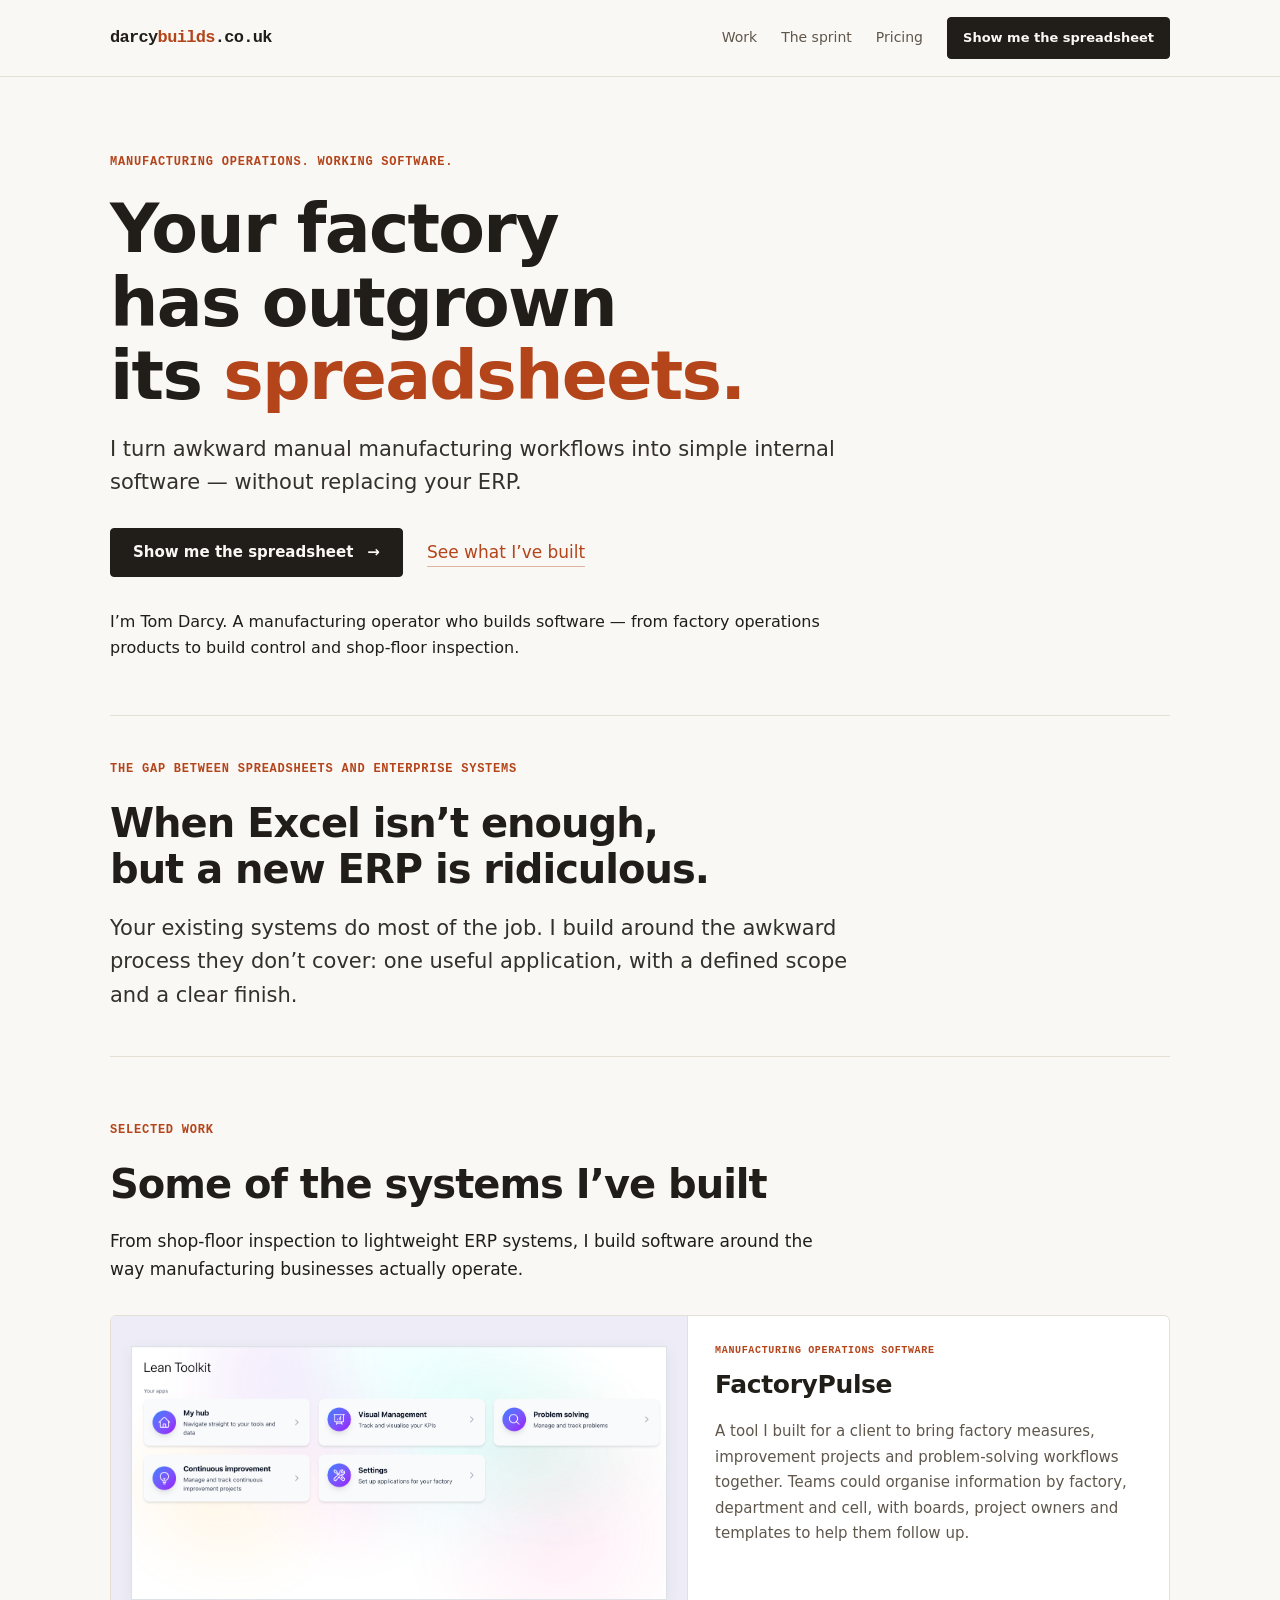
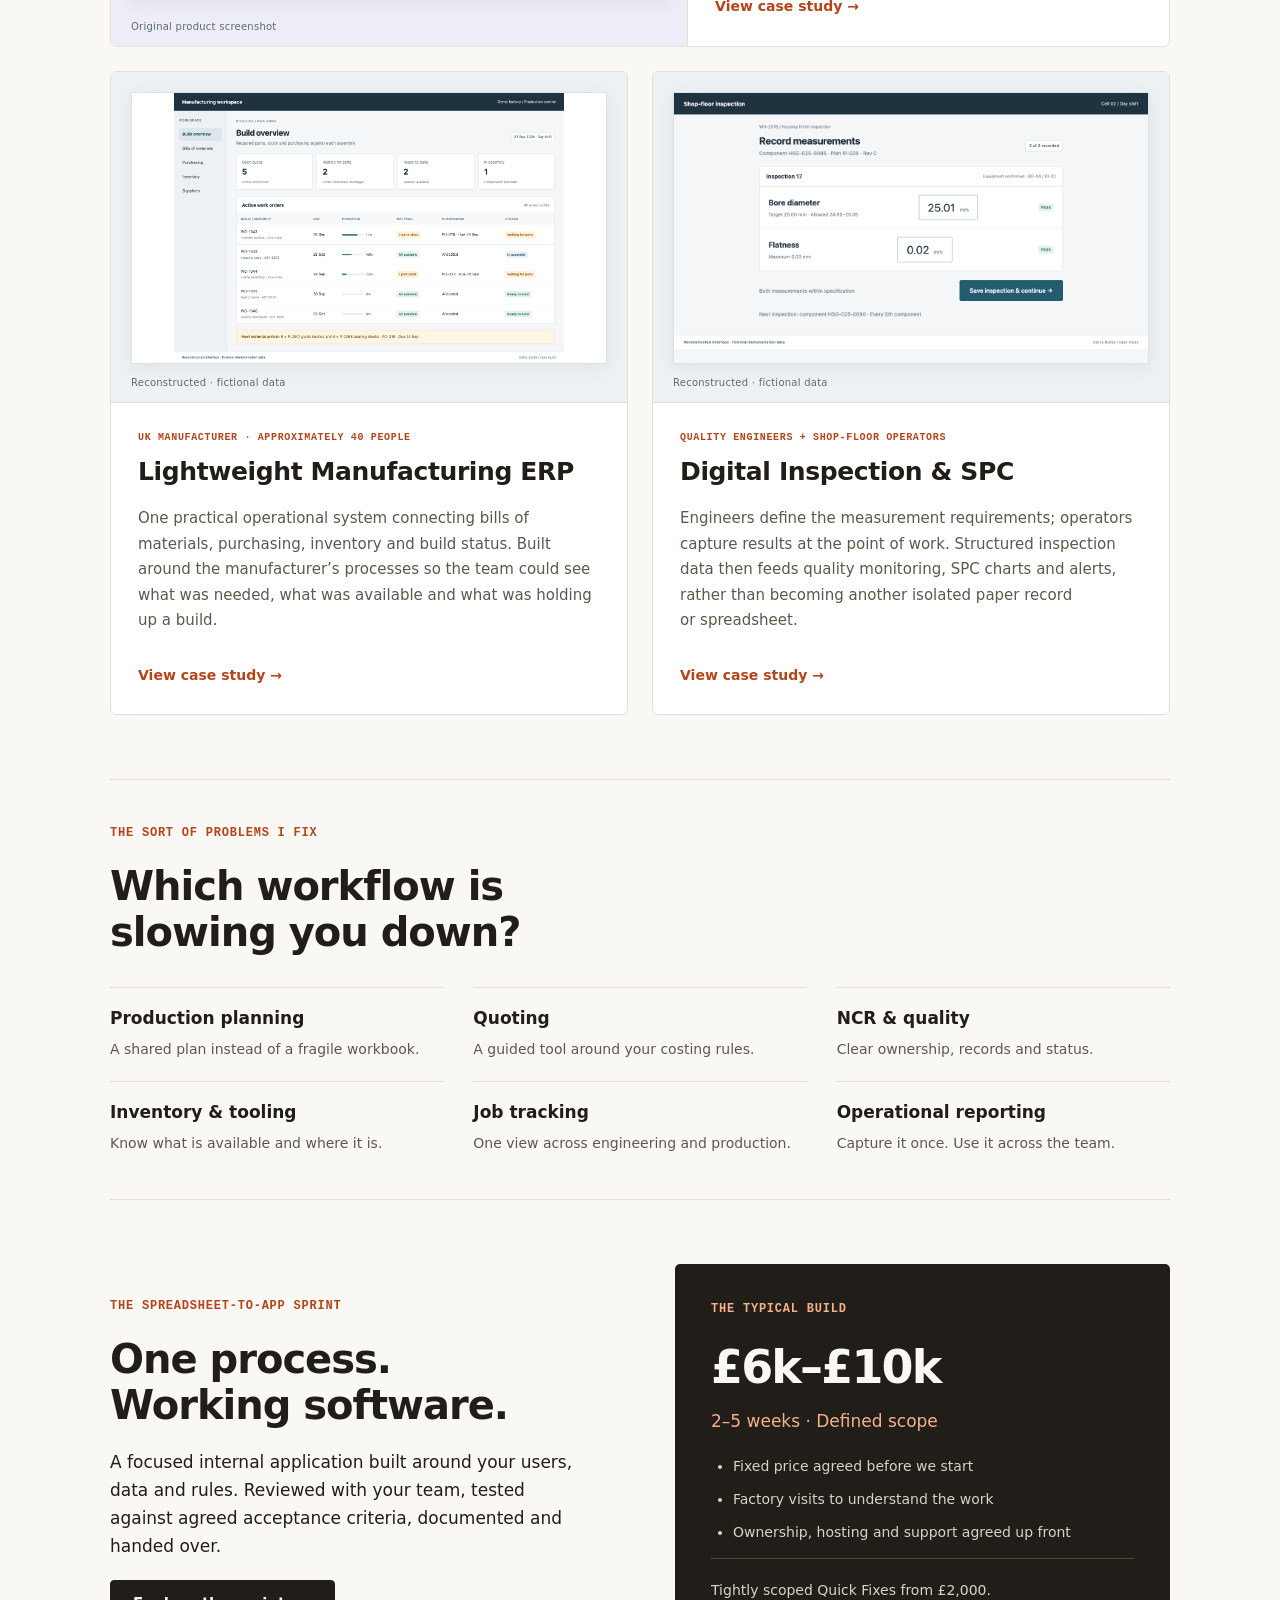
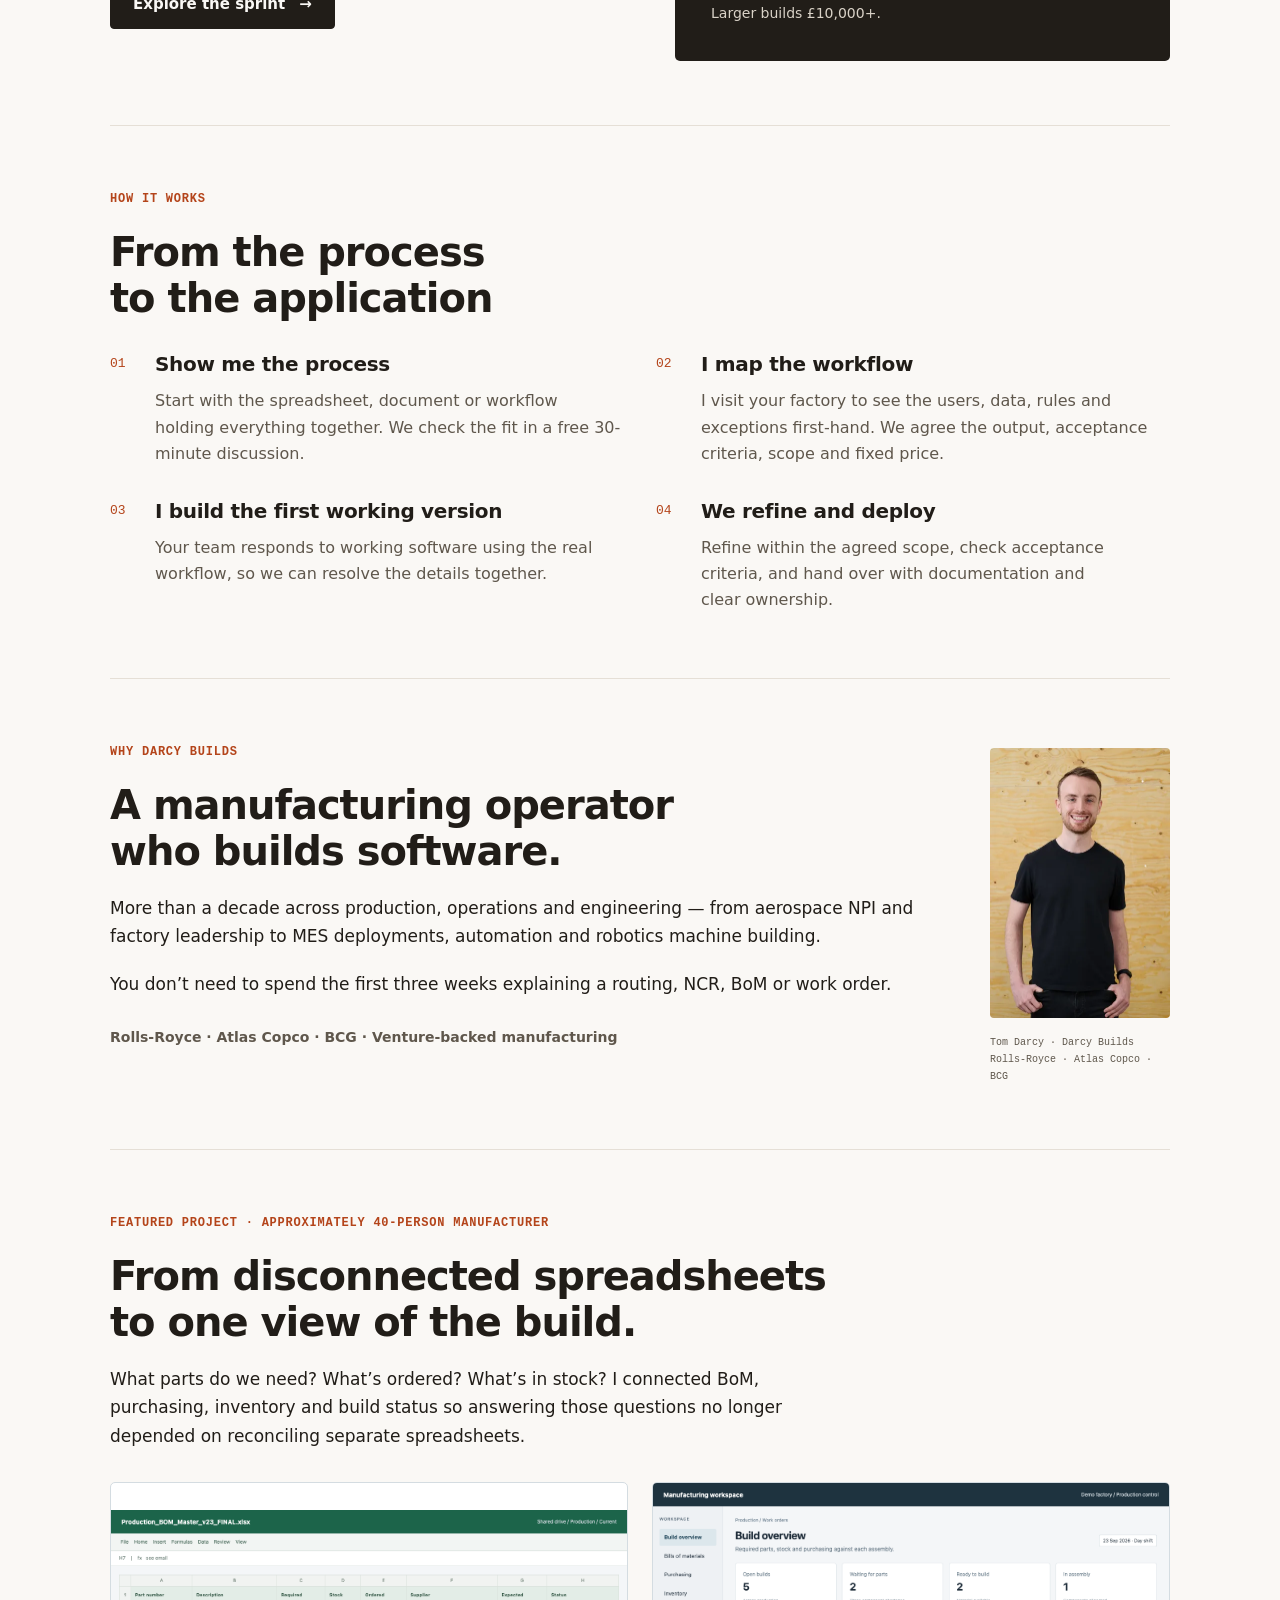
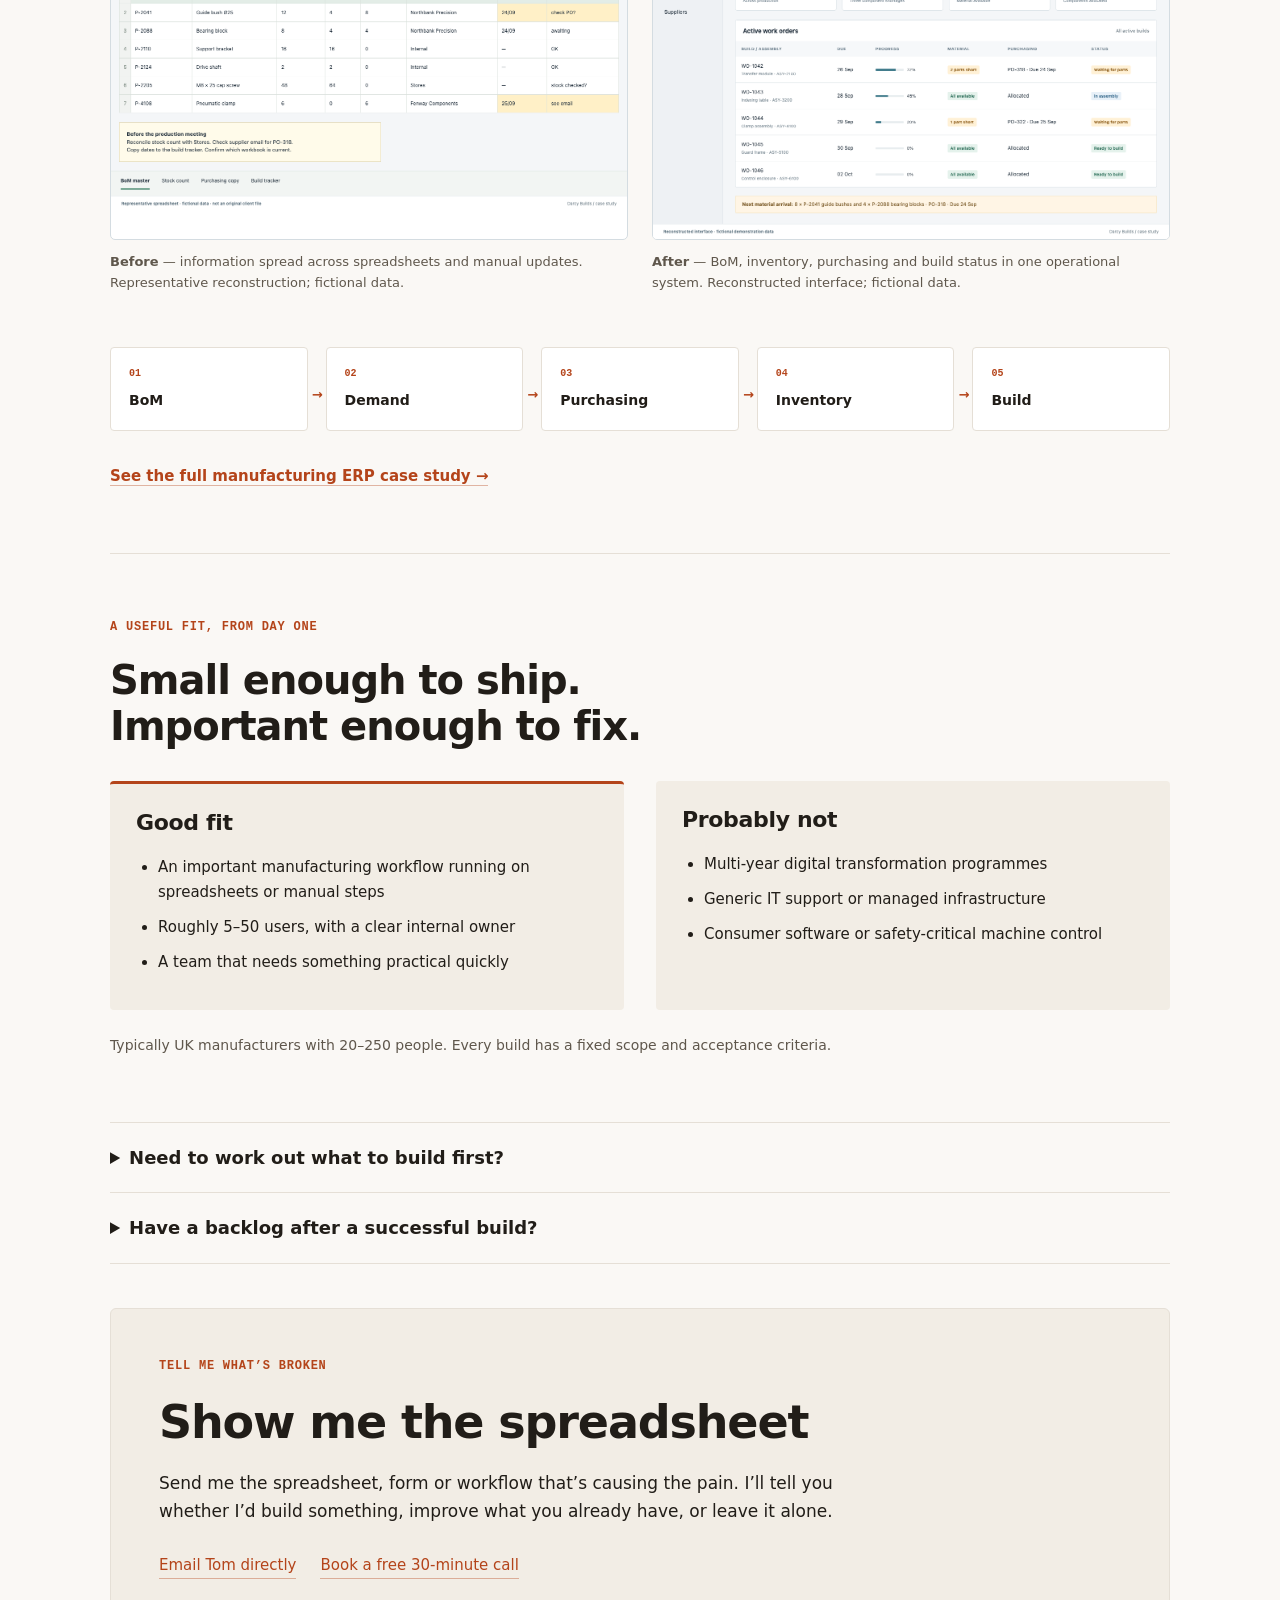
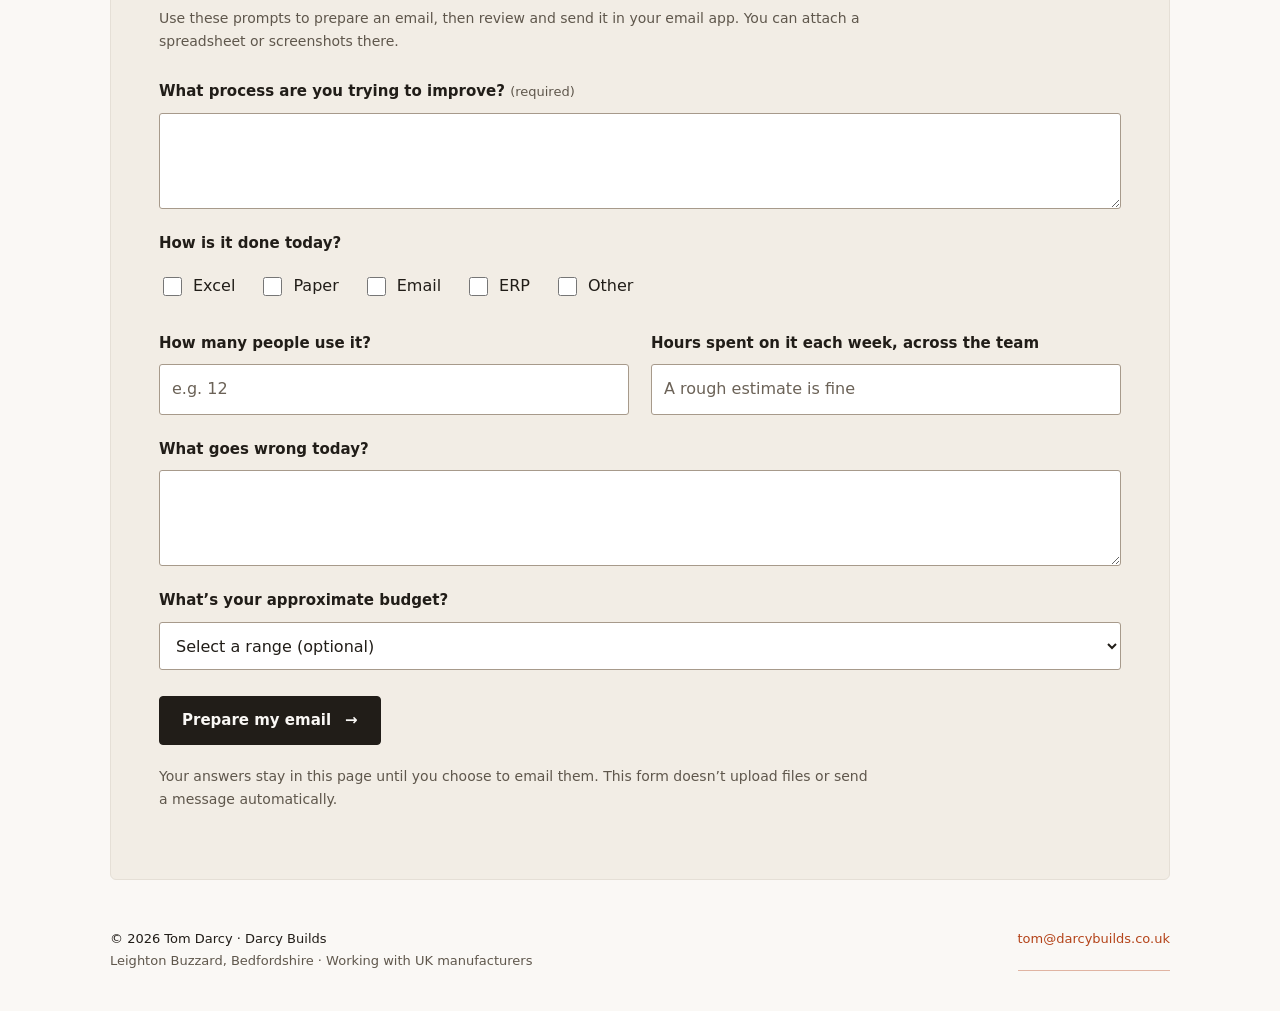
==== commit 78dc45a7: "Refine client-focused copy and update offers across the site" ====
--- a/index.html
+++ b/index.html
@@ -6,7 +6,7 @@
     <title>Darcy Builds — your factory has outgrown its spreadsheets</title>
     <meta
       name="description"
-      content="Turn awkward manufacturing workflows into simple internal software, without replacing your ERP. Fixed-scope spreadsheet-to-app sprints from £4,500, built by Tom Darcy."
+      content="Turn awkward manufacturing workflows into simple internal software, without replacing your ERP. Fixed-scope spreadsheet-to-app sprints from £2,000, built by Tom Darcy."
     />
     <meta name="robots" content="index, follow" />
     <meta name="author" content="Tom Darcy" />
@@ -113,7 +113,7 @@
             "image": "https://darcybuilds.co.uk/og-image.png",
             "logo": "https://darcybuilds.co.uk/favicon.svg",
             "email": "tom@darcybuilds.co.uk",
-            "priceRange": "GBP 4500-15000+",
+            "priceRange": "GBP 2000-10000+",
             "address": {
               "@type": "PostalAddress",
               "addressLocality": "Leighton Buzzard",
@@ -154,7 +154,7 @@
                   "priceSpecification": {
                     "@type": "PriceSpecification",
                     "priceCurrency": "GBP",
-                    "minPrice": 4500
+                    "minPrice": 2000
                   }
                 },
                 {
@@ -163,8 +163,8 @@
                   "priceSpecification": {
                     "@type": "PriceSpecification",
                     "priceCurrency": "GBP",
-                    "minPrice": 8000,
-                    "maxPrice": 12000
+                    "minPrice": 6000,
+                    "maxPrice": 10000
                   }
                 },
                 {
@@ -173,7 +173,7 @@
                   "priceSpecification": {
                     "@type": "PriceSpecification",
                     "priceCurrency": "GBP",
-                    "minPrice": 15000
+                    "minPrice": 10000
                   }
                 },
                 {
@@ -301,10 +301,11 @@
                 <p class="eyebrow">Manufacturing operations software</p>
                 <h3>FactoryPulse</h3>
                 <p>
-                  A full software product for structuring factory data, visual
-                  management and improvement workflows. Developed from scratch
-                  and later sold to a client — a manufacturing product that
-                  progressed beyond a prototype.
+                  A tool I built for a client to bring factory measures,
+                  improvement projects and problem-solving workflows together.
+                  Teams could organise information by factory, department and
+                  cell, with boards, project owners and templates to help them
+                  follow up.
                 </p>
                 <span class="work-link"
                   >View case study <span aria-hidden="true">→</span></span
@@ -421,16 +422,15 @@
         </div>
         <div class="sprint-price">
           <p class="eyebrow">The typical build</p>
-          <p class="price-range">£8k–£12k</p>
-          <p class="price-duration">2–3 weeks · Defined scope</p>
+          <p class="price-range">£6k–£10k</p>
+          <p class="price-duration">2–5 weeks · Defined scope</p>
           <ul>
             <li>Fixed price agreed before we start</li>
-            <li>Mostly remote delivery</li>
+            <li>Factory visits to understand the work</li>
             <li>Ownership, hosting and support agreed up front</li>
           </ul>
           <p class="small-text">
-            Tightly scoped Quick Fixes from £4,500.<br />Larger builds from
-            £15,000 where justified.
+            Tightly scoped Quick Fixes from £2,000.<br />Larger builds £10,000+.
           </p>
         </div>
       </section>
@@ -451,8 +451,9 @@
           <li>
             <h3>I map the workflow</h3>
             <p>
-              Users, data, rules, exceptions and integrations. We agree the
-              output, acceptance criteria, scope and fixed price.
+              I visit your factory to see the users, data, rules and exceptions
+              first-hand. We agree the output, acceptance criteria, scope and
+              fixed price.
             </p>
           </li>
           <li>
@@ -466,8 +467,7 @@
             <h3>We refine and deploy</h3>
             <p>
               Refine within the agreed scope, check acceptance criteria, and
-              hand over with documentation and clear ownership. New features
-              become another sprint.
+              hand over with documentation and clear ownership.
             </p>
           </li>
         </ol>
@@ -536,7 +536,6 @@
             <figcaption>
               <strong>Before</strong> — information spread across spreadsheets
               and manual updates. Representative reconstruction; fictional data.
-              <span class="image-hint">Select image to view full size.</span>
             </figcaption>
           </figure>
           <figure class="evidence">
@@ -556,7 +555,6 @@
               <strong>After</strong> — BoM, inventory, purchasing and build
               status in one operational system. Reconstructed interface;
               fictional data.
-              <span class="image-hint">Select image to view full size.</span>
             </figcaption>
           </figure>
         </div>
@@ -586,14 +584,13 @@
                 manual steps
               </li>
               <li>Roughly 5–50 users, with a clear internal owner</li>
-              <li>An existing ERP that doesn’t cover the process</li>
+
               <li>A team that needs something practical quickly</li>
             </ul>
           </div>
           <div>
             <h3>Probably not</h3>
             <ul>
-              <li>ERP or enterprise system-of-record replacement</li>
               <li>Multi-year digital transformation programmes</li>
               <li>Generic IT support or managed infrastructure</li>
               <li>Consumer software or safety-critical machine control</li>
@@ -602,7 +599,7 @@
         </div>
         <p class="small-text muted">
           Typically UK manufacturers with 20–250 people. Every build has a fixed
-          scope and acceptance criteria; changes become another sprint.
+          scope and acceptance criteria.
         </p>
       </section>
       <div class="secondary-offers">
@@ -623,10 +620,8 @@
           <summary>Have a backlog after a successful build?</summary>
           <p>
             <strong>Manufacturing Software Partner.</strong> Reserved
-            improvement capacity: £3,000/month for approximately 2 days, or
-            £5,000/month for approximately 4 days. Minimum three months. An
-            agreed backlog and scheduled work, with no general availability or
-            on-call support.
+            improvement capacity: £1,000/month for 3 reserved days, or
+            £2,000/month for 7 reserved days. Minimum three months.
           </p>
         </details>
       </div>
--- a/styles.css
+++ b/styles.css
@@ -952,25 +952,19 @@
   font-size: 13px;
   line-height: 1.6;
 }
-.image-hint {
-  display: block;
-  font-size: 11px;
-  margin-top: 4px;
-}
 .before-after {
   display: grid;
-  grid-template-columns: 0.8fr 1.2fr;
+  grid-template-columns: repeat(2, minmax(0, 1fr));
   gap: 24px;
   align-items: start;
 }
-.before-after .evidence:first-child {
-  padding-top: 26px;
-}
 .before-after .image-link {
   background: #fff;
+  aspect-ratio: 1280 / 885;
 }
 .before-after img {
-  aspect-ratio: 1.75;
+  width: 100%;
+  height: 100%;
   object-fit: contain;
 }
 .workflow {
@@ -1139,9 +1133,6 @@
   .about-builder .portrait {
     width: 160px;
   }
-  .before-after .evidence:first-child {
-    padding-top: 0;
-  }
   .workflow {
     flex-wrap: wrap;
     gap: 14px;
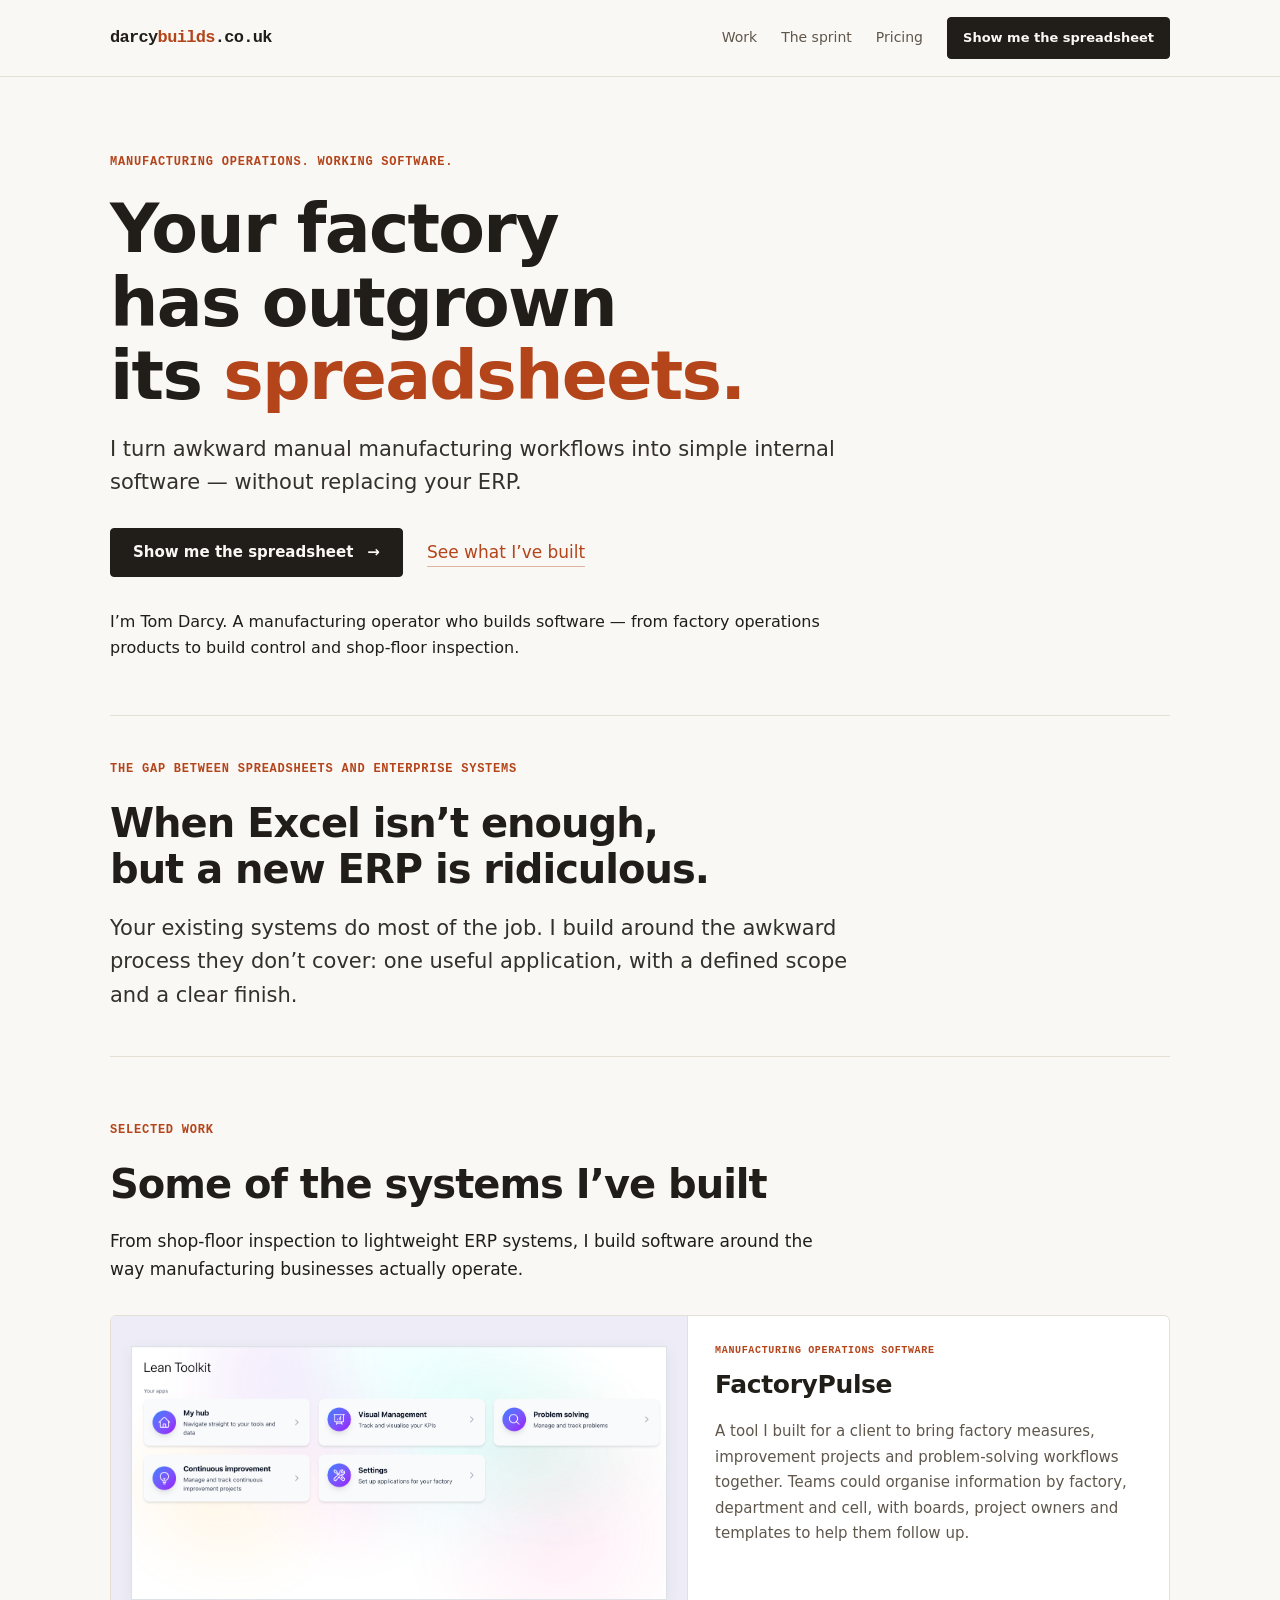
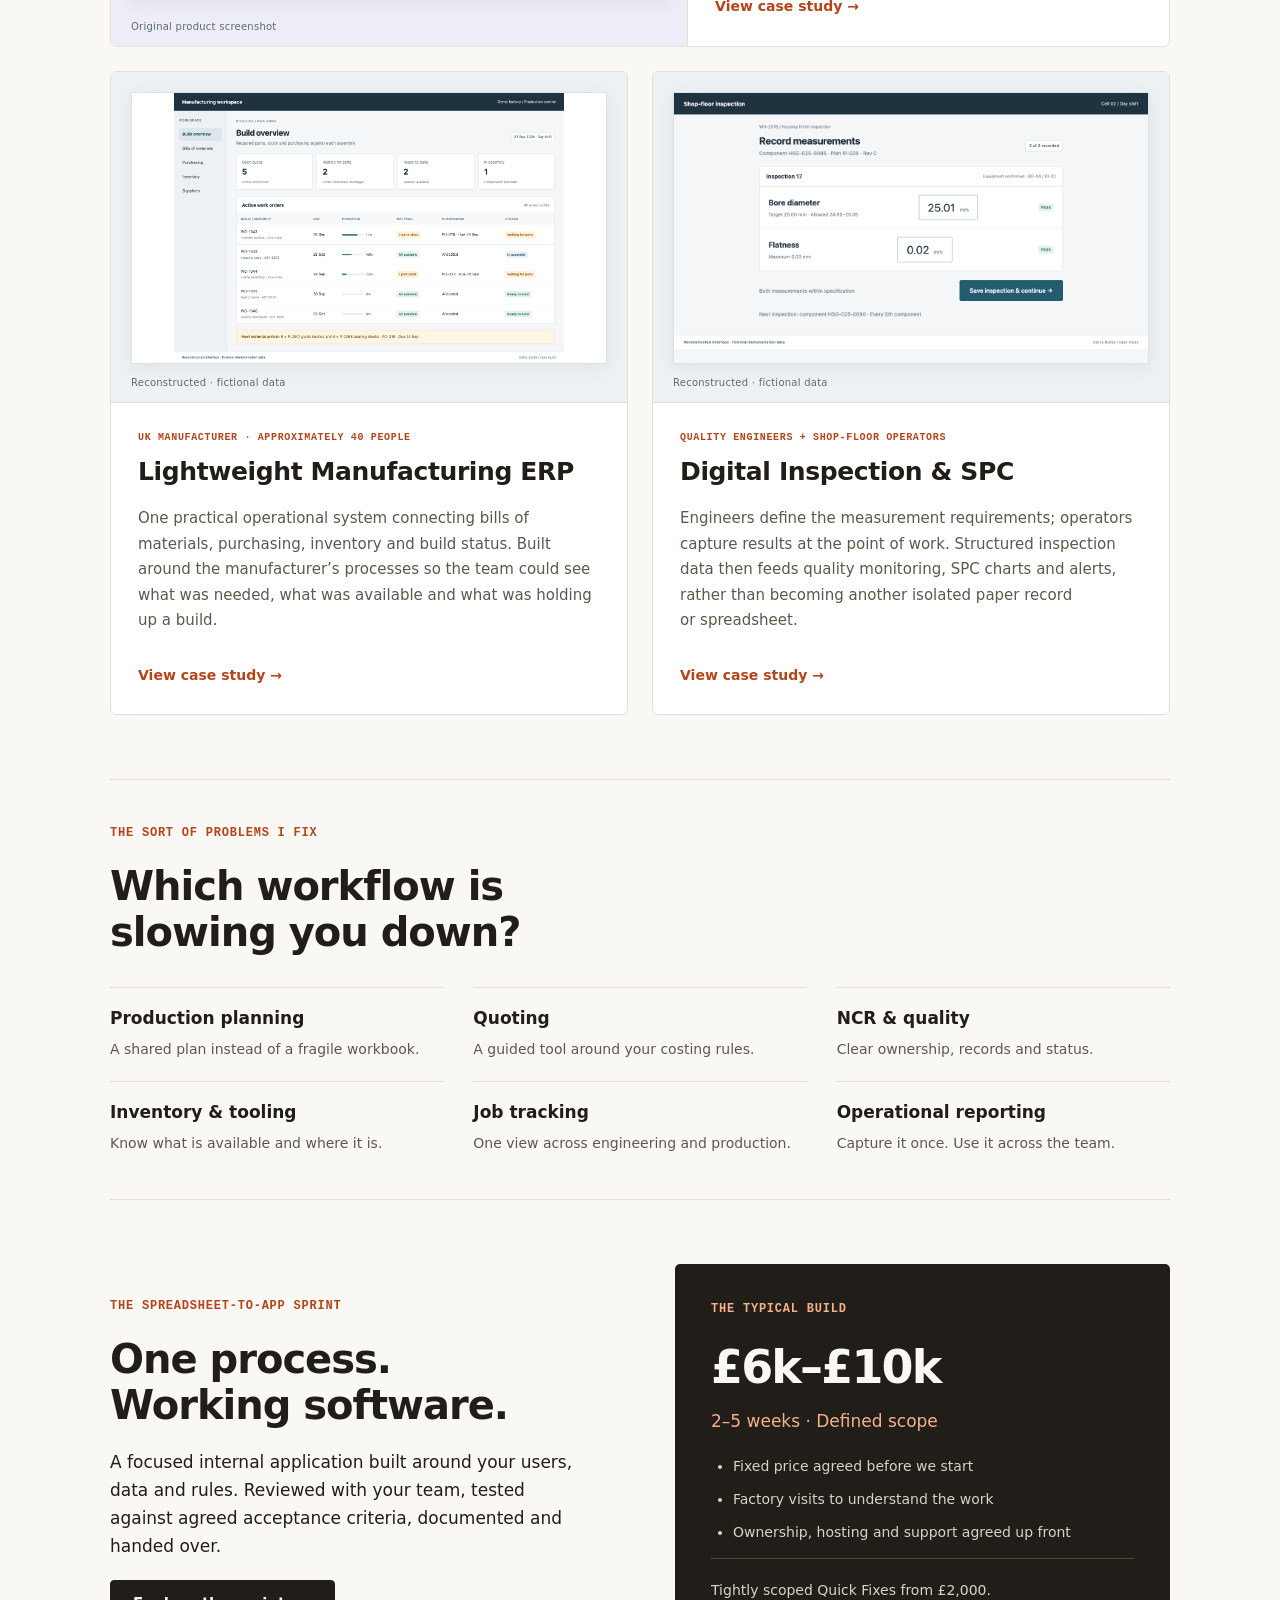
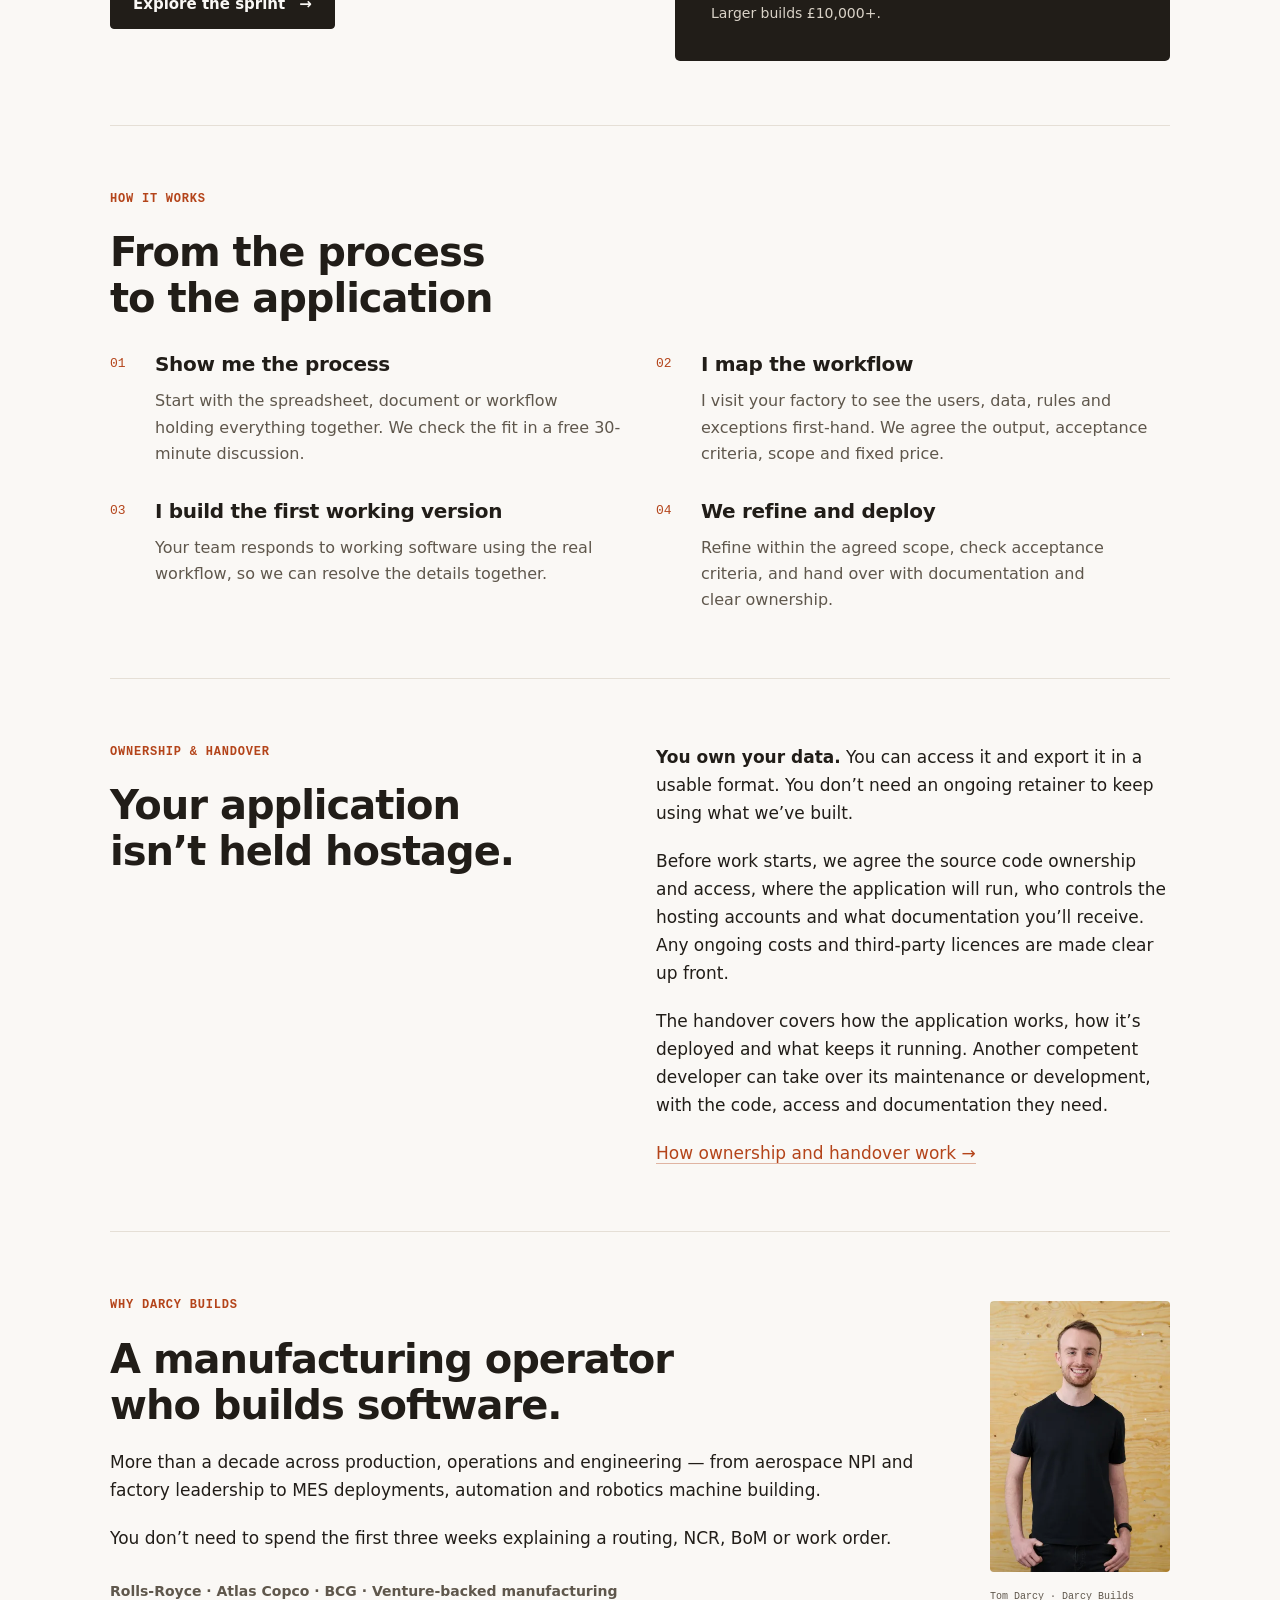
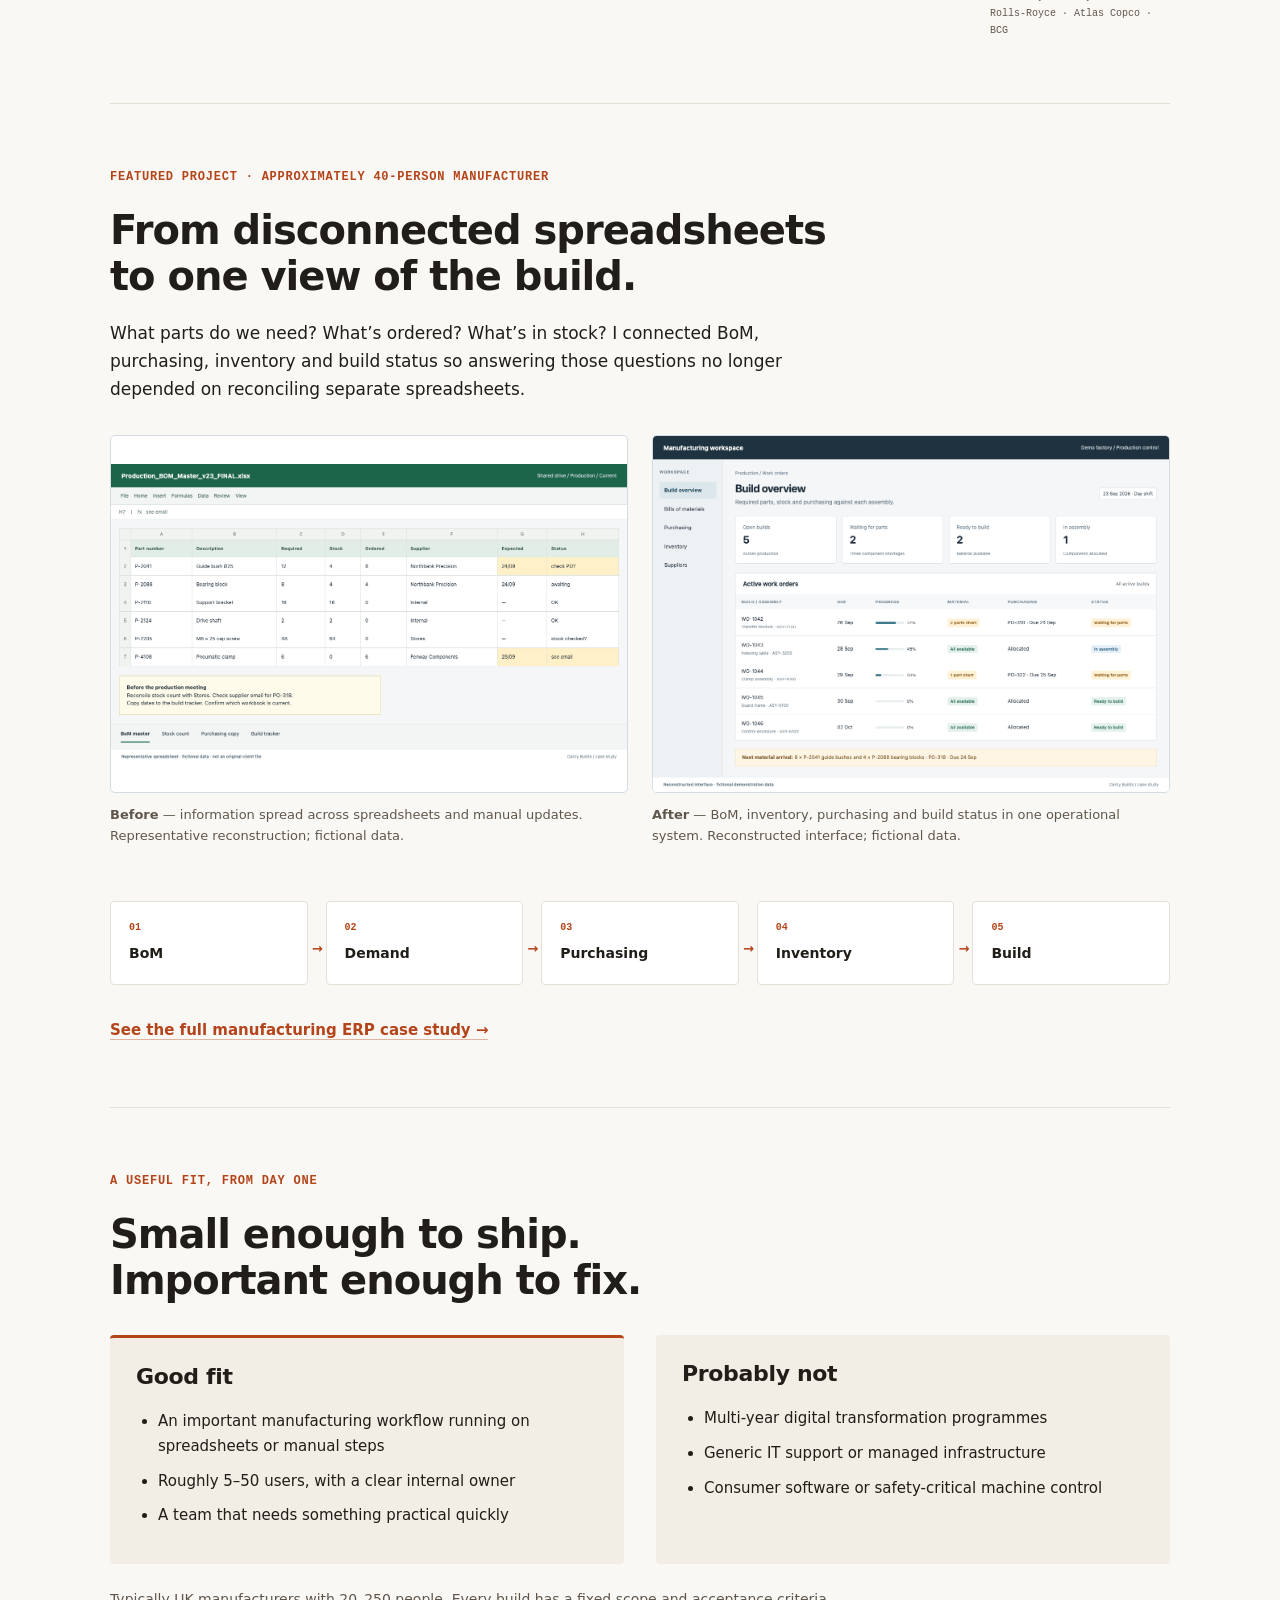
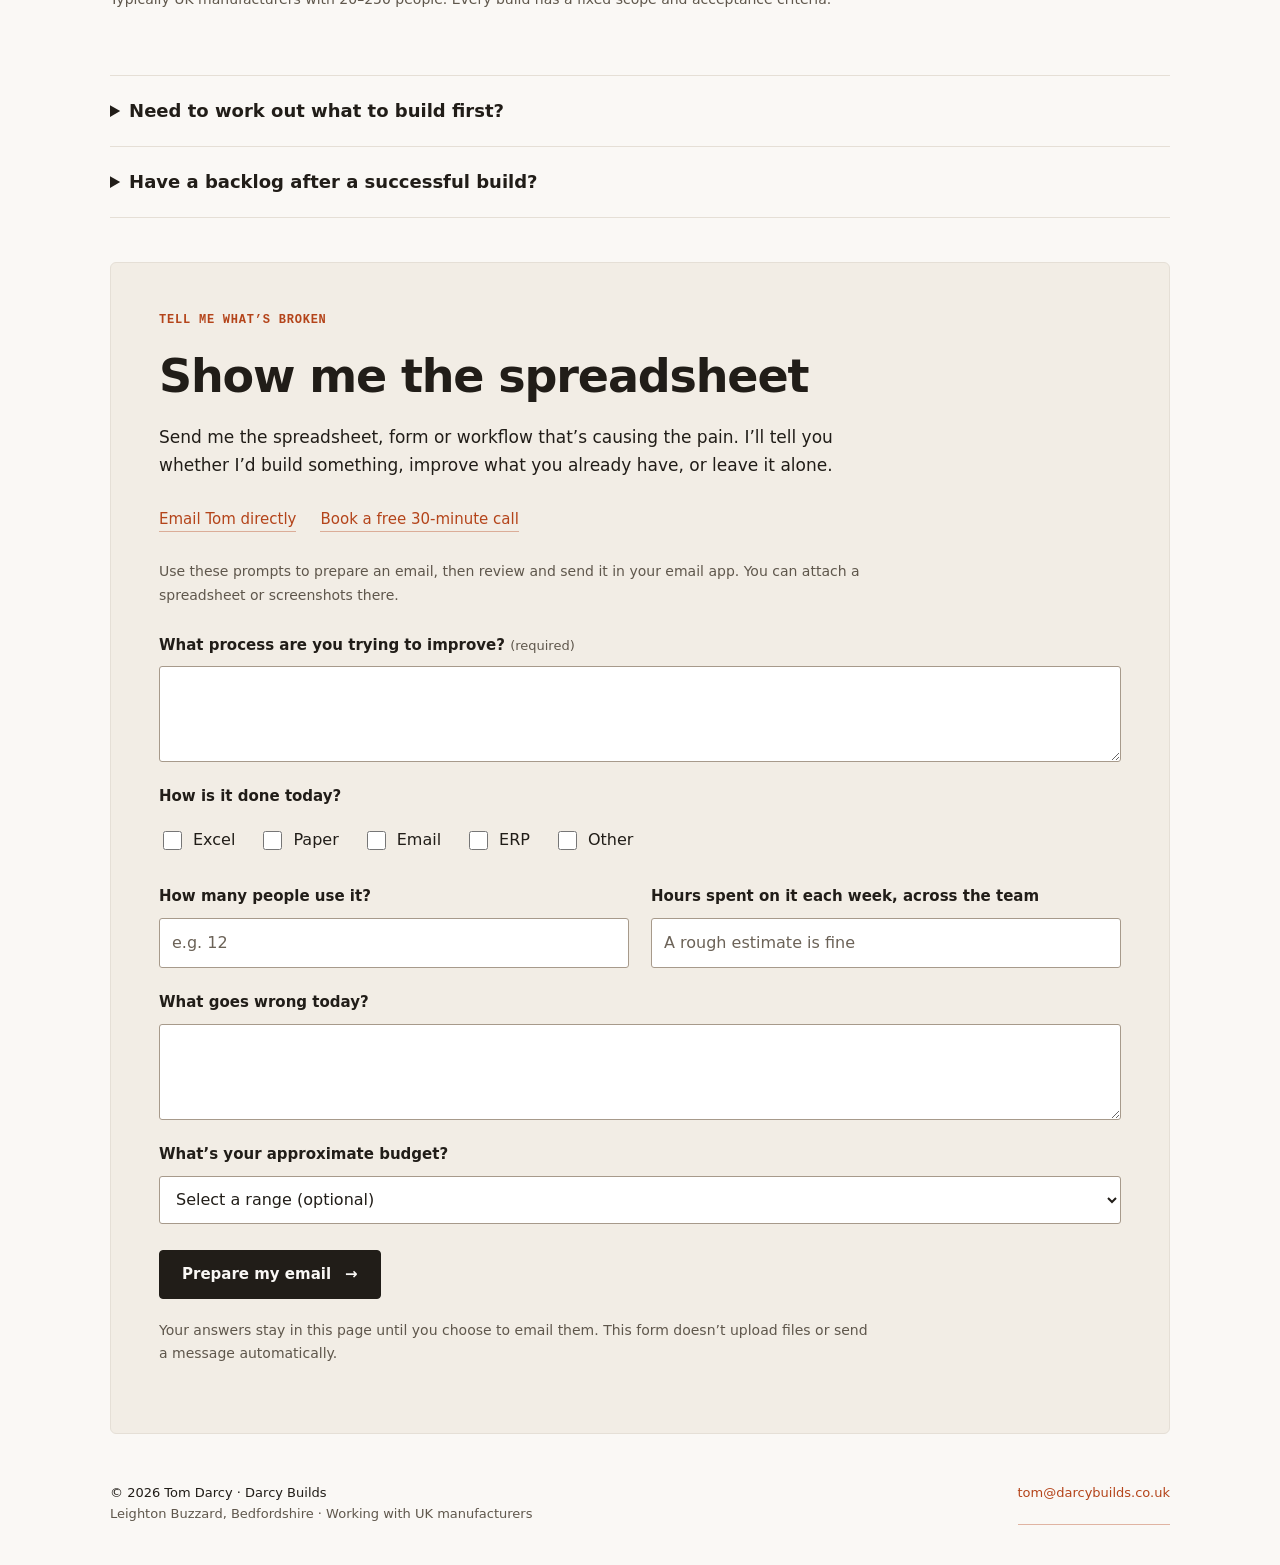
==== commit 6438eb56: "Explain application ownership and developer handover" ====
--- a/index.html
+++ b/index.html
@@ -472,6 +472,35 @@
           </li>
         </ol>
       </section>
+      <section id="ownership" class="section two-col">
+        <div>
+          <p class="eyebrow">Ownership &amp; handover</p>
+          <h2>Your application isn’t held hostage.</h2>
+        </div>
+        <div>
+          <p>
+            <strong>You own your data.</strong> You can access it and export it
+            in a usable format. You don’t need an ongoing retainer to keep using
+            what we’ve built.
+          </p>
+          <p>
+            Before work starts, we agree the source code ownership and access,
+            where the application will run, who controls the hosting accounts
+            and what documentation you’ll receive. Any ongoing costs and
+            third-party licences are made clear up front.
+          </p>
+          <p>
+            The handover covers how the application works, how it’s deployed and
+            what keeps it running. Another competent developer can take over its
+            maintenance or development, with the code, access and documentation
+            they need.
+          </p>
+          <a href="/spreadsheet-to-app/#ownership"
+            >How ownership and handover work
+            <span aria-hidden="true">→</span></a
+          >
+        </div>
+      </section>
       <section id="about" class="section about-builder">
         <div>
           <p class="eyebrow">Why Darcy Builds</p>
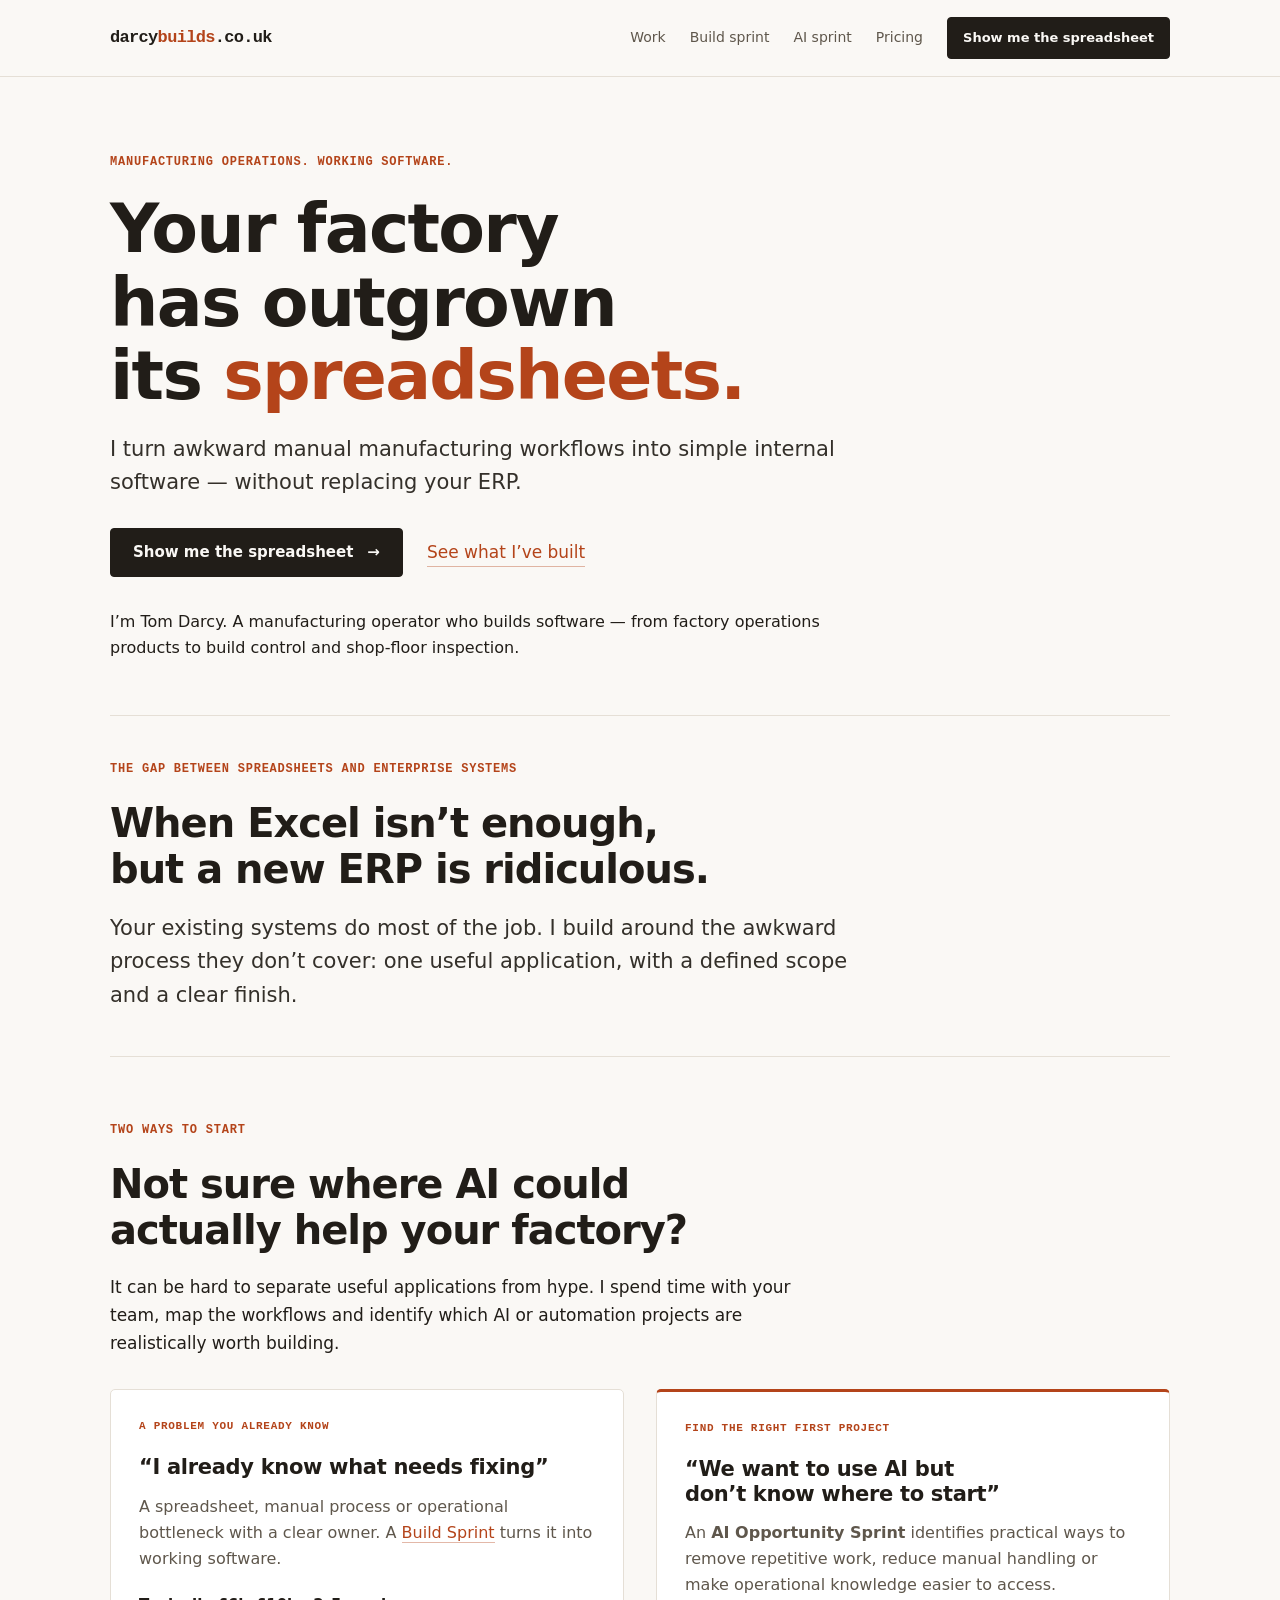
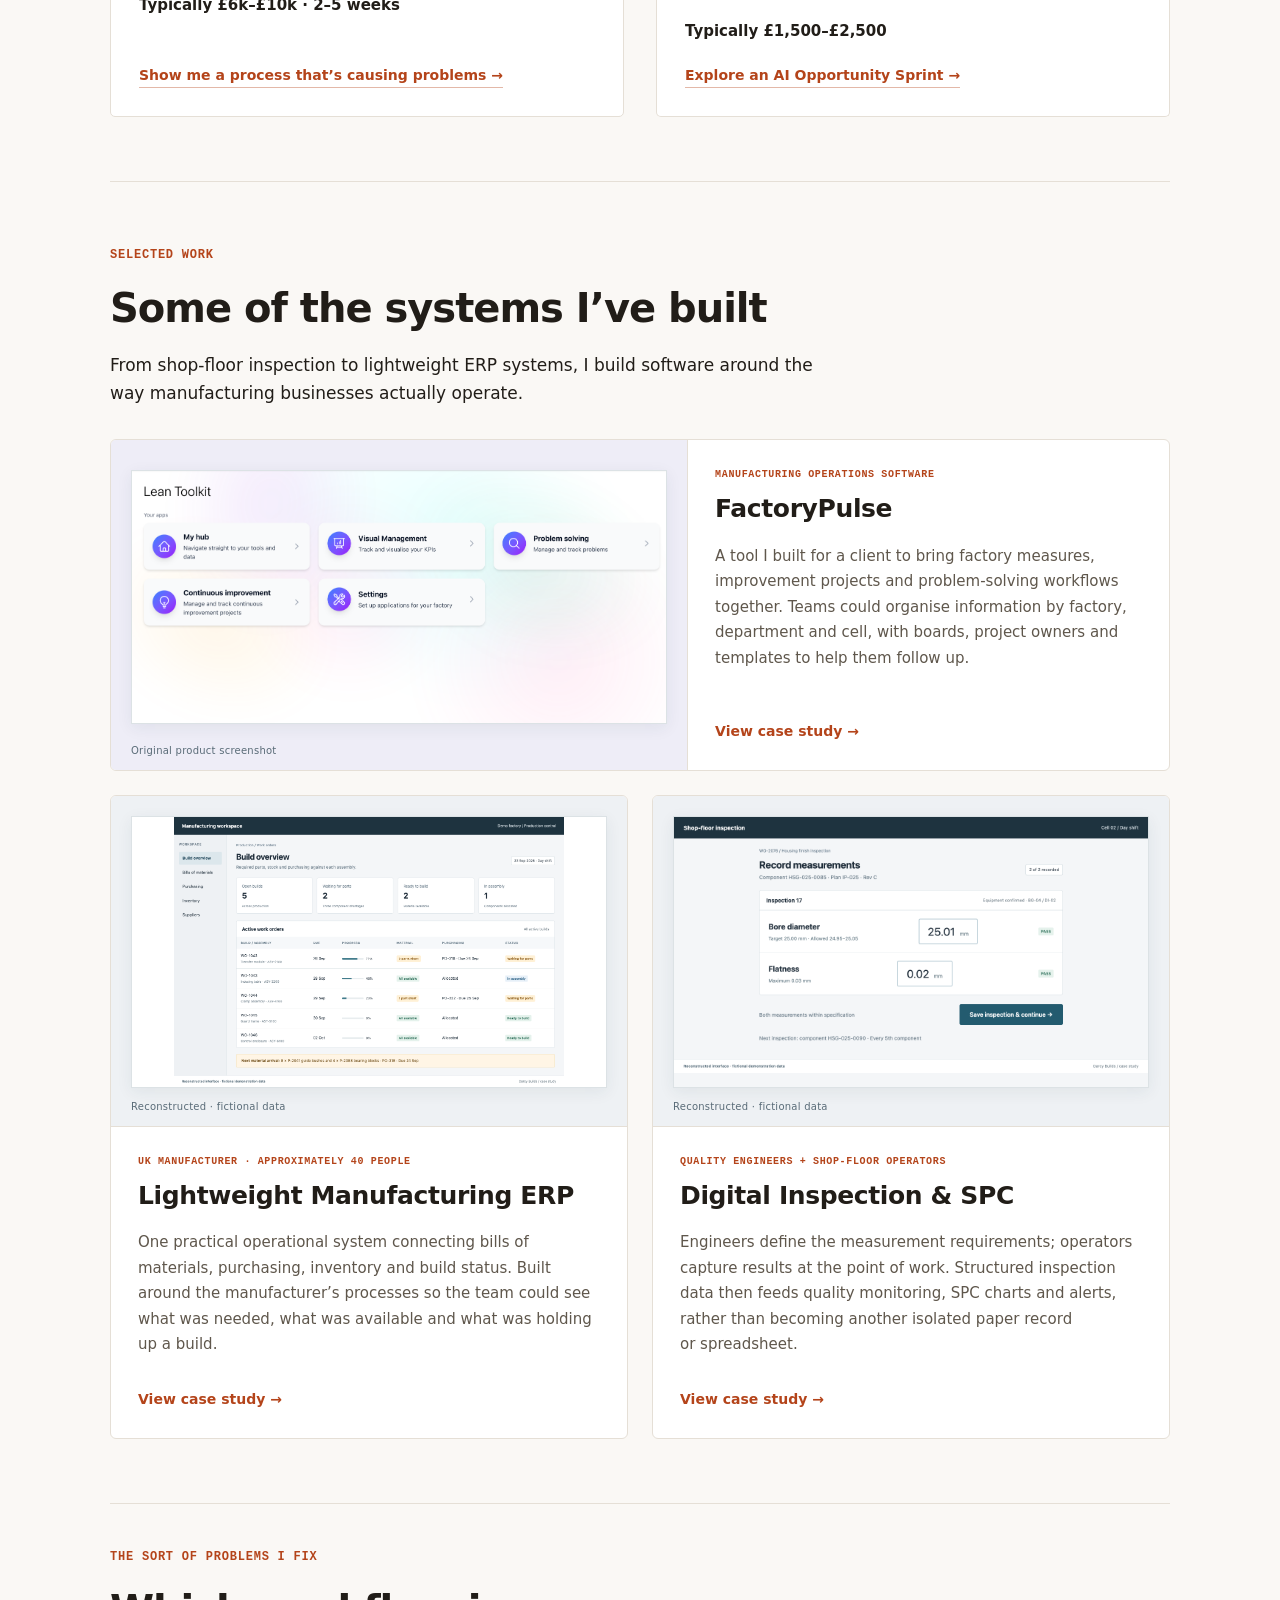
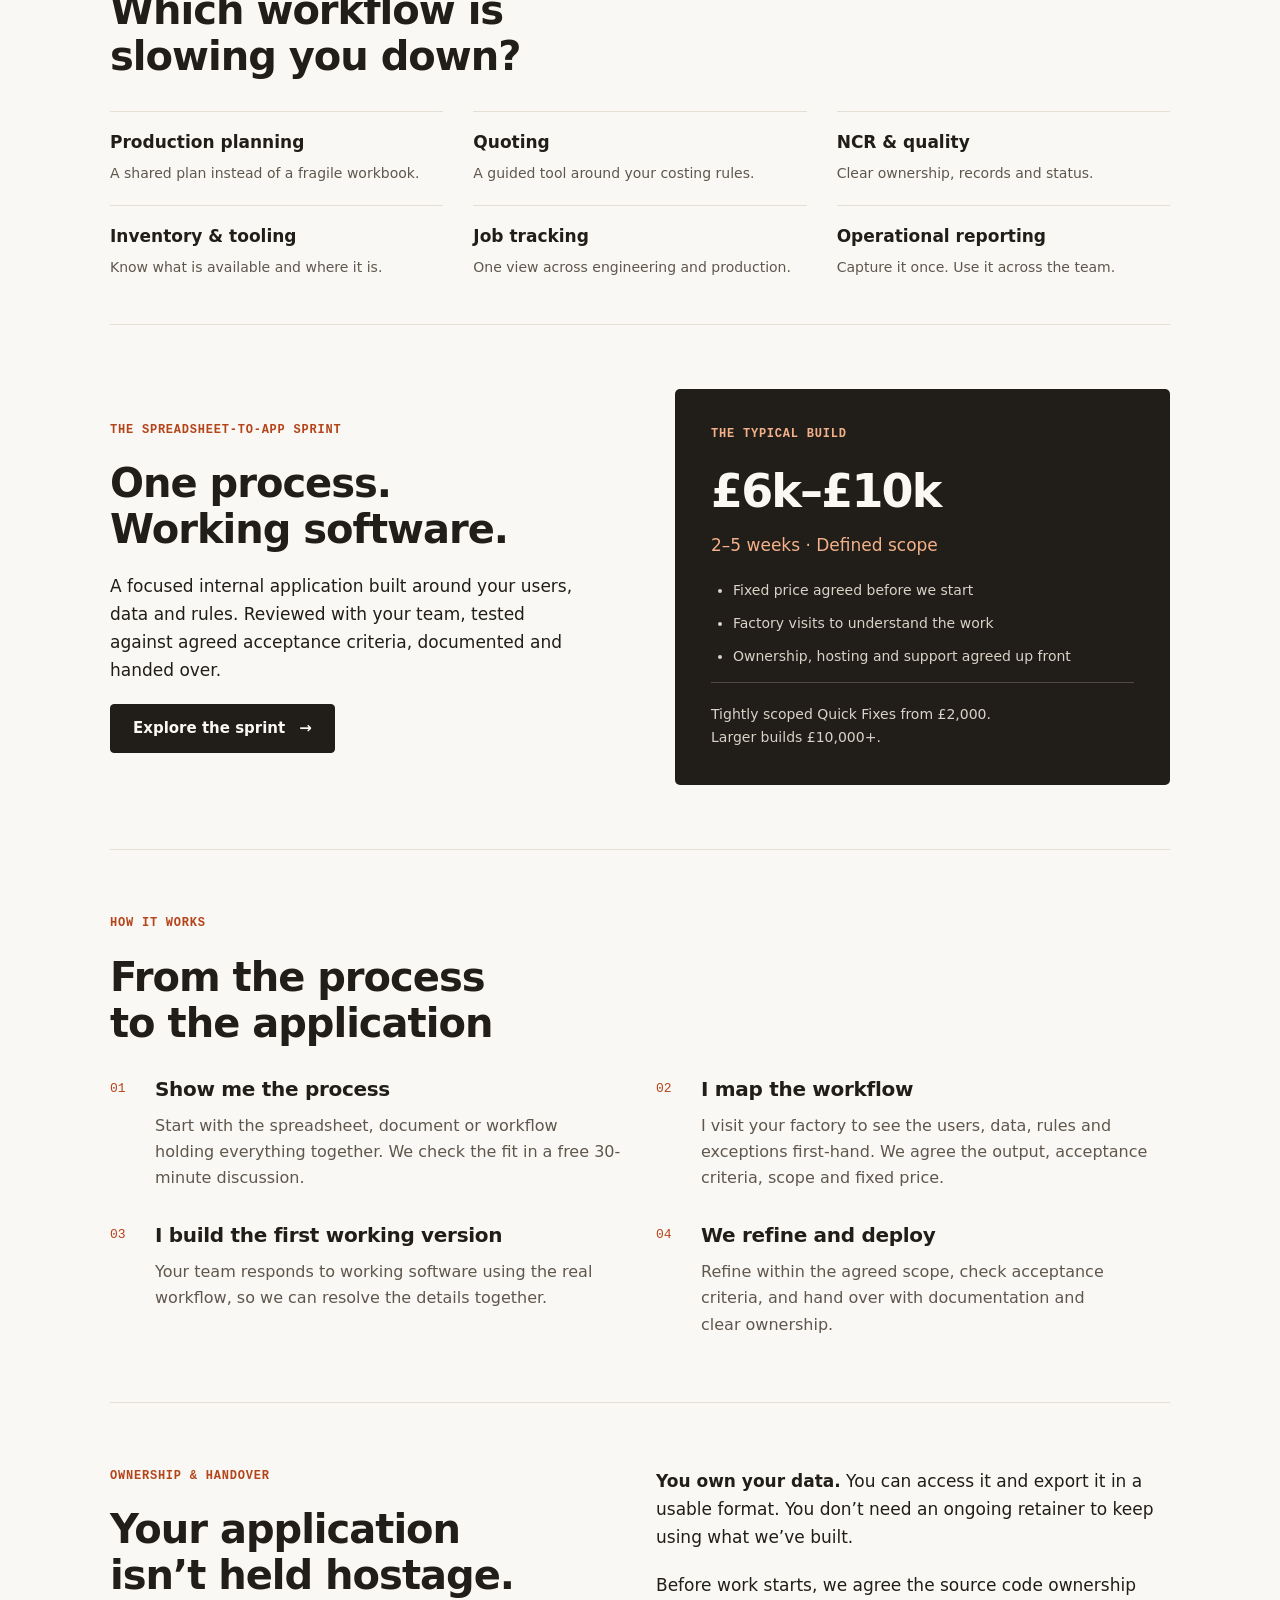
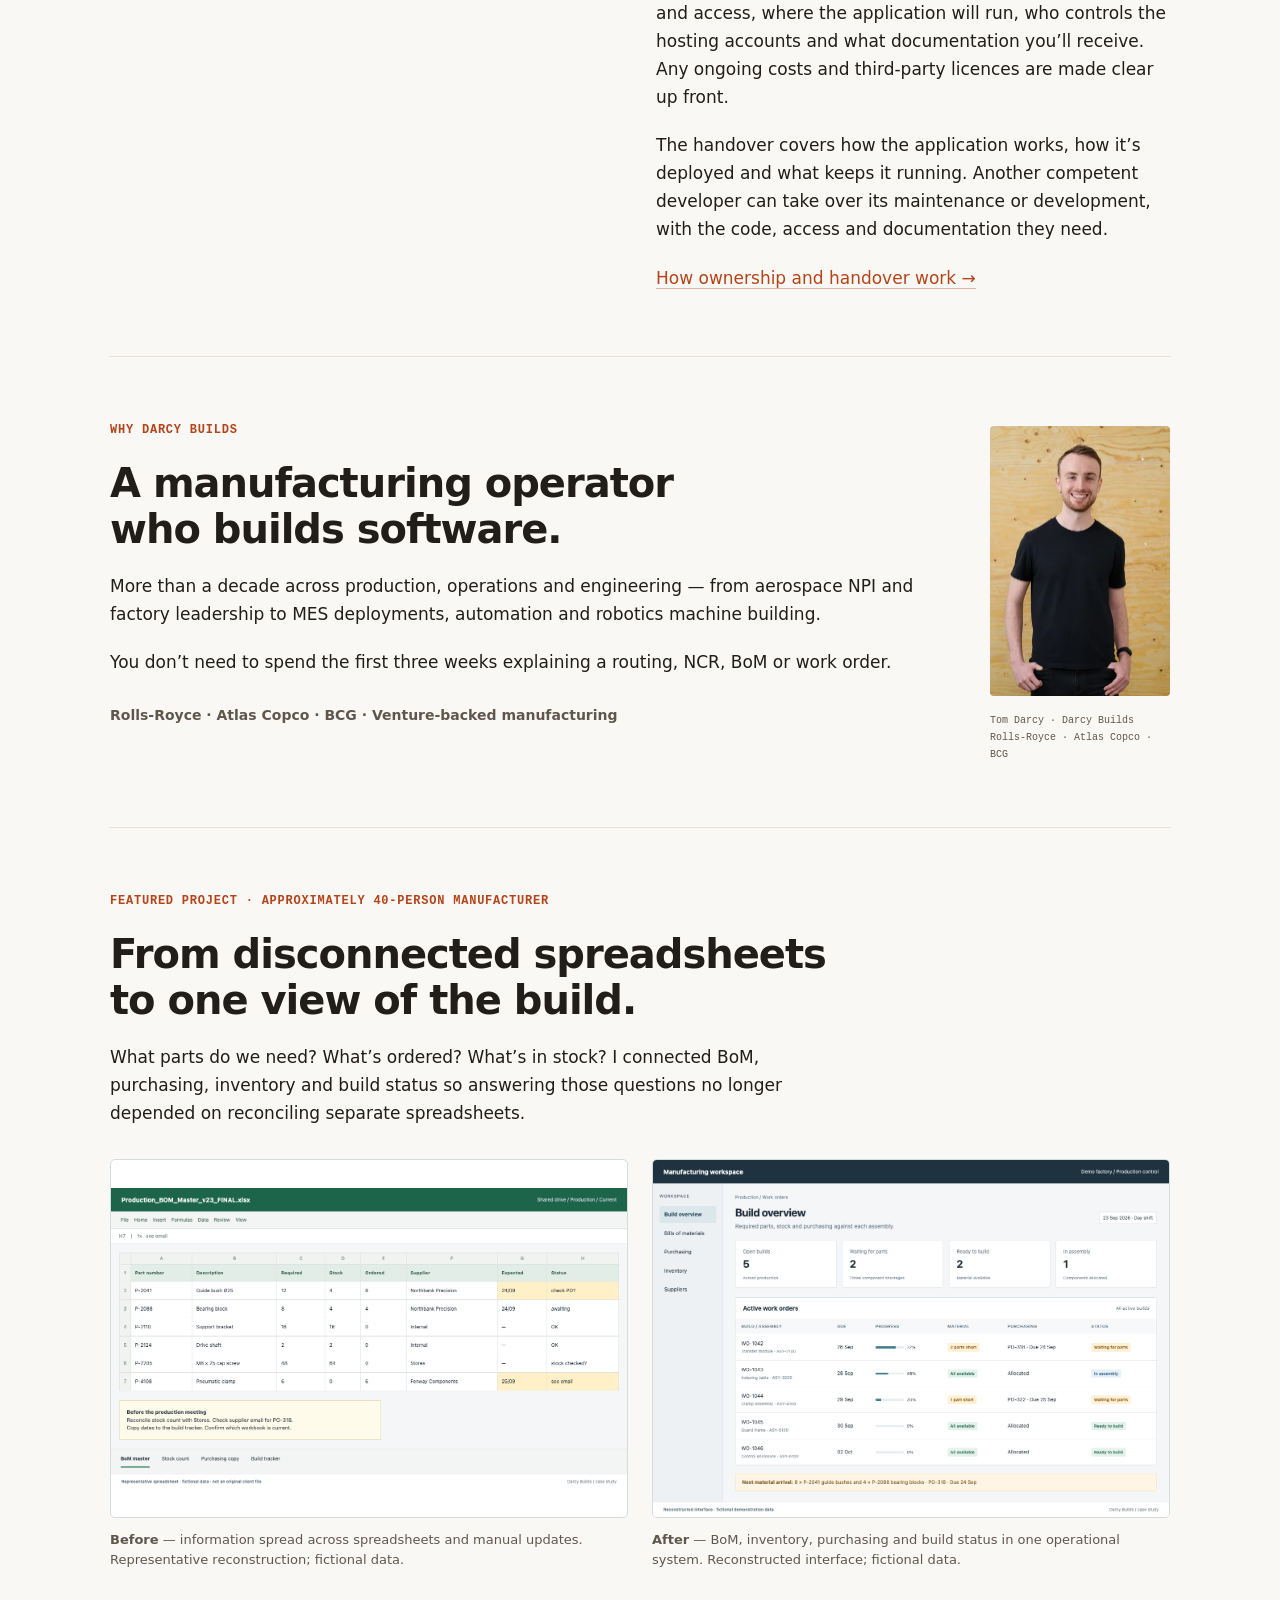
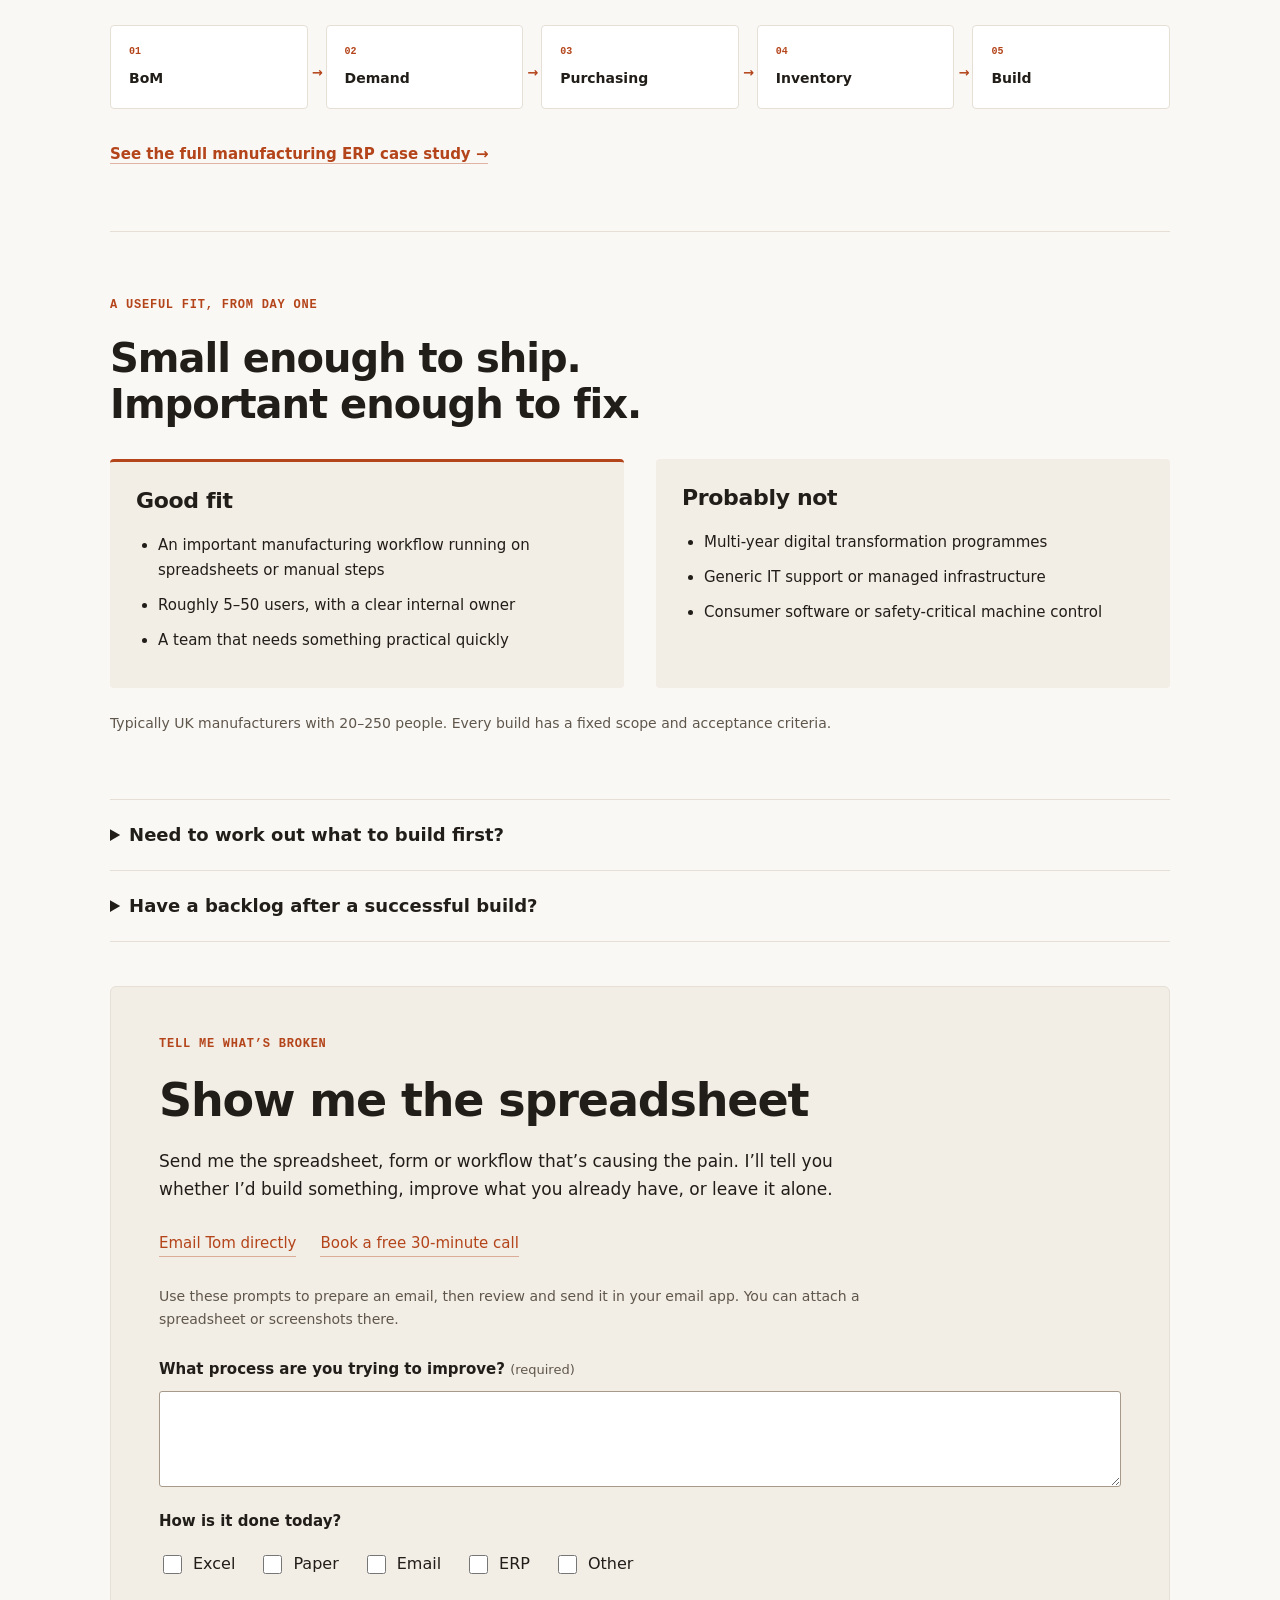
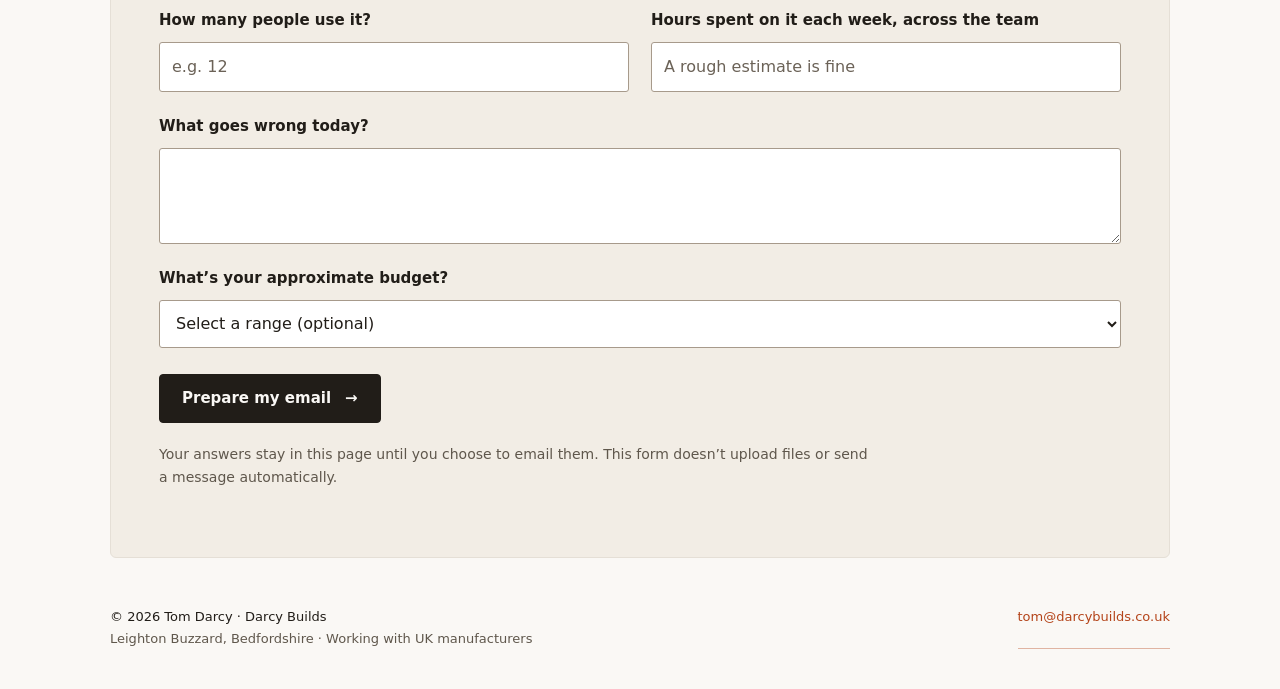
==== commit 78b87519: "Add AI Opportunity Sprint for manufacturers" ====
--- a/index.html
+++ b/index.html
@@ -113,7 +113,7 @@
             "image": "https://darcybuilds.co.uk/og-image.png",
             "logo": "https://darcybuilds.co.uk/favicon.svg",
             "email": "tom@darcybuilds.co.uk",
-            "priceRange": "GBP 2000-10000+",
+            "priceRange": "GBP 1500-10000+",
             "address": {
               "@type": "PostalAddress",
               "addressLocality": "Leighton Buzzard",
@@ -185,6 +185,17 @@
                     "minPrice": 2500,
                     "maxPrice": 2500
                   }
+                },
+                {
+                  "@type": "Offer",
+                  "name": "AI Opportunity Sprint for Manufacturers",
+                  "url": "https://darcybuilds.co.uk/ai-opportunity-sprint/",
+                  "priceSpecification": {
+                    "@type": "PriceSpecification",
+                    "priceCurrency": "GBP",
+                    "minPrice": 1500,
+                    "maxPrice": 2500
+                  }
                 }
               ]
             }
@@ -235,7 +246,8 @@
         >
         <nav aria-label="Main navigation">
           <a class="nav-extra" href="/#work">Work</a
-          ><a class="nav-extra" href="/spreadsheet-to-app/">The sprint</a
+          ><a class="nav-extra" href="/spreadsheet-to-app/">Build sprint</a
+          ><a class="nav-extra" href="/ai-opportunity-sprint/">AI sprint</a
           ><a class="nav-extra" href="/#services">Pricing</a
           ><a class="button small" href="#contact">Show me the spreadsheet</a>
         </nav>
@@ -272,6 +284,48 @@
           process they don’t cover: one useful application, with a defined scope
           and a clear finish.
         </p>
+      </section>
+      <section id="starting-points" class="section">
+        <div class="section-heading">
+          <p class="eyebrow">Two ways to start</p>
+          <h2>Not sure where AI could actually help your factory?</h2>
+          <p>
+            It can be hard to separate useful applications from hype. I spend
+            time with your team, map the workflows and identify which AI or
+            automation projects are realistically worth building.
+          </p>
+        </div>
+        <div class="two-col starting-points">
+          <article class="card">
+            <p class="eyebrow">A problem you already know</p>
+            <h3>“I already know what needs fixing”</h3>
+            <p>
+              A spreadsheet, manual process or operational bottleneck with a
+              clear owner. A
+              <a href="/spreadsheet-to-app/">Build Sprint</a> turns it into
+              working software.
+            </p>
+            <p class="route-price">Typically £6k–£10k · 2–5 weeks</p>
+            <a href="/#contact"
+              >Show me a process that’s causing problems
+              <span aria-hidden="true">→</span></a
+            >
+          </article>
+          <article class="card">
+            <p class="eyebrow">Find the right first project</p>
+            <h3>“We want to use AI but don’t know where to start”</h3>
+            <p>
+              An <strong>AI Opportunity Sprint</strong> identifies practical
+              ways to remove repetitive work, reduce manual handling or make
+              operational knowledge easier to access.
+            </p>
+            <p class="route-price">Typically £1,500–£2,500</p>
+            <a href="/ai-opportunity-sprint/"
+              >Explore an AI Opportunity Sprint
+              <span aria-hidden="true">→</span></a
+            >
+          </article>
+        </div>
       </section>
       <section id="work" class="section">
         <div class="section-heading">
--- a/styles.css
+++ b/styles.css
@@ -1186,3 +1186,195 @@
     padding: 20px;
   }
 }
+
+/* AI opportunity service and the sample report */
+.starting-points .card {
+  display: flex;
+  flex-direction: column;
+}
+.starting-points .card:last-child {
+  border-top: 3px solid var(--accent);
+}
+.starting-points .route-price {
+  color: var(--ink);
+  font-weight: 600;
+  font-size: 15px;
+}
+.starting-points .card > a {
+  align-self: flex-start;
+  font-size: 14px;
+  font-weight: 600;
+  margin-top: auto;
+}
+.service-alternative {
+  border-left: 3px solid var(--accent);
+  padding: 22px 26px;
+  background: var(--soft);
+  margin-bottom: 36px;
+  font-size: 16px;
+}
+.opportunity-boundary {
+  font-size: 14px;
+  color: var(--muted);
+  margin-top: 24px;
+  max-width: 800px;
+}
+.opportunity-report {
+  border: 1px solid #c9d2d6;
+  border-radius: 6px;
+  overflow: hidden;
+  background: #fff;
+  box-shadow: 0 5px 20px #23364108;
+}
+.report-heading {
+  padding: 26px 28px;
+  display: flex;
+  justify-content: space-between;
+  align-items: center;
+  gap: 20px;
+  background: #edf1f2;
+}
+.report-heading h3 {
+  margin: 0;
+  font-size: 26px;
+}
+.report-heading .eyebrow {
+  font-size: 10px;
+  margin-bottom: 12px;
+  color: #53636b;
+}
+.report-label {
+  font-family: ui-monospace, monospace;
+  font-size: 11px;
+  color: #53636b;
+  white-space: nowrap;
+}
+.report-key {
+  padding: 18px 28px;
+  display: flex;
+  flex-wrap: wrap;
+  gap: 10px;
+  border-bottom: 1px solid #dce3e6;
+}
+.recommendation {
+  display: inline-block;
+  font-size: 11px;
+  font-weight: 650;
+  padding: 5px 9px;
+  border-radius: 3px;
+  line-height: 1.45;
+}
+.recommendation.build {
+  background: #e6f2e9;
+  color: #245d3b;
+}
+.recommendation.investigate {
+  background: #fff1d6;
+  color: #795214;
+}
+.recommendation.skip {
+  background: #edf0f2;
+  color: #4e5e6b;
+}
+.opportunity-table-scroll {
+  max-width: 100%;
+  overflow-x: auto;
+}
+.opportunity-table-scroll:focus-visible {
+  outline: 3px solid var(--accent);
+  outline-offset: -3px;
+}
+.opportunity-table {
+  width: 100%;
+  min-width: 790px;
+  border-collapse: collapse;
+  text-align: left;
+  font-size: 13px;
+  line-height: 1.6;
+}
+.opportunity-table caption {
+  caption-side: bottom;
+  text-align: left;
+  font-size: 12px;
+  color: #5f6f76;
+  padding: 18px 24px;
+  border-top: 1px solid #dce3e6;
+}
+.opportunity-table th,
+.opportunity-table td {
+  padding: 17px 18px;
+  border-bottom: 1px solid #e6eaed;
+  vertical-align: top;
+}
+.opportunity-table thead th {
+  background: #f7f9fa;
+  font-size: 10px;
+  letter-spacing: 0.04em;
+  text-transform: uppercase;
+  color: #596b74;
+}
+.opportunity-table tbody th {
+  min-width: 170px;
+  font-size: 13px;
+  font-weight: 600;
+}
+.opportunity-table td:nth-child(4) {
+  min-width: 150px;
+}
+.opportunity-table td:last-child {
+  width: 34%;
+  color: #53636b;
+}
+.pilot-example {
+  background: #f3f6f7;
+  padding: 25px 28px;
+  border-top: 1px solid #c9d2d6;
+}
+.pilot-example .eyebrow {
+  margin-bottom: 12px;
+  font-size: 10px;
+}
+.pilot-example h3 {
+  font-size: 21px;
+  margin-bottom: 14px;
+}
+.pilot-example p:last-child {
+  font-size: 15px;
+  max-width: 780px;
+}
+.assessment-criteria {
+  margin-top: 30px;
+}
+.assessment-criteria h3 {
+  font-size: 20px;
+}
+.assessment-criteria ul {
+  display: flex;
+  flex-wrap: wrap;
+  gap: 10px;
+  margin: 0;
+  padding: 0;
+  list-style: none;
+}
+.assessment-criteria li {
+  font-size: 13px;
+  color: var(--muted);
+  padding: 8px 12px;
+  background: var(--soft);
+  border-radius: 3px;
+  margin: 0;
+}
+@media (max-width: 760px) {
+  .report-heading {
+    flex-direction: column;
+    align-items: flex-start;
+    padding: 24px;
+    gap: 14px;
+  }
+  .report-key {
+    padding-inline: 24px;
+  }
+  .pilot-example {
+    padding: 24px;
+  }
+}
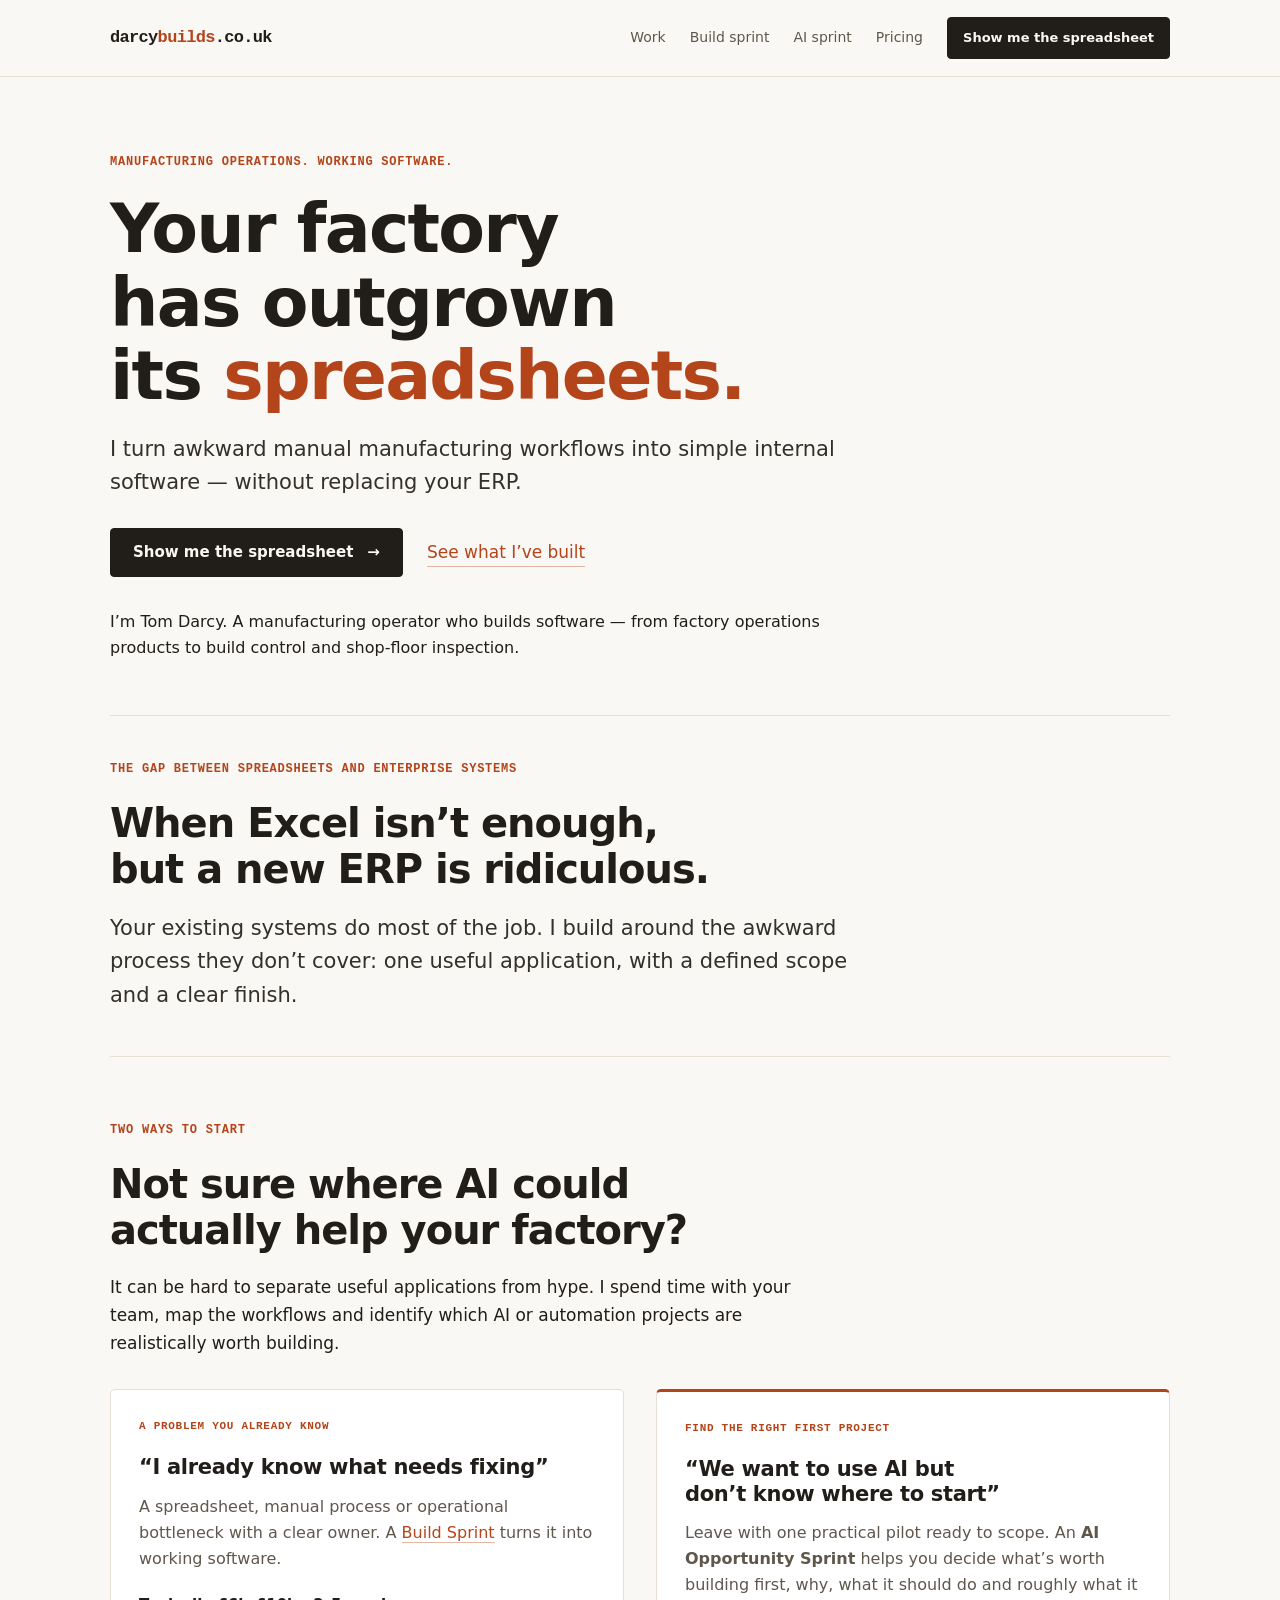
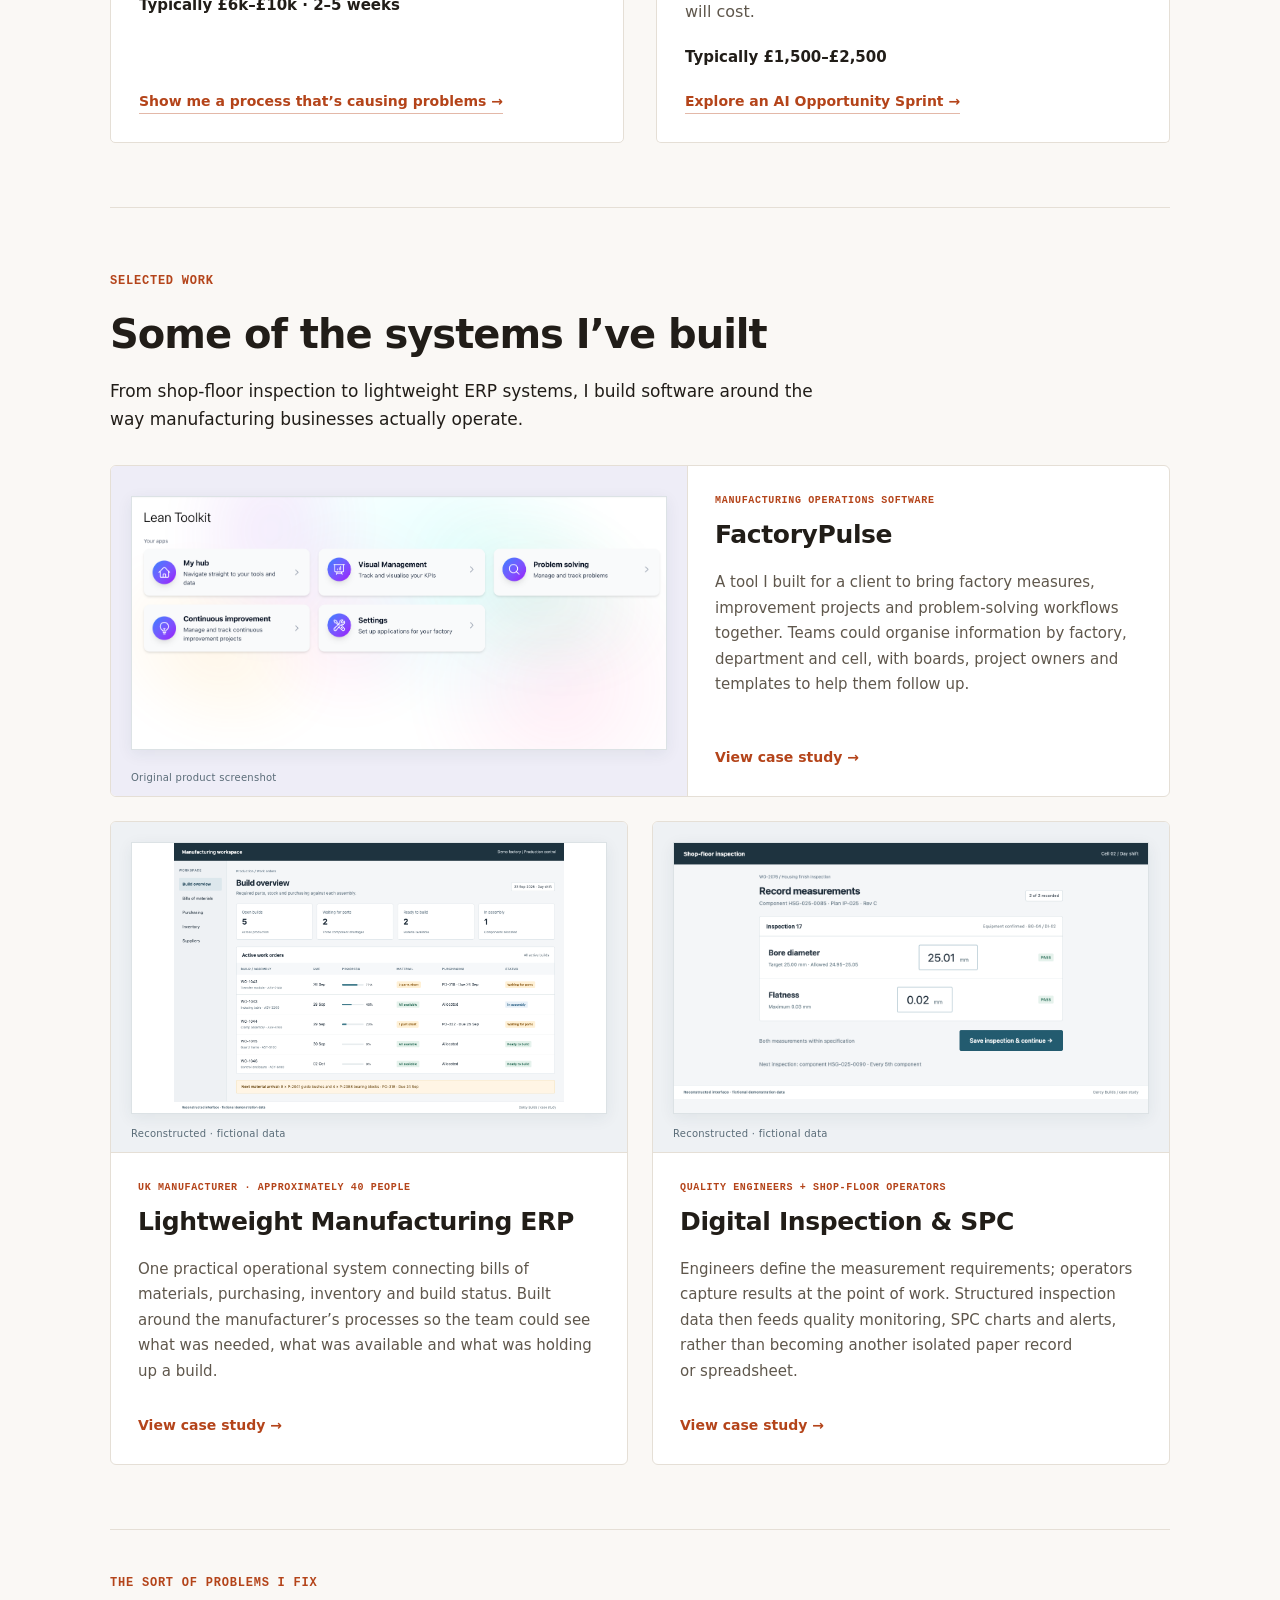
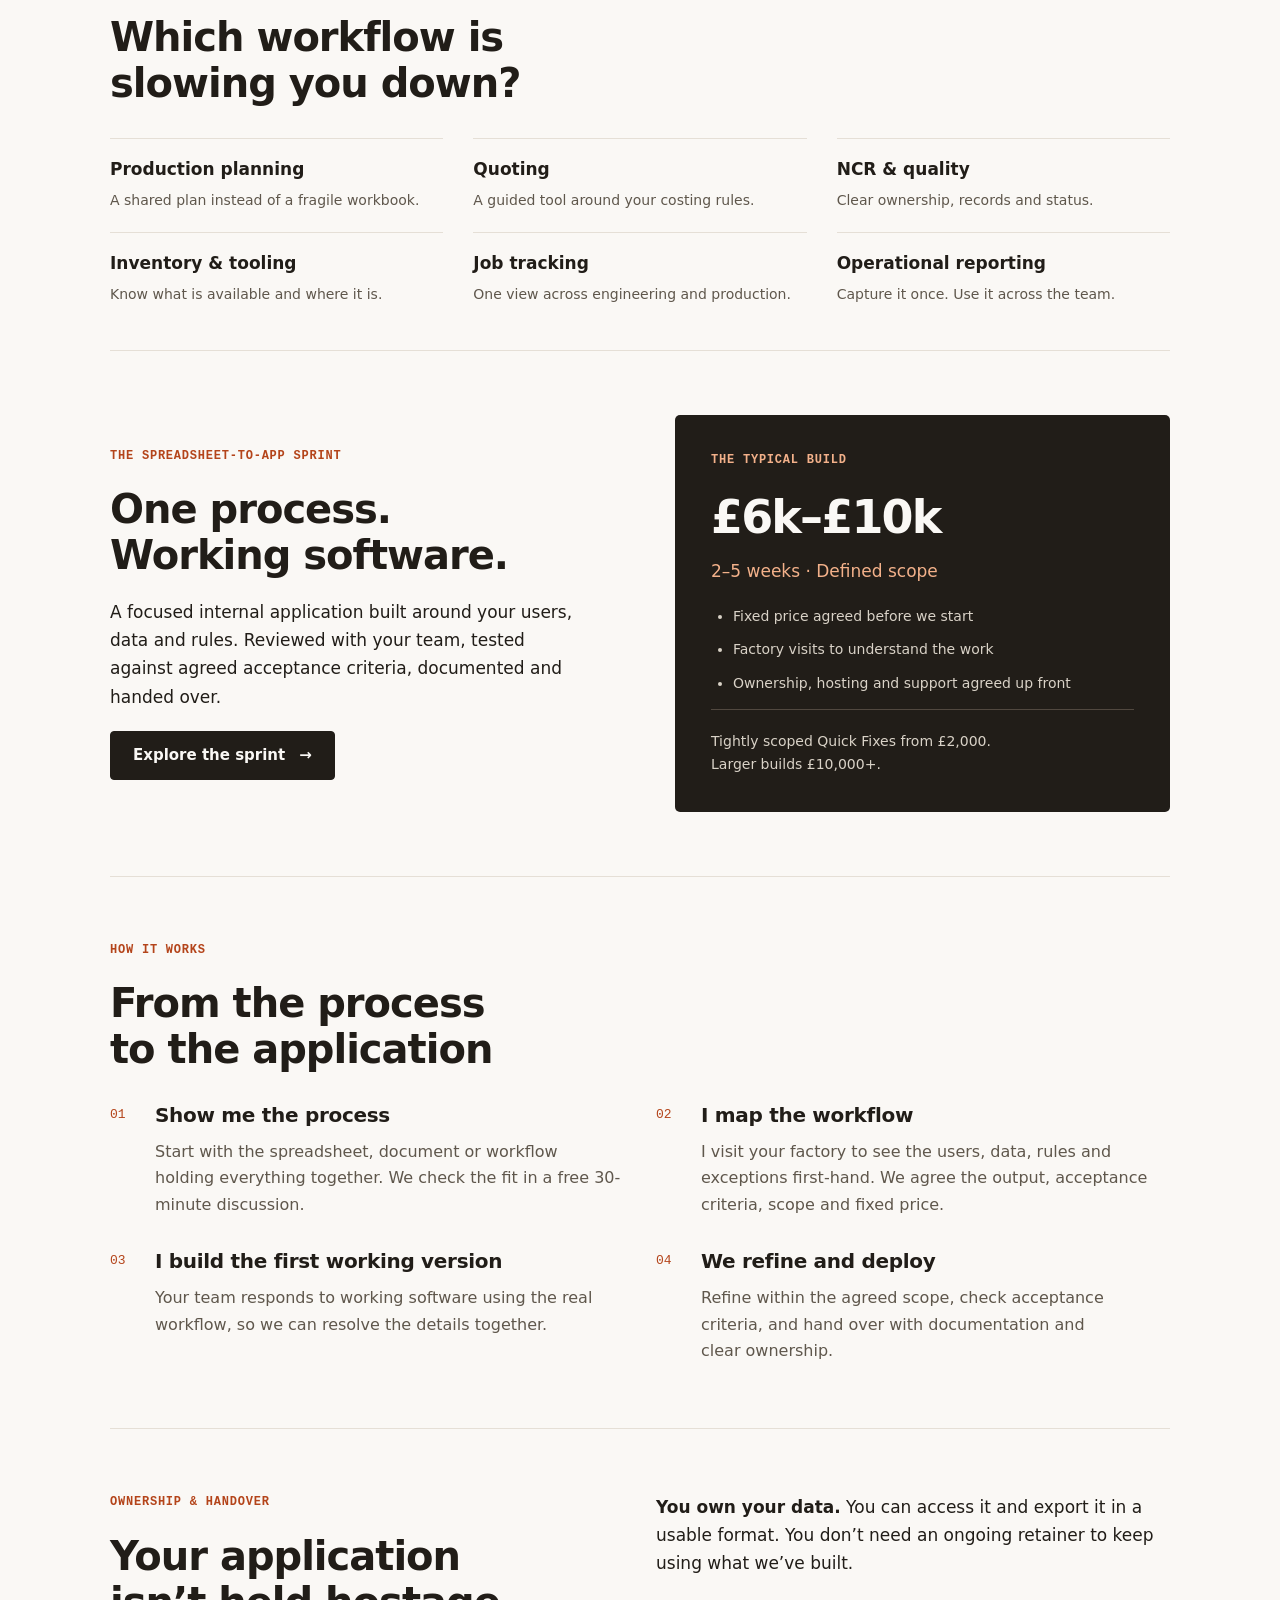
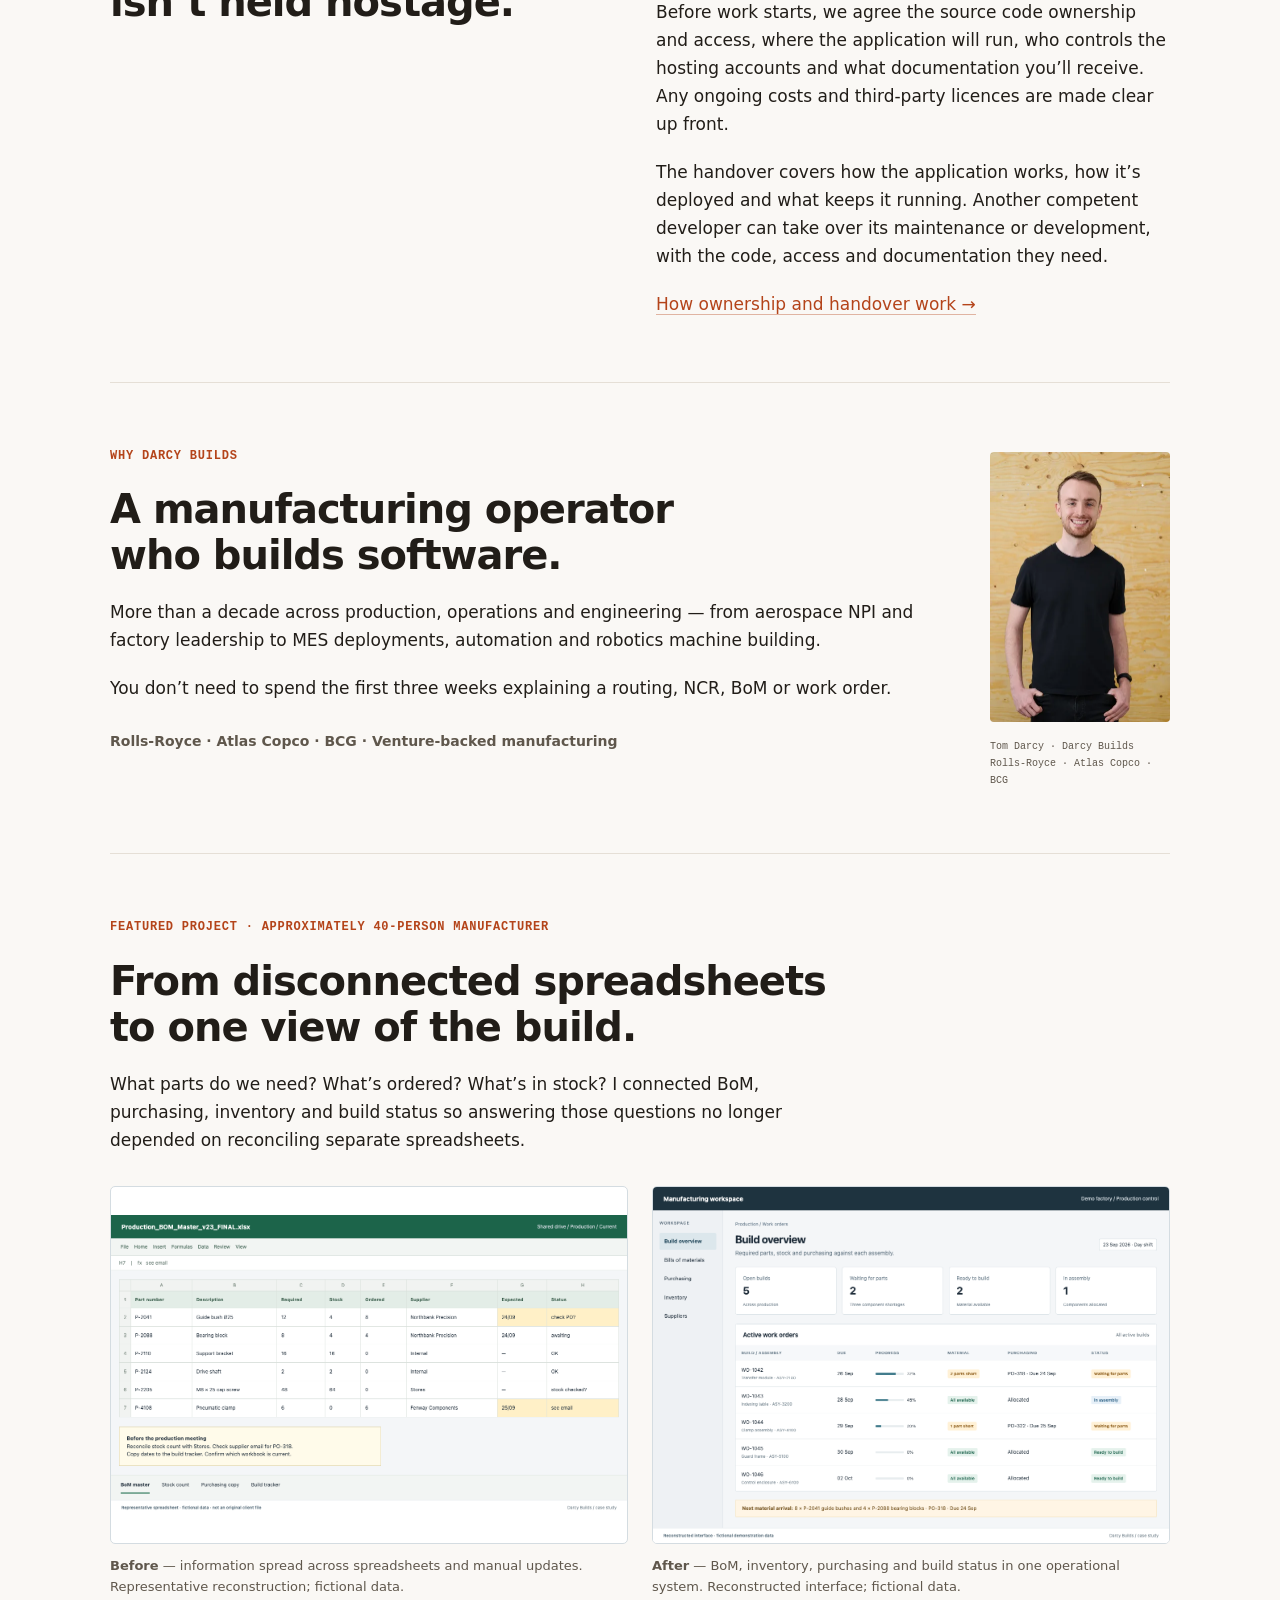
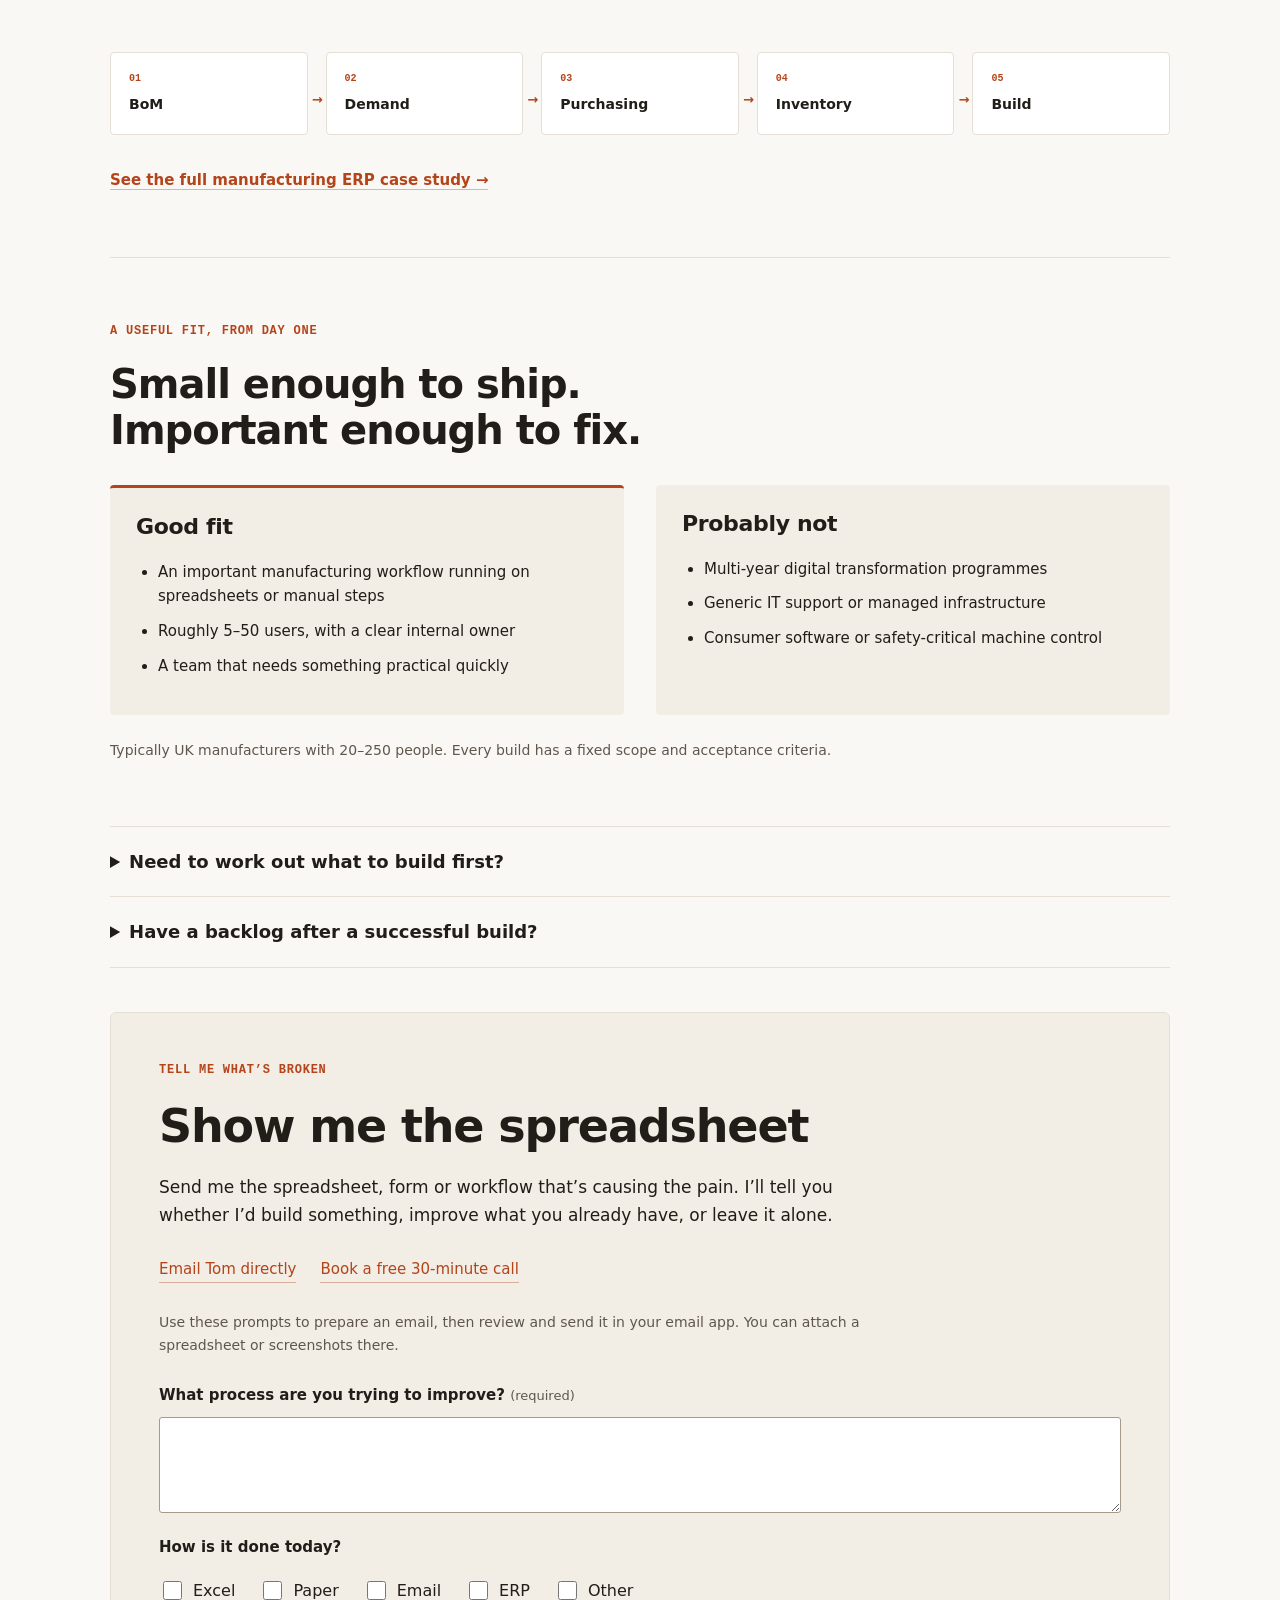
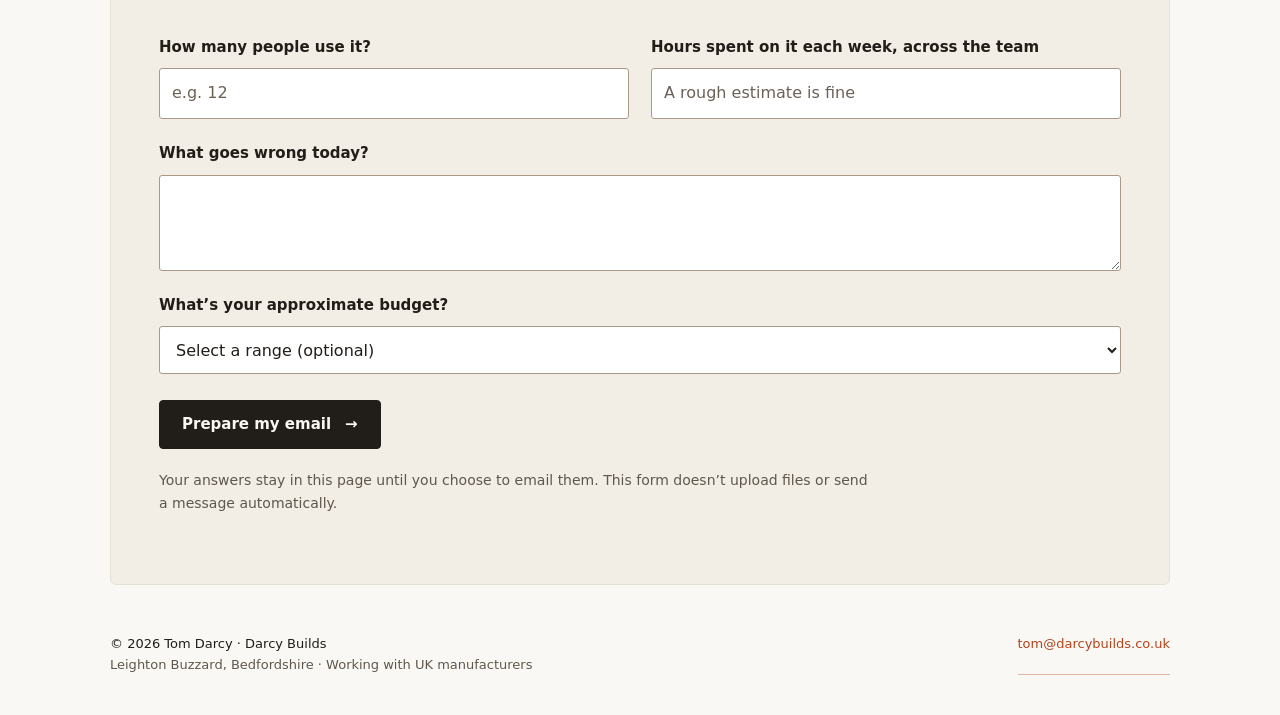
==== commit 2de4adb8: "Lead AI sprint with a practical pilot and build budget" ====
--- a/index.html
+++ b/index.html
@@ -315,9 +315,10 @@
             <p class="eyebrow">Find the right first project</p>
             <h3>“We want to use AI but don’t know where to start”</h3>
             <p>
-              An <strong>AI Opportunity Sprint</strong> identifies practical
-              ways to remove repetitive work, reduce manual handling or make
-              operational knowledge easier to access.
+              Leave with one practical pilot ready to scope. An
+              <strong>AI Opportunity Sprint</strong> helps you decide what’s
+              worth building first, why, what it should do and roughly what it
+              will cost.
             </p>
             <p class="route-price">Typically £1,500–£2,500</p>
             <a href="/ai-opportunity-sprint/"
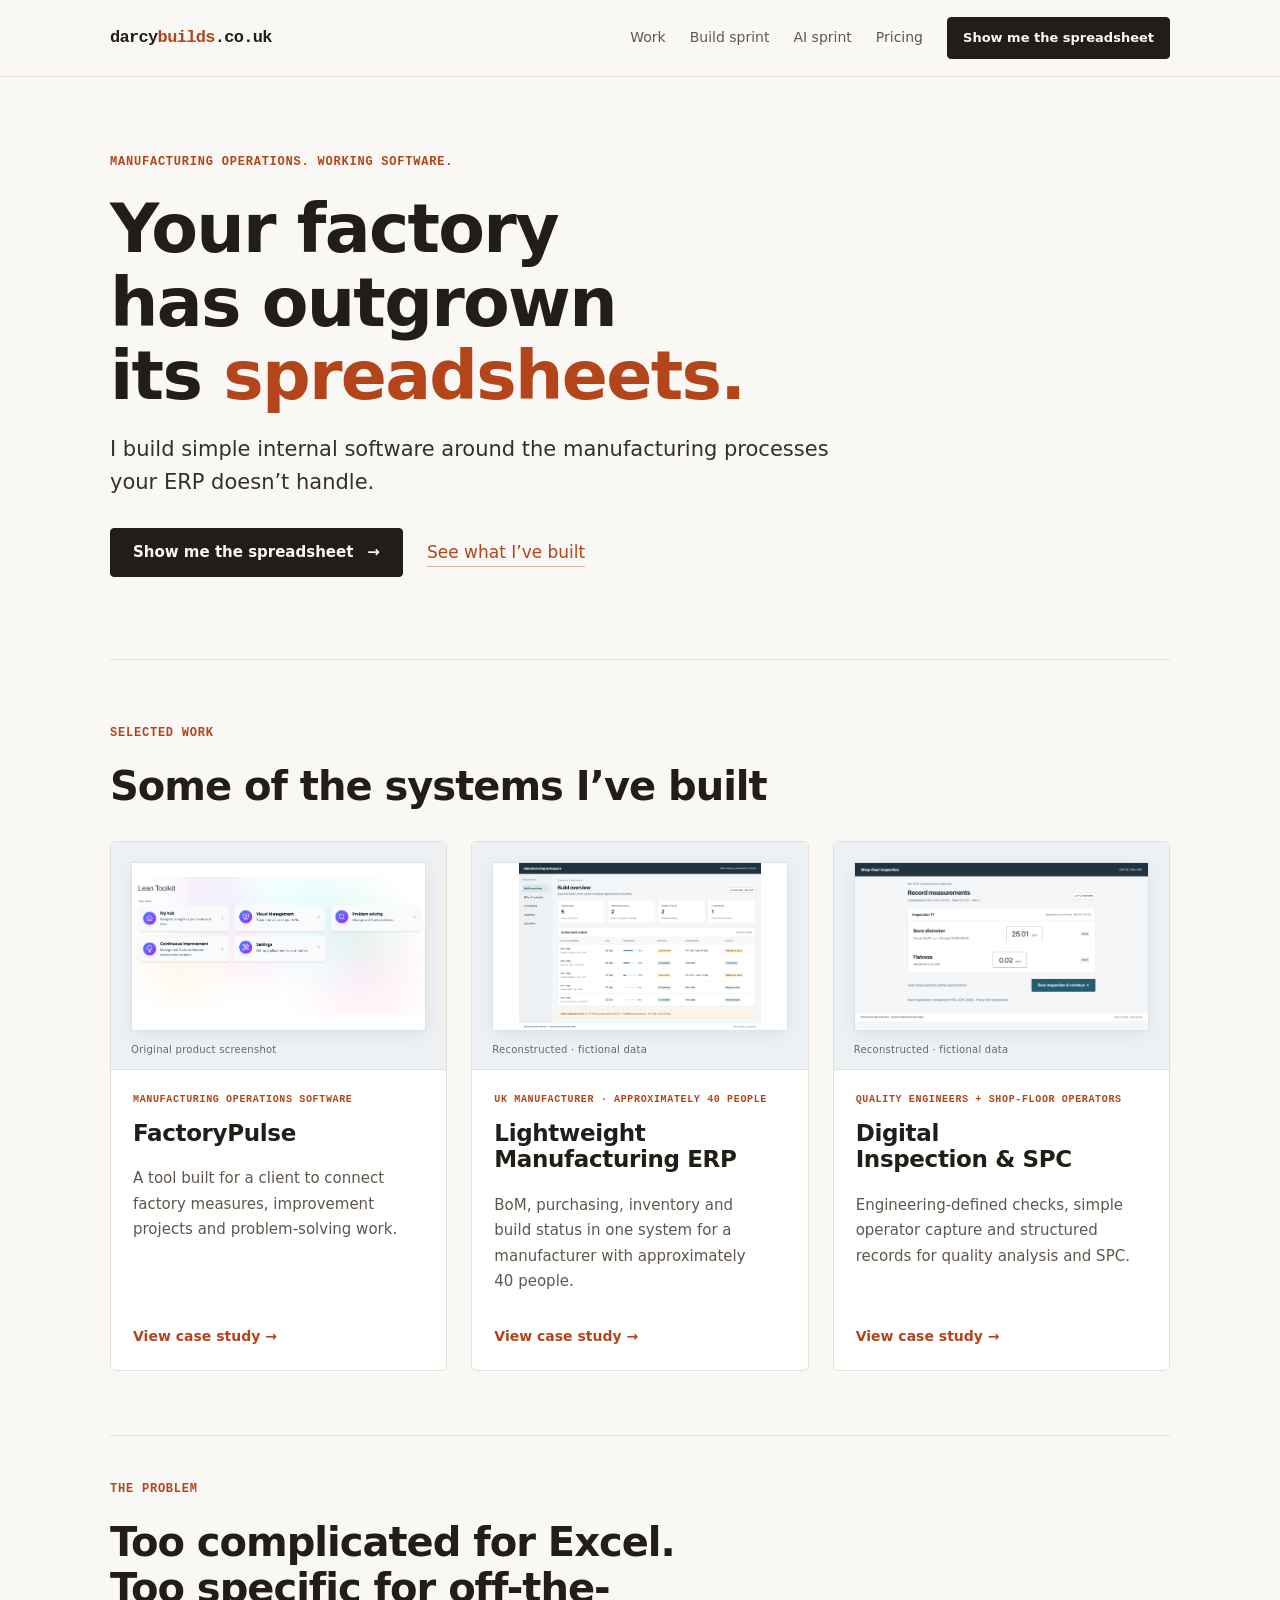
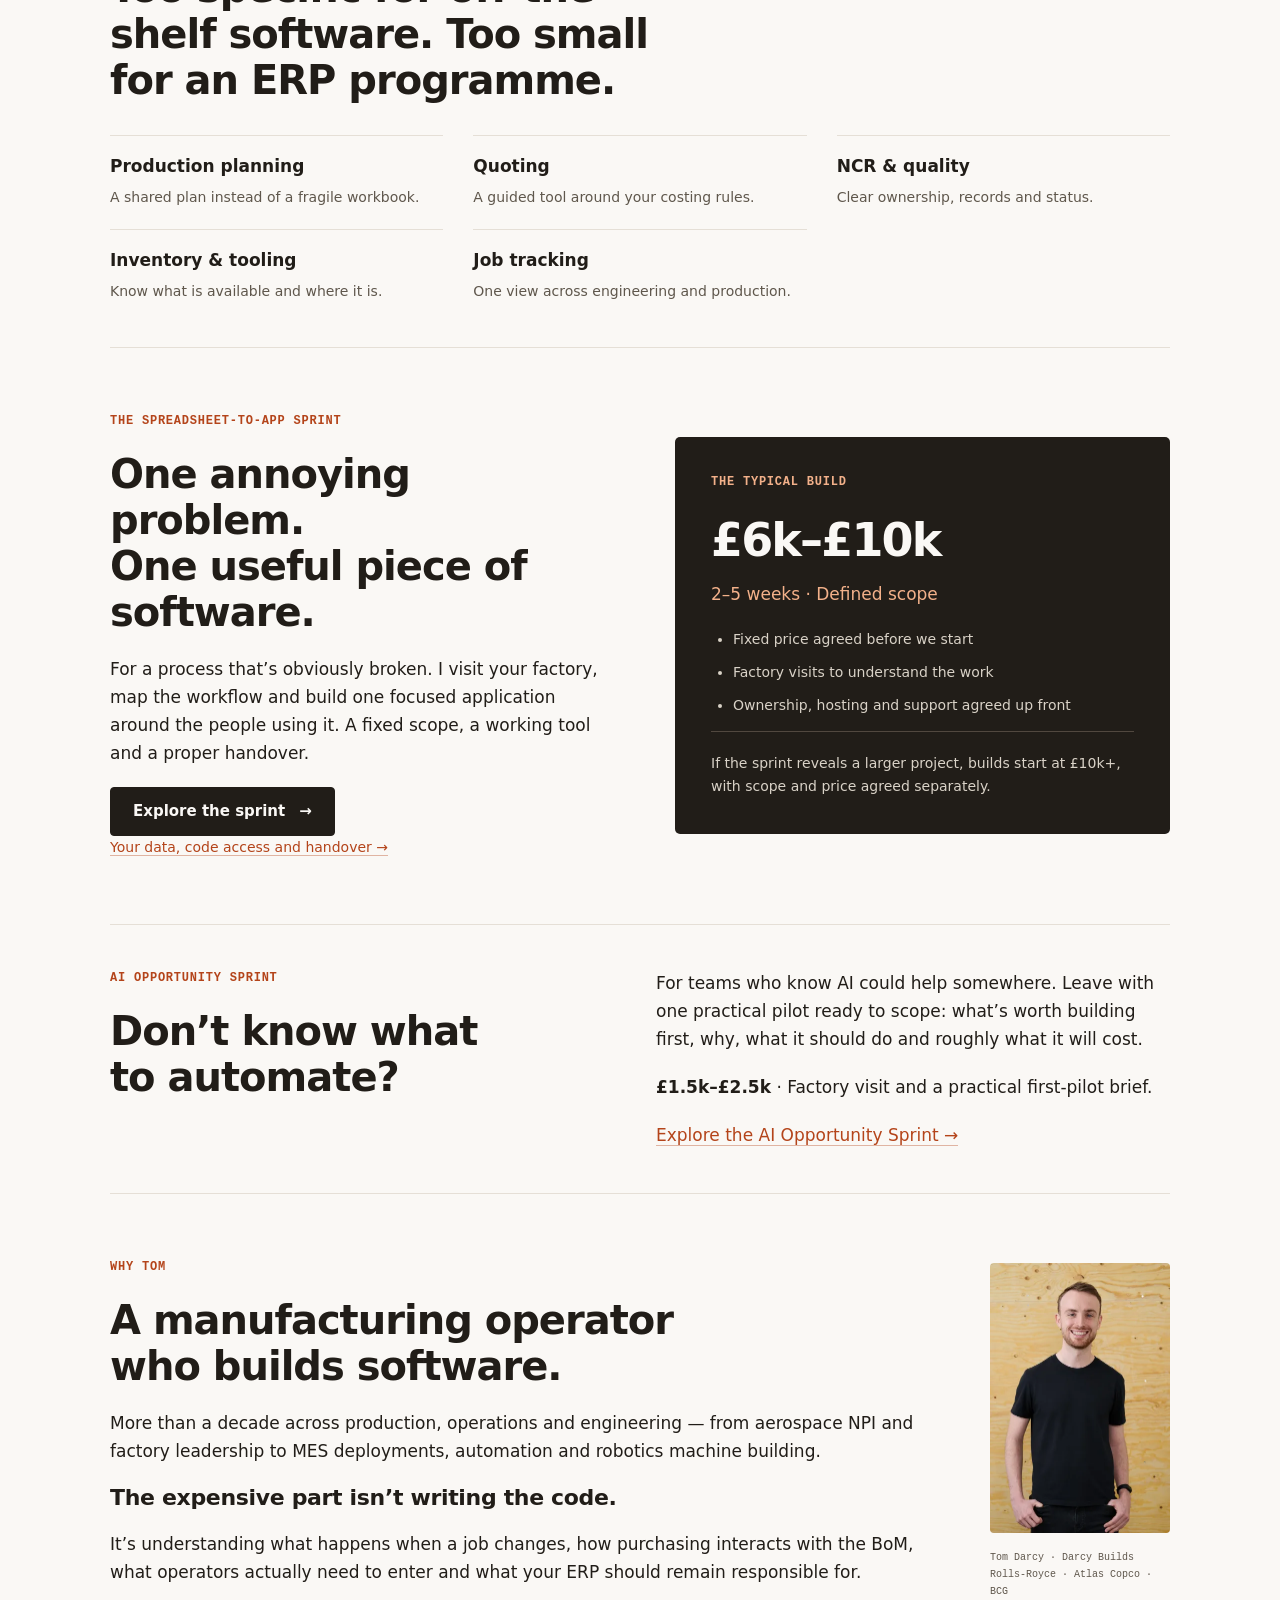
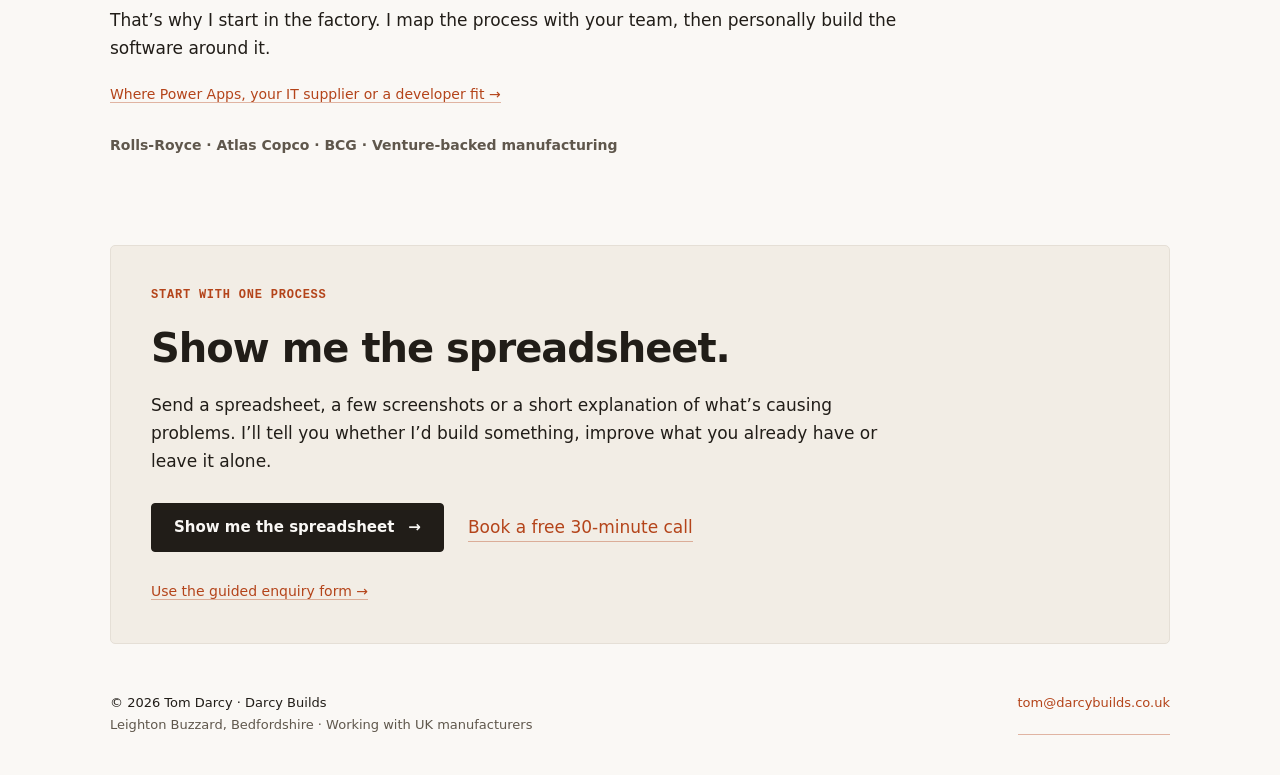
==== commit 47d6519c: "Simplify homepage and focus the manufacturing offer" ====
--- a/index.html
+++ b/index.html
@@ -150,22 +150,14 @@
               "itemListElement": [
                 {
                   "@type": "Offer",
-                  "name": "Quick Fix",
-                  "priceSpecification": {
-                    "@type": "PriceSpecification",
-                    "priceCurrency": "GBP",
-                    "minPrice": 2000
-                  }
-                },
-                {
-                  "@type": "Offer",
-                  "name": "Build Sprint",
+                  "name": "Spreadsheet-to-App Sprint",
                   "priceSpecification": {
                     "@type": "PriceSpecification",
                     "priceCurrency": "GBP",
                     "minPrice": 6000,
                     "maxPrice": 10000
-                  }
+                  },
+                  "url": "https://darcybuilds.co.uk/spreadsheet-to-app/"
                 },
                 {
                   "@type": "Offer",
@@ -174,16 +166,6 @@
                     "@type": "PriceSpecification",
                     "priceCurrency": "GBP",
                     "minPrice": 10000
-                  }
-                },
-                {
-                  "@type": "Offer",
-                  "name": "Factory Workflow Audit",
-                  "priceSpecification": {
-                    "@type": "PriceSpecification",
-                    "priceCurrency": "GBP",
-                    "minPrice": 2500,
-                    "maxPrice": 2500
                   }
                 },
                 {
@@ -235,7 +217,6 @@
     </script>
 
     <link rel="stylesheet" href="/styles.css" />
-    <script src="/enquiry.js" defer></script>
   </head>
   <body>
     <a class="skip-link" href="#main">Skip to content</a>
@@ -259,86 +240,23 @@
           <p class="eyebrow">Manufacturing operations. Working software.</p>
           <h1>Your factory has outgrown its <em>spreadsheets.</em></h1>
           <p class="lead">
-            I turn awkward manual manufacturing workflows into simple internal
-            software — without replacing your ERP.
+            I build simple internal software around the manufacturing processes
+            your ERP doesn’t handle.
           </p>
           <div class="actions">
             <a class="button" href="#contact"
               >Show me the spreadsheet <span aria-hidden="true">→</span></a
             ><a href="#work">See what I’ve built</a>
           </div>
-          <p class="hero-proof">
-            I’m Tom Darcy. A manufacturing operator who builds software — from
-            factory operations products to build control and shop-floor
-            inspection.
-          </p>
-        </div>
-      </section>
-      <section class="section recognition compact-section">
-        <p class="eyebrow">
-          The gap between spreadsheets and enterprise systems
-        </p>
-        <h2>When Excel isn’t enough,<br />but a new ERP is ridiculous.</h2>
-        <p class="lead">
-          Your existing systems do most of the job. I build around the awkward
-          process they don’t cover: one useful application, with a defined scope
-          and a clear finish.
-        </p>
-      </section>
-      <section id="starting-points" class="section">
-        <div class="section-heading">
-          <p class="eyebrow">Two ways to start</p>
-          <h2>Not sure where AI could actually help your factory?</h2>
-          <p>
-            It can be hard to separate useful applications from hype. I spend
-            time with your team, map the workflows and identify which AI or
-            automation projects are realistically worth building.
-          </p>
-        </div>
-        <div class="two-col starting-points">
-          <article class="card">
-            <p class="eyebrow">A problem you already know</p>
-            <h3>“I already know what needs fixing”</h3>
-            <p>
-              A spreadsheet, manual process or operational bottleneck with a
-              clear owner. A
-              <a href="/spreadsheet-to-app/">Build Sprint</a> turns it into
-              working software.
-            </p>
-            <p class="route-price">Typically £6k–£10k · 2–5 weeks</p>
-            <a href="/#contact"
-              >Show me a process that’s causing problems
-              <span aria-hidden="true">→</span></a
-            >
-          </article>
-          <article class="card">
-            <p class="eyebrow">Find the right first project</p>
-            <h3>“We want to use AI but don’t know where to start”</h3>
-            <p>
-              Leave with one practical pilot ready to scope. An
-              <strong>AI Opportunity Sprint</strong> helps you decide what’s
-              worth building first, why, what it should do and roughly what it
-              will cost.
-            </p>
-            <p class="route-price">Typically £1,500–£2,500</p>
-            <a href="/ai-opportunity-sprint/"
-              >Explore an AI Opportunity Sprint
-              <span aria-hidden="true">→</span></a
-            >
-          </article>
         </div>
       </section>
       <section id="work" class="section">
         <div class="section-heading">
           <p class="eyebrow">Selected work</p>
           <h2>Some of the systems I’ve built</h2>
-          <p>
-            From shop-floor inspection to lightweight ERP systems, I build
-            software around the way manufacturing businesses actually operate.
-          </p>
-        </div>
-        <div class="work-grid">
-          <article class="work-card featured-work">
+        </div>
+        <div class="work-grid proof-cards">
+          <article class="work-card">
             <a href="/case-studies/factorypulse/"
               ><div class="work-image">
                 <img
@@ -346,7 +264,7 @@
                   alt="FactoryPulse product home with visual management, problem solving and continuous improvement tools"
                   width="2910"
                   height="1372"
-                  loading="lazy"
+                  loading="eager"
                   decoding="async"
                 /><span class="evidence-label"
                   >Original product screenshot</span
@@ -356,11 +274,8 @@
                 <p class="eyebrow">Manufacturing operations software</p>
                 <h3>FactoryPulse</h3>
                 <p>
-                  A tool I built for a client to bring factory measures,
-                  improvement projects and problem-solving workflows together.
-                  Teams could organise information by factory, department and
-                  cell, with boards, project owners and templates to help them
-                  follow up.
+                  A tool built for a client to connect factory measures,
+                  improvement projects and problem-solving work.
                 </p>
                 <span class="work-link"
                   >View case study <span aria-hidden="true">→</span></span
@@ -376,7 +291,7 @@
                   alt="Reconstructed build overview showing work orders, material shortages and purchase orders"
                   width="1280"
                   height="885"
-                  loading="lazy"
+                  loading="eager"
                   decoding="async"
                 /><span class="evidence-label"
                   >Reconstructed · fictional data</span
@@ -386,11 +301,8 @@
                 <p class="eyebrow">UK manufacturer · approximately 40 people</p>
                 <h3>Lightweight Manufacturing ERP</h3>
                 <p>
-                  One practical operational system connecting bills of
-                  materials, purchasing, inventory and build status. Built
-                  around the manufacturer’s processes so the team could see what
-                  was needed, what was available and what was holding up a
-                  build.
+                  BoM, purchasing, inventory and build status in one system for
+                  a manufacturer with approximately 40 people.
                 </p>
                 <span class="work-link"
                   >View case study <span aria-hidden="true">→</span></span
@@ -406,7 +318,7 @@
                   alt="Reconstructed operator screen with bore diameter and flatness measurements"
                   width="1280"
                   height="730"
-                  loading="lazy"
+                  loading="eager"
                   decoding="async"
                 /><span class="evidence-label"
                   >Reconstructed · fictional data</span
@@ -416,11 +328,8 @@
                 <p class="eyebrow">Quality engineers + shop-floor operators</p>
                 <h3>Digital Inspection & SPC</h3>
                 <p>
-                  Engineers define the measurement requirements; operators
-                  capture results at the point of work. Structured inspection
-                  data then feeds quality monitoring, SPC charts and alerts,
-                  rather than becoming another isolated paper record or
-                  spreadsheet.
+                  Engineering-defined checks, simple operator capture and
+                  structured records for quality analysis and SPC.
                 </p>
                 <span class="work-link"
                   >View case study <span aria-hidden="true">→</span></span
@@ -432,8 +341,11 @@
       </section>
       <section id="what" class="section compact-section">
         <div class="section-heading">
-          <p class="eyebrow">The sort of problems I fix</p>
-          <h2>Which workflow is slowing you down?</h2>
+          <p class="eyebrow">The problem</p>
+          <h2>
+            Too complicated for Excel. Too specific for off-the-shelf software.
+            Too small for an ERP programme.
+          </h2>
         </div>
         <ul class="problem-list">
           <li>
@@ -456,24 +368,25 @@
             <strong>Job tracking</strong
             ><span>One view across engineering and production.</span>
           </li>
-          <li>
-            <strong>Operational reporting</strong
-            ><span>Capture it once. Use it across the team.</span>
-          </li>
         </ul>
       </section>
       <section id="services" class="section sprint-feature">
         <div>
           <p class="eyebrow">The Spreadsheet-to-App Sprint</p>
-          <h2>One process.<br />Working software.</h2>
+          <h2>One annoying problem.<br />One useful piece of software.</h2>
           <p>
-            A focused internal application built around your users, data and
-            rules. Reviewed with your team, tested against agreed acceptance
-            criteria, documented and handed over.
+            For a process that’s obviously broken. I visit your factory, map the
+            workflow and build one focused application around the people using
+            it. A fixed scope, a working tool and a proper handover.
           </p>
           <a class="button" href="/spreadsheet-to-app/"
             >Explore the sprint <span aria-hidden="true">→</span></a
           >
+          <p class="small-text">
+            <a href="/spreadsheet-to-app/#ownership"
+              >Your data, code access and handover →</a
+            >
+          </p>
         </div>
         <div class="sprint-price">
           <p class="eyebrow">The typical build</p>
@@ -485,89 +398,55 @@
             <li>Ownership, hosting and support agreed up front</li>
           </ul>
           <p class="small-text">
-            Tightly scoped Quick Fixes from £2,000.<br />Larger builds £10,000+.
-          </p>
-        </div>
-      </section>
-      <section id="process" class="section">
-        <div class="section-heading">
-          <p class="eyebrow">How it works</p>
-          <h2>From the process to the application</h2>
-        </div>
-        <ol class="steps">
-          <li>
-            <h3>Show me the process</h3>
-            <p>
-              Start with the spreadsheet, document or workflow holding
-              everything together. We check the fit in a free 30-minute
-              discussion.
-            </p>
-          </li>
-          <li>
-            <h3>I map the workflow</h3>
-            <p>
-              I visit your factory to see the users, data, rules and exceptions
-              first-hand. We agree the output, acceptance criteria, scope and
-              fixed price.
-            </p>
-          </li>
-          <li>
-            <h3>I build the first working version</h3>
-            <p>
-              Your team responds to working software using the real workflow, so
-              we can resolve the details together.
-            </p>
-          </li>
-          <li>
-            <h3>We refine and deploy</h3>
-            <p>
-              Refine within the agreed scope, check acceptance criteria, and
-              hand over with documentation and clear ownership.
-            </p>
-          </li>
-        </ol>
-      </section>
-      <section id="ownership" class="section two-col">
+            If the sprint reveals a larger project, builds start at £10k+, with
+            scope and price agreed separately.
+          </p>
+        </div>
+      </section>
+      <section id="starting-points" class="section two-col compact-section">
         <div>
-          <p class="eyebrow">Ownership &amp; handover</p>
-          <h2>Your application isn’t held hostage.</h2>
+          <p class="eyebrow">AI Opportunity Sprint</p>
+          <h2>Don’t know what to automate?</h2>
         </div>
         <div>
           <p>
-            <strong>You own your data.</strong> You can access it and export it
-            in a usable format. You don’t need an ongoing retainer to keep using
-            what we’ve built.
+            For teams who know AI could help somewhere. Leave with one practical
+            pilot ready to scope: what’s worth building first, why, what it
+            should do and roughly what it will cost.
           </p>
           <p>
-            Before work starts, we agree the source code ownership and access,
-            where the application will run, who controls the hosting accounts
-            and what documentation you’ll receive. Any ongoing costs and
-            third-party licences are made clear up front.
-          </p>
-          <p>
-            The handover covers how the application works, how it’s deployed and
-            what keeps it running. Another competent developer can take over its
-            maintenance or development, with the code, access and documentation
-            they need.
-          </p>
-          <a href="/spreadsheet-to-app/#ownership"
-            >How ownership and handover work
+            <strong>£1.5k–£2.5k</strong> · Factory visit and a practical
+            first-pilot brief.
+          </p>
+          <a href="/ai-opportunity-sprint/"
+            >Explore the AI Opportunity Sprint
             <span aria-hidden="true">→</span></a
           >
         </div>
       </section>
       <section id="about" class="section about-builder">
         <div>
-          <p class="eyebrow">Why Darcy Builds</p>
+          <p class="eyebrow">Why Tom</p>
           <h2>A manufacturing operator<br />who builds software.</h2>
           <p>
             More than a decade across production, operations and engineering —
             from aerospace NPI and factory leadership to MES deployments,
             automation and robotics machine building.
           </p>
+          <h3>The expensive part isn’t writing the code.</h3>
           <p>
-            You don’t need to spend the first three weeks explaining a routing,
-            NCR, BoM or work order.
+            It’s understanding what happens when a job changes, how purchasing
+            interacts with the BoM, what operators actually need to enter and
+            what your ERP should remain responsible for.
+          </p>
+          <p>
+            That’s why I start in the factory. I map the process with your team,
+            then personally build the software around it.
+          </p>
+          <p class="small-text">
+            <a href="/spreadsheet-to-app/#approach"
+              >Where Power Apps, your IT supplier or a developer fit →</a
+            >
           </p>
           <p class="experience-line">
             Rolls-Royce · Atlas Copco · BCG · Venture-backed manufacturing
@@ -591,266 +470,28 @@
           </figcaption>
         </figure>
       </section>
-      <section id="notes" class="section">
-        <div class="section-heading">
-          <p class="eyebrow">
-            Featured project · approximately 40-person manufacturer
-          </p>
-          <h2>From disconnected spreadsheets<br />to one view of the build.</h2>
-          <p>
-            What parts do we need? What’s ordered? What’s in stock? I connected
-            BoM, purchasing, inventory and build status so answering those
-            questions no longer depended on reconciling separate spreadsheets.
-          </p>
-        </div>
-        <div class="before-after">
-          <figure class="evidence">
-            <a
-              class="image-link"
-              href="/assets/case-studies/erp-before.png"
-              aria-label="Open full-size image: Representative manufacturing spreadsheet with part demand, stock, orders and manual status notes"
-              ><img
-                src="/assets/case-studies/erp-before.png"
-                alt="Representative manufacturing spreadsheet with part demand, stock, orders and manual status notes"
-                width="1280"
-                height="745"
-                loading="lazy"
-                decoding="async"
-            /></a>
-            <figcaption>
-              <strong>Before</strong> — information spread across spreadsheets
-              and manual updates. Representative reconstruction; fictional data.
-            </figcaption>
-          </figure>
-          <figure class="evidence">
-            <a
-              class="image-link"
-              href="/assets/case-studies/erp-overview.png"
-              aria-label="Open full-size image: Reconstructed production overview linking assemblies, material availability and build status"
-              ><img
-                src="/assets/case-studies/erp-overview.png"
-                alt="Reconstructed production overview linking assemblies, material availability and build status"
-                width="1280"
-                height="885"
-                loading="lazy"
-                decoding="async"
-            /></a>
-            <figcaption>
-              <strong>After</strong> — BoM, inventory, purchasing and build
-              status in one operational system. Reconstructed interface;
-              fictional data.
-            </figcaption>
-          </figure>
-        </div>
-        <ol class="workflow" aria-label="Manufacturing workflow">
-          <li><span>01</span>BoM</li>
-          <li><span>02</span>Demand</li>
-          <li><span>03</span>Purchasing</li>
-          <li><span>04</span>Inventory</li>
-          <li><span>05</span>Build</li>
-        </ol>
-        <a class="text-cta" href="/case-studies/manufacturing-erp/"
-          >See the full manufacturing ERP case study
-          <span aria-hidden="true">→</span></a
-        >
-      </section>
-      <section class="section">
-        <div class="section-heading">
-          <p class="eyebrow">A useful fit, from day one</p>
-          <h2>Small enough to ship.<br />Important enough to fix.</h2>
-        </div>
-        <div class="two-col fit-panels">
-          <div>
-            <h3>Good fit</h3>
-            <ul>
-              <li>
-                An important manufacturing workflow running on spreadsheets or
-                manual steps
-              </li>
-              <li>Roughly 5–50 users, with a clear internal owner</li>
-
-              <li>A team that needs something practical quickly</li>
-            </ul>
-          </div>
-          <div>
-            <h3>Probably not</h3>
-            <ul>
-              <li>Multi-year digital transformation programmes</li>
-              <li>Generic IT support or managed infrastructure</li>
-              <li>Consumer software or safety-critical machine control</li>
-            </ul>
-          </div>
-        </div>
-        <p class="small-text muted">
-          Typically UK manufacturers with 20–250 people. Every build has a fixed
-          scope and acceptance criteria.
+      <section id="contact" class="section case-contact">
+        <p class="eyebrow">Start with one process</p>
+        <h2>Show me the spreadsheet.</h2>
+        <p>
+          Send a spreadsheet, a few screenshots or a short explanation of what’s
+          causing problems. I’ll tell you whether I’d build something, improve
+          what you already have or leave it alone.
         </p>
-      </section>
-      <div class="secondary-offers">
-        <details id="audit">
-          <summary>Need to work out what to build first?</summary>
-          <p>
-            <strong>Factory Workflow Audit — £2,500.</strong> A day with your
-            team, a current-process map, problems and waste, rough annual costs,
-            outline solutions, implementation estimates and priorities. A
-            prototype or mock-up where appropriate.
-          </p>
-          <p>
-            If we proceed with a £10k+ build within 60 days, I’ll credit £1,000
-            of the audit fee against the project.
-          </p>
-        </details>
-        <details>
-          <summary>Have a backlog after a successful build?</summary>
-          <p>
-            <strong>Manufacturing Software Partner.</strong> Reserved
-            improvement capacity: £1,000/month for 3 reserved days, or
-            £2,000/month for 7 reserved days. Minimum three months.
-          </p>
-        </details>
-      </div>
-      <section id="contact" class="section contact">
-        <div class="section-heading">
-          <p class="eyebrow">Tell me what’s broken</p>
-          <h2>Show me the spreadsheet</h2>
-          <p>
-            Send me the spreadsheet, form or workflow that’s causing the pain.
-            I’ll tell you whether I’d build something, improve what you already
-            have, or leave it alone.
-          </p>
-        </div>
         <div class="actions">
           <a
+            class="button"
             href="mailto:tom@darcybuilds.co.uk?subject=Show%20me%20the%20spreadsheet"
-            >Email Tom directly</a
+            >Show me the spreadsheet <span aria-hidden="true">→</span></a
           ><a href="https://calendly.com/tom-darcybuilds/30min"
             >Book a free 30-minute call</a
           >
         </div>
-        <form id="enquiry-form">
-          <p class="form-note" id="form-help">
-            Use these prompts to prepare an email, then review and send it in
-            your email app. You can attach a spreadsheet or screenshots there.
-          </p>
-          <div class="form-grid">
-            <div class="field full">
-              <label for="workflow"
-                >What process are you trying to improve?
-                <span>(required)</span></label
-              ><textarea
-                id="workflow"
-                name="workflow"
-                rows="3"
-                maxlength="1500"
-                required
-                aria-describedby="form-help"
-              ></textarea>
-            </div>
-            <fieldset class="field full">
-              <legend>How is it done today?</legend>
-              <div class="checks">
-                <label
-                  ><input type="checkbox" name="current" value="Excel" />
-                  Excel</label
-                ><label
-                  ><input type="checkbox" name="current" value="Paper" />
-                  Paper</label
-                ><label
-                  ><input type="checkbox" name="current" value="Email" />
-                  Email</label
-                ><label
-                  ><input type="checkbox" name="current" value="ERP" />
-                  ERP</label
-                ><label
-                  ><input type="checkbox" name="current" value="Other" />
-                  Other</label
-                >
-              </div>
-            </fieldset>
-            <div class="field">
-              <label for="people">How many people use it?</label
-              ><input
-                id="people"
-                name="people"
-                type="number"
-                min="1"
-                step="1"
-                max="100000"
-                inputmode="numeric"
-                placeholder="e.g. 12"
-              />
-            </div>
-            <div class="field">
-              <label for="hours"
-                >Hours spent on it each week, across the team</label
-              ><input
-                id="hours"
-                name="hours"
-                type="number"
-                min="0"
-                step="0.5"
-                max="100000"
-                inputmode="decimal"
-                placeholder="A rough estimate is fine"
-              />
-            </div>
-            <div class="field full">
-              <label for="problems">What goes wrong today?</label
-              ><textarea
-                id="problems"
-                name="problems"
-                rows="3"
-                maxlength="1500"
-              ></textarea>
-            </div>
-            <div class="field full">
-              <label for="budget">What’s your approximate budget?</label
-              ><select id="budget" name="budget">
-                <option value="">Select a range (optional)</option>
-                <option>£2–5k</option>
-                <option>£5–10k</option>
-                <option>£10–20k</option>
-                <option>£20k+</option>
-                <option>Not sure yet</option>
-              </select>
-            </div>
-          </div>
-          <button class="button" type="submit" disabled>
-            Prepare my email <span aria-hidden="true">→</span>
-          </button>
-          <p class="form-note">
-            Your answers stay in this page until you choose to email them. This
-            form doesn’t upload files or send a message automatically.
-          </p>
-          <noscript
-            ><p>
-              Email
-              <a href="mailto:tom@darcybuilds.co.uk">tom@darcybuilds.co.uk</a>
-              with your answers above. Preparing an email here requires
-              JavaScript.
-            </p></noscript
+        <p class="small-text">
+          <a href="/spreadsheet-to-app/#contact"
+            >Use the guided enquiry form →</a
           >
-        </form>
-        <div id="email-preview" class="email-preview" hidden>
-          <h3>Your enquiry is ready to review</h3>
-          <label for="enquiry-text">Email draft</label
-          ><textarea id="enquiry-text" rows="12" readonly></textarea>
-          <div class="actions">
-            <a
-              id="email-link"
-              class="button"
-              href="mailto:tom@darcybuilds.co.uk"
-              >Open in my email app</a
-            ><button id="copy-enquiry" class="button secondary" type="button">
-              Copy enquiry
-            </button>
-          </div>
-          <p class="form-note">
-            If your email app doesn’t open, copy the draft and send it to
-            <a href="mailto:tom@darcybuilds.co.uk">tom@darcybuilds.co.uk</a>.
-          </p>
-        </div>
-        <p id="form-status" role="status" aria-live="polite"></p>
+        </p>
       </section>
       <footer class="site-footer">
         <div>
--- a/styles.css
+++ b/styles.css
@@ -269,9 +269,11 @@
   display: grid;
   gap: 16px;
 }
-.examples,
+.examples {
+  grid-template-columns: repeat(3, minmax(0, 1fr));
+}
 .prices {
-  grid-template-columns: repeat(3, minmax(0, 1fr));
+  grid-template-columns: repeat(2, minmax(0, 1fr));
 }
 .card {
   padding: 28px;
@@ -761,6 +763,15 @@
   grid-template-columns: repeat(2, minmax(0, 1fr));
   gap: 24px;
 }
+.proof-cards {
+  grid-template-columns: repeat(3, minmax(0, 1fr));
+}
+.proof-cards .work-copy {
+  padding: 22px;
+}
+.proof-cards .work-copy h3 {
+  font-size: 23px;
+}
 .work-card {
   background: #fff;
   border: 1px solid var(--line);
@@ -1378,3 +1389,20 @@
     padding: 24px;
   }
 }
+
+/* Keep the three proof cards readable on tablets as well as phones. */
+@media (min-width: 761px) and (max-width: 1000px) {
+  .proof-cards {
+    grid-template-columns: 1fr;
+  }
+  .proof-cards .work-card > a {
+    display: grid;
+    grid-template-columns: 1fr 1fr;
+  }
+  .proof-cards .work-image {
+    display: flex;
+    align-items: center;
+    border-bottom: 0;
+    border-right: 1px solid var(--line);
+  }
+}
